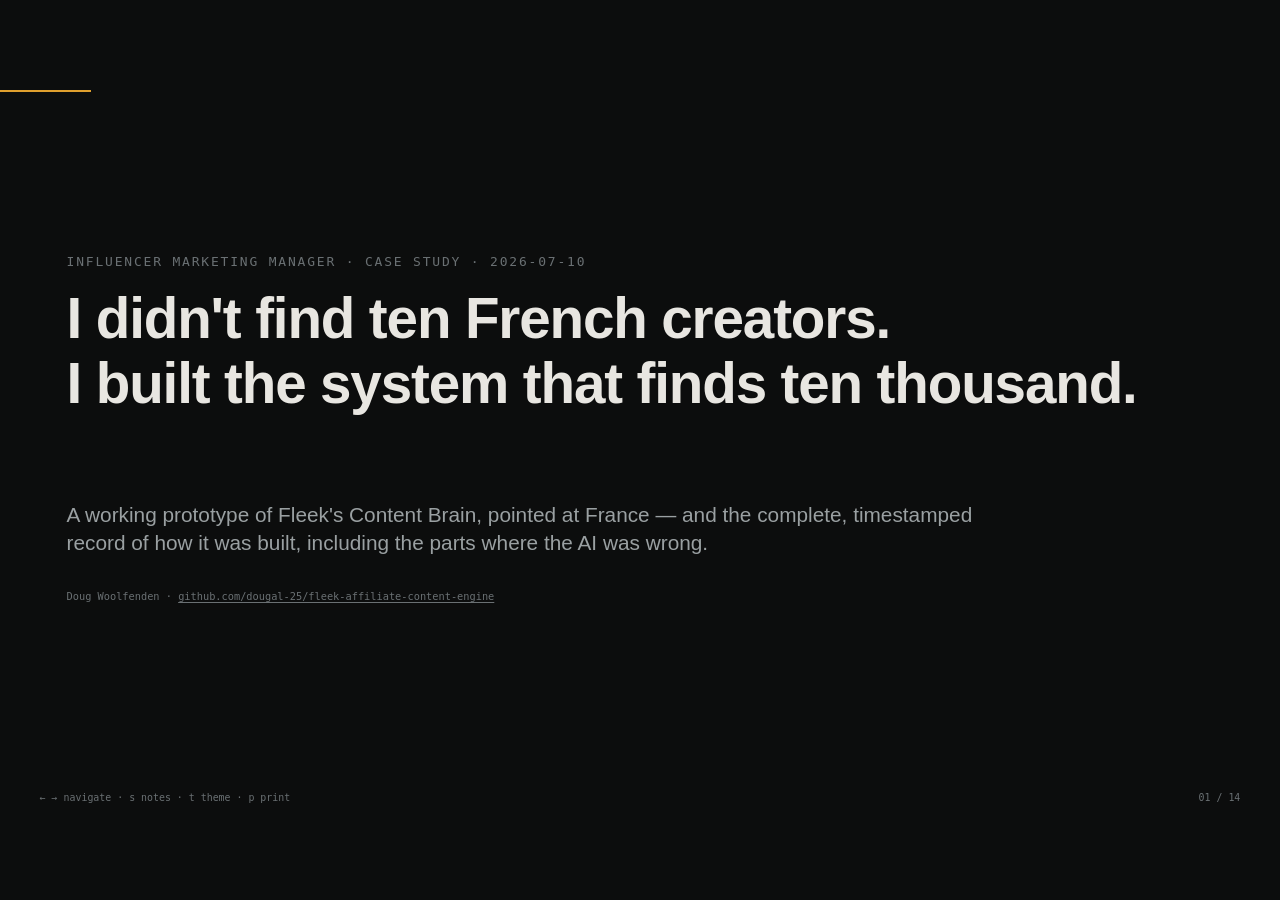
==== deliverables/deck/index.html @ 06d8c519 "deck: put the funnel disclaimer on the slide, not just in the notes Slide 8's drop-off numbers are i" ====
<!doctype html>
<html lang="en" data-theme="dark">
<head>
<meta charset="utf-8">
<meta name="viewport" content="width=device-width, initial-scale=1">
<title>Owning France — Fleek affiliate content engine</title>
<link rel="stylesheet" href="deck.css">
</head>
<body>
<main class="stage">
<div class="progress"></div>

<!-- 1 ─────────────────────────────────────────────────────────────────────── -->
<section class="slide" id="title">
  <p class="eyebrow">Influencer Marketing Manager · case study · 2026-07-10</p>
  <h1>I didn't find ten French creators.<br>I built the system that finds ten thousand.</h1>
  <p class="lede">A working prototype of Fleek's Content Brain, pointed at France — and the complete,
    timestamped record of how it was built, including the parts where the AI was wrong.</p>
  <p class="cites">Doug Woolfenden · <a href="https://github.com/dougal-25/fleek-affiliate-content-engine">github.com/dougal-25/fleek-affiliate-content-engine</a></p>
  <aside class="notes">Twenty minutes. Don't rush. The 40 minutes of questions afterwards is where this is
    really decided — leave them room. Open by naming the metric, not the tooling.</aside>
</section>

<!-- 2 ─────────────────────────────────────────────────────────────────────── -->
<section class="slide" id="the-number">
  <p class="eyebrow">What we're judged on</p>
  <h2>A signed partner who never posts is worth nothing.</h2>
  <div class="figure-row">
    <div>
      <span class="figure"># and %</span>
      <span class="label">of partners posting each month</span>
    </div>
    <div>
      <span class="figure">~20,000</span>
      <span class="label">total addressable FR/EU resellers</span>
    </div>
    <div>
      <span class="figure">81.7%</span>
      <span class="label">of TikTok Shop FR GMV is affiliate-driven</span>
    </div>
  </div>
  <p class="lede">France is structurally affiliate-first. The market is small enough to know personally, and
    the metric is activation — not reach, not follower count, not contracts signed.</p>
  <p class="cites">mission/mission.md · Fleek Wiki/research/TikTok Shop France.md</p>
  <aside class="notes">Say their number back to them before saying anything of your own. ~20,000 bounds every
    scale claim you'll make later — use it when they ask "does this go to 10,000 leads?" The honest answer is
    that the ceiling is the market, not the pipeline.</aside>
</section>

<!-- 3 ─────────────────────────────────────────────────────────────────────── -->
<section class="slide" id="how-i-worked">
  <p class="eyebrow">The brief: "Do not hide the AI. Show it to us."</p>
  <h2>So here it is — including where it was wrong.</h2>
  <div class="cols cols--wide">
    <div>
      <p>Nine Claude Code sessions over two days. <strong>59 prompts, 684 tool calls, 18 commits.</strong>
        Every one is on disk.</p>
      <p>The receipts in this deck are not reconstructed from memory. A script reads the raw transcripts,
        redacts the credentials and renders them verbatim, with the timestamp they were typed at.</p>
      <p class="lede">If I'd rewritten my own prompts afterwards, they'd read better. That would also make
        them worthless as evidence.</p>
    </div>
    <div class="terminal"><span class="prompt">python scripts/extract_receipts.py</span>
wrote deliverables/evidence/how-i-worked.md
wrote deliverables/evidence/phase-0-knowledge.md
wrote deliverables/evidence/discovery.md
wrote deliverables/evidence/outreach.md
wrote deliverables/evidence/budget.md
wrote deliverables/evidence/hero-overruled.md
wrote deliverables/evidence/index.md

<span class="prompt">python scripts/extract_receipts.py --verify</span>
verify: clean — 0 unredacted match(es) across 7 pages</div>
  </div>
  <div class="pushback">
    <span class="tag">Overruled</span>
    <blockquote>lets ditch canva and or gamma for now — we can leverage claude</blockquote>
    <p class="outcome"><span class="stamp">2026-07-09 16:32</span> — I had it build competing Canva and Gamma
      drafts, looked at both, and dropped them. You're reading the result. The decision record that said
      "Canva" is superseded, not backdated.</p>
  </div>
  <aside class="notes">This slide sets up the recurring strip. Point at it once, explicitly: "every section
    has one of these." Then don't explain it again.</aside>
</section>

<!-- 4 ─────────────────────────────────────────────────────────────────────── -->
<section class="slide" id="phase-0">
  <p class="eyebrow">Phase 0 — before finding a single creator</p>
  <h2>Teach the system what "good" looks like in French reselling.</h2>
  <div class="cols cols--wide">
    <div>
      <p>A research agent (Claude + Perplexity) built a cited knowledge base: platform landscape, reseller
        archetypes, community vocabulary, the formats that are working now.</p>
      <p>It feeds everything downstream — discovery keywords, scoring factors, personalisation variables,
        brief content. <em>The wiki teaches the engine; the scrapers feed it.</em></p>
      <p>Then the scrape validated the wiki's guesses against <strong>588 real posts</strong>. Four claims
        were corrected by contact with data.</p>
    </div>
    <div>
      <h3>Hashtags <span class="badge badge--real">validated against real posts</span></h3>
      <table>
        <tr><th>Tag</th><th class="num">Signal</th></tr>
        <tr><td><code>#whatnotpartner</code></td><td class="num">786k median plays</td></tr>
        <tr><td><code>#friperie</code></td><td class="num">core lane</td></tr>
        <tr><td><code>#friperiemontpellier</code></td><td class="num">45 — geo tags are real</td></tr>
        <tr><td><code>#vintedtips</code></td><td class="num">pro lane</td></tr>
        <tr><td><code>#secondemain</code></td><td class="num">broad</td></tr>
      </table>
      <p class="cites">They say <code>kilo</code> (96), <code>premier choix</code> (60), <code>en gros</code> (33).
        They never say <code>ballot</code> or <code>crème</code> (1 each) — supplier jargon, not creator language.</p>
    </div>
  </div>
  <div class="pushback">
    <span class="tag">Overruled</span>
    <blockquote>quite frankly, I don't think it's rich enough. The research task doesn't seem to have populated the wiki base with enough material</blockquote>
    <p class="outcome"><span class="stamp">2026-07-09 16:03</span> — The agent reported success. The vault was
      thin. I rejected the whole run rather than build on it, and gave it a primary source to read instead.
      That's where the vault's best pages came from.</p>
  </div>
  <aside class="notes">The vocabulary point lands hard with anyone who's done FR outreach: "friperie" is a
    word no English-language reasoning surfaces. Human domain knowledge is still the scarce input.</aside>
</section>

<!-- 5 ─────────────────────────────────────────────────────────────────────── -->
<section class="slide" id="discovery">
  <p class="eyebrow">Part 1 — Discovery, ICP and scoring</p>
  <h2>Trust beats reach, so don't score on followers.</h2>
  <div class="pipeline">
    <div class="step"><b>1 · Seed</b>Wiki keywords + hashtags, geo = FR</div>
    <div class="step"><b>2 · Scrape</b>Apify actors — TikTok, IG, YouTube</div>
    <div class="step"><b>3 · Enrich</b>Claude: is this a reseller? which archetype?</div>
    <div class="step"><b>4 · Score</b>Deterministic rubric, calibrated on known-good</div>
    <div class="step step--gate"><b>5 · Human gate</b>Shortlist reviewed before outreach</div>
  </div>
  <div class="cols">
    <div>
      <p>The score predicts one thing: <strong>will this creator drive reseller signups at low CAC.</strong>
        Follower count is not a factor. Calibrated against the three partners Fleek named as top performers —
        <code>@behindthesale</code>, <code>@theliveneedham</code>, <code>@juliacrcl</code> — not against guesses.</p>
      <p>Affiliate types, not audiences: <em>pro reseller · hobbyist · general fashion.</em></p>
    </div>
    <div>
      <h3>What the scrape found that we didn't ask for</h3>
      <p><code>@juliacrcl</code> — one of Fleek's own named top performers — is running <code>RFD-JULIA</code>
        in <strong>25 of 25 videos</strong>, and promoting a <span class="false">competing wholesaler</span>
        in the same descriptions. She sat in our Airtable as a cold prospect.</p>
      <p class="lede">A live, unmanaged affiliate scored as a stranger. That's the activation problem in one row.</p>
    </div>
  </div>
  <div class="pushback">
    <span class="tag">Overruled</span>
    <blockquote>Those are the affiliates, that is the type of affiliate, not the audience… perhaps the scoring system doesn't work</blockquote>
    <p class="outcome"><span class="stamp">2026-07-10 00:43</span> — The model had filed "pro reseller /
      hobbyist" under <em>audience</em> when they are <em>affiliate types</em>. Left alone, that schema error
      propagates into every scoring weight and every segment name downstream. Schema errors are the expensive
      kind: they look like working code.</p>
  </div>
  <aside class="notes">If they ask one question about this deck, it'll be about scoring. Have the rubric open
    in the appendix. The Julia finding is your strongest single piece of field evidence — it validates their
    own thesis using their own named partner.</aside>
</section>

<!-- 6 ─────────────────────────────────────────────────────────────────────── -->
<section class="slide" id="shortlist">
  <p class="eyebrow">Part 1b — the shortlist</p>
  <h2>Ten names you didn't already know, and the machine that made them.</h2>
  <div class="cols cols--wide">
    <div>
      <table>
        <tr><th>Stage</th><th class="num">Count</th><th>Provenance</th></tr>
        <tr><td>Scraped, FR</td><td class="num">200+</td><td><span class="badge badge--real">real</span></td></tr>
        <tr><td>Enriched &amp; classified</td><td class="num">49</td><td><span class="badge badge--real">real</span></td></tr>
        <tr><td>Posts ingested</td><td class="num">588</td><td><span class="badge badge--real">real</span></td></tr>
        <tr><td>Scored shortlist</td><td class="num">12</td><td><span class="badge badge--real">real</span></td></tr>
      </table>
      <p class="lede">Everything on this slide is real data pulled from live platforms and scored by the
        engine. The simulated roster on the budget slide is clearly marked as such.</p>
    </div>
    <div>
      <h3>10 → 10,000</h3>
      <p>Nothing here is a UI click. The scrape is one API call, the enrichment is one batched model call, the
        write is one Airtable request. The step from 10 to 10,000 is a <code>result_limit</code> and a bigger
        bill — <strong>not a rebuild</strong>.</p>
      <p>The real ceiling is the market: ~20,000 resellers exist. This pipeline saturates France, then the
        interesting problem becomes ranking, not finding.</p>
    </div>
  </div>
  <div class="pushback">
    <span class="tag">Overruled</span>
    <blockquote>lets do option A cap at 300 — but whats the actor going to run on?</blockquote>
    <p class="outcome"><span class="stamp">2026-07-09 21:47</span> — Approving a budget without knowing the
      execution surface is how a prototype fails to become a system. The answer to that second question is
      what makes this schedulable.</p>
  </div>
  <aside class="notes">Open the Airtable base live here rather than screenshotting it. If the wifi is bad,
    the scored shortlist is in the appendix. Do NOT claim the 12 are "the final 10" — say the rubric picks
    them and a human signs off.</aside>
</section>

<!-- 7 ─────────────────────────────────────────────────────────────────────── -->
<section class="slide" id="outreach">
  <p class="eyebrow">Part 2 — Outreach</p>
  <h2>The engine drafts. A human sends. Always.</h2>
  <div class="cols">
    <div>
      <p>Per-creator personalisation: their captions, their comments, their archetype, their sourcing
        complaint. Claude drafts in French; I localise; a native speaker QAs.</p>
      <p><strong>What a new French partner needs to hear that a UK one does not:</strong> that you understand
        <em>friperie</em> margin, that sourcing is their #1 time sink, and that Fleek is not
        <span class="false">"for beginners"</span> — Fleek's own self-declared hardest problem.</p>
      <p>Three touches drafted upfront. None auto-send. That gate is permanent.</p>
    </div>
    <div class="terminal">creator   <span style="color:var(--c-machine)">@friperie_lyon</span>
archetype pro reseller · wholesale buyer
signal    complains re: opaque Grade A sorting
          (3 comments, 2 captions)

draft     <span style="color:var(--c-human)">"Salut — j'ai vu ta vidéo sur le tri
          des ballots. Chez Fleek tu vois le
          grade avant d'acheter…"</span>

status    <span style="color:var(--c-machine)">DRAFT — awaiting human approval</span>
          never auto-sent</div>
  </div>
  <div class="pushback">
    <span class="tag">Caught</span>
    <blockquote>The spec's outreach pipeline lists captions and comments as the personalisation inputs, but discovery throws captions away.</blockquote>
    <p class="outcome"><span class="stamp">2026-07-10 00:19</span> — Two documents, each internally
      consistent, jointly wrong. Discovery was writing to <code>/dev/null</code> exactly what outreach needed.
      Found by reading them against each other rather than in sequence.</p>
  </div>
  <aside class="notes">"Where does the human stay in the loop" is asked twice in their brief. Answer it before
    they ask. The friperie/Grade-A detail is the thing that proves you did the research.</aside>
</section>

<!-- 8 ─────────────────────────────────────────────────────────────────────── -->
<section class="slide" id="funnel">
  <p class="eyebrow">Part 3 — Cold outreach to signed contract</p>
  <h2>The funnel is a view of the database, not a second system.</h2>
  <div class="cols cols--wide">
    <div>
      <table>
        <tr><th>Stage</th><th class="num">Of 100 <span class="badge badge--sim">illustrative</span></th><th>Who's worth chasing</th></tr>
        <tr><td>Prospect</td><td class="num">100</td><td>—</td></tr>
        <tr><td>Qualified</td><td class="num">70</td><td>score ≥ threshold</td></tr>
        <tr><td>Replied</td><td class="num">40</td><td>all</td></tr>
        <tr><td>Call booked</td><td class="num">20</td><td>all</td></tr>
        <tr><td>Signed</td><td class="num">15</td><td>all</td></tr>
        <tr><td>Activated (first post)</td><td class="num">10</td><td><strong>the real cliff</strong></td></tr>
        <tr><td>First sale</td><td class="num">7</td><td>—</td></tr>
        <tr><td>Repeat poster</td><td class="num">5</td><td>the only ones that compound</td></tr>
      </table>
      <p class="cites">Shape calibrated on published affiliate benchmarks, not Fleek's data — the ratios are
        the point, not the counts.</p>
    </div>
    <div>
      <p>One Airtable base. Three views: gallery (cards), kanban (funnel stage), grid (scores). Say that line
        out loud — it's systems thinking, and it's why the pipeline
        <em>"does not live in your head."</em></p>
      <p class="lede">Between <strong>Signed</strong> and <strong>Activated</strong> a third of the funnel
        disappears. That gap is the entire job. Everything after this slide is about closing it.</p>
    </div>
  </div>
  <div class="pushback">
    <span class="tag">Steered</span>
    <blockquote>can we setup an apify reddit actor. this should always be called on for reddit research tasks… Would this then remove the need to synthesize?</blockquote>
    <p class="outcome"><span class="stamp">2026-07-09 21:38</span> — Once I had the root cause, I specified
      the fix and asked whether it <em>removed</em> a step rather than adding one. Wire the fix into the skill
      permanently and every future research run inherits it.</p>
  </div>
  <aside class="notes">Drop-off numbers are illustrative and you must say so if asked — they're calibrated on
    published affiliate benchmarks, not on Fleek's data, which I don't have. Never present them as measured.</aside>
</section>

<!-- 9 ─────────────────────────────────────────────────────────────────────── -->
<section class="slide" id="activation">
  <p class="eyebrow">Part 4 — Activation. "The whole game."</p>
  <h2>Nobody hand-writes 475 briefs. So the engine writes them.</h2>
  <div class="cols cols--wide">
    <div>
      <p>For each creator: profile them from their own post history, study what has already converted <em>for
        them</em>, then generate a brief in their format, their hook, their vocabulary.</p>
      <p>Feedback closes the loop — last month's post performance becomes next month's brief. That loop, not
        the generator, is the asset.</p>
      <p><strong>How to get partners posting more without paying more per post:</strong> pay them in
        <em>sourcing advantage</em>, not cash. French resellers already pay for private Discord coaching. Fleek
        is the only party that can offer commission <em>and</em> wholesale margin in one relationship.</p>
    </div>
    <div class="terminal"><span class="prompt">python run_campaign.py brief CRE-0042</span>
profiling  CRE-0042 · micro · tiktok · FR
           best format: bale-unboxing
           best hook:   price-reveal
           last 90d:    12 posts, 3 conversions

generating brief…
  hook     "180€ le ballot — on voit tout"
  format   unboxing, 45s, price at 0:03
  cta      RFD code in caption + voiceover
  why      your price-reveal posts convert
           2.4× your haul posts

written    data/briefs/CRE-0042.json</div>
  </div>
  <div class="pushback">
    <span class="tag">Overruled</span>
    <blockquote>delete scout and brain research agent. rename skill to wiki knowledge base builder</blockquote>
    <p class="outcome"><span class="stamp">2026-07-09 13:22</span> — I asked for one research agent; it built
      two, each welded to Fleek. I deleted both. What replaced them is project-agnostic and has since been
      pointed at other domains. <em>Something that still works if France were 500 creators — or if the project
      weren't Fleek.</em></p>
  </div>
  <aside class="notes">This is the slide that answers their hardest problem — "pro resellers think Fleek is
    for beginners." The answer is not messaging. It's the offer: sourcing margin. Say it plainly.</aside>
</section>

<!-- 10 ────────────────────────────────────────────────────────────────────── -->
<section class="slide" id="budget">
  <p class="eyebrow">Part 5 — Budget, CAC, 30/60/90</p>
  <h2>Models write briefs. Code moves money.</h2>
  <div class="cols cols--wide">
    <div>
      <p><span class="badge badge--sim">simulated roster</span> A 1,000-creator simulation with 90 days of
        posts, so the budget engine has something to allocate against. <strong>These are not Fleek's
        numbers.</strong></p>
      <div class="figure-row">
        <div><span class="figure">39.3%</span><span class="label">activation</span></div>
        <div><span class="figure">£25.53</span><span class="label">blended CAC</span></div>
        <div><span class="figure">475</span><span class="label">dormant partners</span></div>
      </div>
      <p>Budget splits across <strong>recruitment and re-activation</strong>, then reallocates monthly toward
        the segments with the best CAC. Deterministic code, never a model.</p>
    </div>
    <div class="terminal"><span class="prompt">python run_campaign.py plan-budget</span>
segment                        CAC   move
mid/tiktok/FR/live-selling     £17   <span style="color:var(--c-true)">+38%</span>
mid/tiktok/FR/sustainability   £17   <span style="color:var(--c-true)">+31%</span>
macro/tiktok/FR/streetwear     £19   <span style="color:var(--c-true)">+12%</span>
mega/youtube/UK/vintage        £38   <span style="color:var(--c-false)">−44%</span>
mega/tiktok/UK/reseller-ed     £36   <span style="color:var(--c-false)">−40%</span>

<span class="dim">mega tiers buy reach. micro/mid tiers
buy customers. the money follows the
second group.</span></div>
  </div>
  <div class="pushback">
    <span class="tag">Constrained</span>
    <blockquote>I do not want to use 8 million tokens. I do not want to exhaust all the token usage</blockquote>
    <p class="outcome"><span class="stamp">2026-07-09 11:45</span> — The first thing I said about the research
      agent, before what it should <em>do</em>, was what it must not <em>cost</em>. The 35-call Perplexity cap,
      the cheap model, the 300-item scrape limit all descend from this line.</p>
  </div>
  <aside class="notes">Label the simulation out loud, unprompted: "this roster is synthetic, here's why —
    I don't have your data." Volunteering that buys you enormous credibility for everything you DID measure.</aside>
</section>

<!-- 11 ────────────────────────────────────────────────────────── HERO ────── -->
<section class="slide slide--hero" id="overruled">
  <p class="eyebrow">2026-07-09 · 22:17 · nine hours into the build</p>
  <h2>The moment I overruled the machine.</h2>
  <div class="exchange">
    <blockquote>
      <span class="who">Doug, verbatim</span>
      <span class="said--human">I need to approach this differently. If we look at the task in hand, do you
        have the job description and the influencer marketing engine task and case study task at hand? Do you
        have it in mind? <strong>Do you know what the task was?</strong></span>
    </blockquote>
    <blockquote>
      <span class="who">Claude, verbatim</span>
      <span class="said--machine">Honest answer first: I have the Draft 2 approach doc, but I haven't read the
        <strong>original task brief or the job description verbatim</strong> this session — I only know them
        second-hand through references.</span>
    </blockquote>
    <div class="verdict">
      <span class="mark">✗</span>
      <span><strong>"Fleek has no structured creator program — greenfield, not a fix-up."</strong>
        <span class="dim">The JD describes a 1,000+ creator roster, built over two years, recruitment largely
        automated. The wiki had inferred absence from Fleek's <em>public</em> surface. Said in this room, it
        would have cost me the first two minutes.</span></span>
      <span class="mark">✗</span>
      <span><strong>"Anchor on activation; recruitment is a supporting motion."</strong>
        <span class="dim">The brief weights both. Discovery is explicitly the core AI-nativeness test.</span></span>
    </div>
  </div>
  <p class="lede" style="margin-top:var(--space-5)">Nine hours of good work resting on a paraphrase. The
    corrections are dated at the bottom of <code>mission/mission.md</code> — recorded, not quietly patched.</p>
  <aside class="notes">Slow down. Let the second quote sit for two full seconds before you speak.
    Then: "Working natively with AI isn't trusting it. It's knowing the question that catches it."
    This is the line the whole deck exists to earn. Don't step on it.</aside>
</section>

<!-- 12 ────────────────────────────────────────────────────────────────────── -->
<section class="slide" id="autopilot">
  <p class="eyebrow">The question you'll ask at every section</p>
  <h2>Monday, 06:00. Nobody is awake.</h2>
  <div class="pipeline">
    <div class="step"><b>discover</b>Apify scrapes the FR lanes, new handles land as Prospect</div>
    <div class="step"><b>enrich</b>Claude classifies and scores against the rubric</div>
    <div class="step"><b>brief</b>Generator writes briefs for everyone who posted last week</div>
    <div class="step"><b>measure</b>Attribution reads referral codes into CAC by segment</div>
    <div class="step step--gate"><b>propose</b>Outreach drafts queue for a human. Budget shift proposed, not applied.</div>
  </div>
  <div class="cols">
    <div>
      <p>Same Python, same repo, on a scheduler — GitHub Actions or Railway cron. Nothing lives only on a
        laptop; every stage is an API call, which is exactly what makes it schedulable.</p>
      <p class="lede">The engine proposes. Humans approve. Two gates, permanent: nothing is sent to a real
        creator, and no model ever allocates spend.</p>
    </div>
    <div>
      <h3>Why this survives me leaving</h3>
      <p>The knowledge is in the wiki, the intent is in <code>spec/</code>, the constants are in
        <code>mission/</code>, and the judgement is in a scoring rubric anyone can read and argue with.</p>
      <p class="cites">spec/autonomy-layer.md</p>
    </div>
  </div>
  <div class="pushback">
    <span class="tag">Overruled</span>
    <blockquote>git update please — bare in mind the more recent architectural udpates in other sessions that have outadted this session</blockquote>
    <p class="outcome"><span class="stamp">2026-07-09 23:59</span> — Six worktrees in parallel means a session
      can be confidently working from an architecture another session replaced an hour ago. Managing that
      staleness is a real skill of working this way. Nobody warns you about it.</p>
  </div>
  <aside class="notes">Pre-empt "how does this scale?" here so you don't answer it five times. If they push on
    cost: the whole build, including every research sweep, cost less than a day of agency time.</aside>
</section>

<!-- 13 ────────────────────────────────────────────────────────────────────── -->
<section class="slide" id="demo">
  <p class="eyebrow">Live, in a terminal, right now</p>
  <h2>It isn't a mockup.</h2>
  <div class="terminal"><span class="prompt">python run_campaign.py report</span>
=== CHANNEL (last 30 days) ===
Roster: 1000  |  Partners posted: 393 (39.3% activation)  |  Posts: 923
First orders: 6585  |  CAC: £25.53  |  AOV: £101.37
Lifecycle mix: {'active': 318, 'at_risk': 110, 'core': 72, 'dormant': 475, 'new': 25}

<span class="prompt">python run_campaign.py brief CRE-0042</span>
<span class="dim">→ profiles the creator, reads what converted, writes the brief</span>

<span class="prompt">python run_campaign.py weekly-cycle --limit 10</span>
<span class="dim">→ the Monday-morning loop, end to end</span></div>
  <p><span class="badge badge--sim">simulated roster</span> Runs with no API key at all, in deterministic mock
    mode — so you can clone it and run it yourself. With a key, the profiler, brief generator and insight agents
    run on Claude with structured outputs.</p>
  <p class="cites">github.com/dougal-25/fleek-affiliate-content-engine · <code>pip install -r requirements.txt</code></p>
  <aside class="notes">Have the terminal already open, venv already activated, on the right slide. Run
    `brief CRE-0042` live — it takes about four seconds. If the API is down, mock mode still works: that's why
    mock mode exists.</aside>
</section>

<!-- 14 ────────────────────────────────────────────────────────────────────── -->
<section class="slide" id="close">
  <p class="eyebrow">If I had six months</p>
  <h2>Close the gap between signed and posting.</h2>
  <div class="cols">
    <div>
      <ul>
        <li><strong>Month 1</strong> — point the engine at the real 1,000-creator roster. Find every
          <code>@juliacrcl</code>: live affiliates the system thinks are strangers.</li>
        <li><strong>Month 2–3</strong> — the sourcing-advantage offer, tested against cash-per-post on matched
          segments. If pro resellers stay away, the offer is wrong, not the messaging.</li>
        <li><strong>Month 4–6</strong> — the community layer. French resellers already pay for private Discord
          coaching. Fleek should be the room they're paying to be in.</li>
      </ul>
    </div>
    <div>
      <p class="lede">The thing I'd want you to take from this is not the engine. It's that when the machine
        was confident and wrong, I caught it — twice, on the record, with timestamps.</p>
      <p>Every prompt, every failure, every reversal:</p>
      <p class="cites"><code>deliverables/evidence/</code> · 17 receipts, verbatim, generated from the raw
        transcripts</p>
    </div>
  </div>
  <aside class="notes">Stop talking here. You have ~40 minutes of questions and that's where the job is
    decided. The last line is the thesis — say it, then be quiet.</aside>
</section>

<div class="chrome">
  <span>← → navigate · s notes · t theme · p print</span>
  <span class="counter">01 / 14</span>
</div>
</main>
<script src="deck.js"></script>
</body>
</html>
---- deliverables/deck/deck.css ----
@import url("tokens.css");

/* An engineer's terminal. Monospace is reserved for what the machine said or did;
   the sans is for argument. Nothing here is decoration. */

*, *::before, *::after { box-sizing: border-box; }

html, body {
  margin: 0;
  height: 100%;
  background: var(--c-bg);
  color: var(--c-text);
  font-family: var(--font-sans);
  -webkit-font-smoothing: antialiased;
}

/* ---- Stage: a 16:9 box that fills the viewport and scales its own type ---- */

.stage {
  position: relative;
  width: min(100vw, calc(100vh * 16 / 9));
  height: min(100vh, calc(100vw * 9 / 16));
  margin: auto;
  container-type: inline-size;
  overflow: hidden;
}

/* Type scales with the stage, not the viewport. `cqw` must be set on the container's
   children — an element is never its own query container, so `font-size: 1.3cqw` on
   .stage would silently resolve against the viewport and break on short, wide windows.
   Tuned against the densest slide (phase-0); everything else is em-relative, so this
   one number scales the whole deck. */
.slide,
.chrome {
  font-size: 1.3cqw;
}

body {
  display: grid;
  place-items: center;
}

/* ---- Slides ---- */

.slide {
  position: absolute;
  inset: 0;
  display: none;
  flex-direction: column;
  justify-content: center;
  /* Bottom padding clears the chrome strip — content must never run under it. */
  padding: var(--space-6) var(--space-8) var(--space-8);
  line-height: var(--leading-normal);
}

.slide[data-active] {
  display: flex;
  animation: rise var(--dur-slow) var(--ease-out);
}

@keyframes rise {
  from { opacity: 0; transform: translateY(0.6em); }
  to   { opacity: 1; transform: none; }
}

.slide > * { max-width: 62em; }

/* ---- Typography ---- */

.eyebrow {
  font-family: var(--font-mono);
  font-size: var(--t-sm);
  letter-spacing: 0.14em;
  text-transform: uppercase;
  color: var(--c-text-faint);
  margin: 0 0 var(--space-4);
}

h1 {
  font-size: var(--t-2xl);
  line-height: var(--leading-tight);
  font-weight: var(--weight-bold);
  letter-spacing: -0.02em;
  margin: 0 0 var(--space-5);
}

h2 {
  font-size: var(--t-xl);
  line-height: var(--leading-tight);
  font-weight: var(--weight-bold);
  letter-spacing: -0.015em;
  margin: 0 0 var(--space-4);
}

h3 {
  font-size: var(--t-md);
  font-weight: var(--weight-medium);
  margin: 0 0 var(--space-3);
}

p { margin: 0 0 var(--space-4); }
strong { font-weight: var(--weight-bold); }
em { font-style: italic; color: var(--c-text-dim); }

.lede {
  font-size: var(--t-md);
  line-height: var(--leading-snug);
  color: var(--c-text-dim);
  max-width: 44em;
}

.dim { color: var(--c-text-dim); }
.false { color: var(--c-false); }
.true { color: var(--c-true); }

/* ---- The one number ---- */

.figure {
  font-family: var(--font-mono);
  font-size: var(--t-2xl);
  font-weight: var(--weight-bold);
  color: var(--c-machine);
  line-height: 1;
  letter-spacing: -0.03em;
}

.figure-row {
  display: flex;
  gap: var(--space-8);
  margin: var(--space-6) 0;
}

.figure-row .label {
  display: block;
  font-family: var(--font-mono);
  font-size: var(--t-xs);
  letter-spacing: 0.12em;
  text-transform: uppercase;
  color: var(--c-text-faint);
  margin-top: var(--space-2);
}

/* ---- Machine voice: mono, on a surface, amber-marked ---- */

.terminal {
  font-family: var(--font-mono);
  font-size: var(--t-sm);
  line-height: var(--leading-snug);
  background: var(--c-surface);
  border: var(--rule) solid var(--c-rule);
  border-radius: var(--radius);
  padding: var(--space-4);
  white-space: pre-wrap;
  color: var(--c-text-dim);
  overflow: hidden;
}

.terminal .prompt::before {
  content: "$ ";
  color: var(--c-machine);
}

.stamp {
  font-family: var(--font-mono);
  font-size: var(--t-xs);
  color: var(--c-machine);
  letter-spacing: 0.04em;
}

/* ---- The pushback strip: the deck's recurring argument ---- */

.pushback {
  margin-top: auto;
  border-top: var(--rule) solid var(--c-rule);
  padding-top: var(--space-4);
  display: grid;
  grid-template-columns: auto 1fr;
  gap: var(--space-2) var(--space-5);
  align-items: baseline;
}

.pushback .tag {
  font-family: var(--font-mono);
  font-size: var(--t-xs);
  letter-spacing: 0.12em;
  text-transform: uppercase;
  color: var(--c-machine);
  white-space: nowrap;
}

.pushback blockquote {
  margin: 0;
  font-size: var(--t-base);
  line-height: var(--leading-snug);
  color: var(--c-human);
  border-left: var(--border-accent) solid var(--c-machine);
  padding-left: var(--space-4);
}

.pushback .outcome {
  grid-column: 2;
  font-size: var(--t-sm);
  color: var(--c-text-dim);
  margin: 0;
}

/* ---- Hero slide: the 22:17 overrule. Louder than everything else. ---- */

.slide--hero { justify-content: center; }
.slide--hero h2 { margin-bottom: var(--space-5); }

.exchange {
  display: grid;
  gap: var(--space-4);
  max-width: 66em;
}

.exchange blockquote {
  margin: 0;
  padding: var(--space-4) var(--space-5);
  border-left: var(--border-accent) solid var(--c-machine);
  background: var(--c-surface);
  border-radius: var(--radius);
}

.exchange .who {
  display: block;
  font-family: var(--font-mono);
  font-size: var(--t-xs);
  letter-spacing: 0.12em;
  text-transform: uppercase;
  color: var(--c-text-faint);
  margin-bottom: var(--space-2);
}

.exchange .said--human {
  font-size: var(--t-md);
  color: var(--c-human);
  line-height: var(--leading-snug);
}

.exchange .said--machine {
  font-family: var(--font-mono);
  font-size: var(--t-sm);
  color: var(--c-text-dim);
  line-height: var(--leading-snug);
}

.verdict {
  display: grid;
  grid-template-columns: auto 1fr;
  gap: var(--space-3) var(--space-4);
  font-size: var(--t-sm);
  margin-top: var(--space-2);
}

.verdict .mark {
  font-family: var(--font-mono);
  font-weight: var(--weight-bold);
  color: var(--c-false);
}

/* ---- Tables: hashtags, segments, funnel ---- */

table {
  border-collapse: collapse;
  width: 100%;
  font-size: var(--t-sm);
  margin: var(--space-4) 0;
}

th, td {
  text-align: left;
  padding: var(--space-2) var(--space-4) var(--space-2) 0;
  border-bottom: var(--rule) solid var(--c-rule);
}

th {
  font-family: var(--font-mono);
  font-size: var(--t-xs);
  letter-spacing: 0.1em;
  text-transform: uppercase;
  color: var(--c-text-faint);
  font-weight: var(--weight-normal);
}

td.num, th.num { text-align: right; font-family: var(--font-mono); }
td code { font-family: var(--font-mono); color: var(--c-machine); }

/* ---- Provenance badges: simulated vs real. Never blurred. ---- */

.badge {
  display: inline-block;
  font-family: var(--font-mono);
  font-size: var(--t-xs);
  letter-spacing: 0.1em;
  text-transform: uppercase;
  padding: var(--space-1) var(--space-2);
  border-radius: var(--radius);
  border: var(--rule) solid currentColor;
  vertical-align: middle;
}

.badge--sim { color: var(--c-text-faint); }
.badge--real { color: var(--c-true); }

/* ---- Pipeline: the engine's stages ---- */

.pipeline {
  display: flex;
  align-items: stretch;
  gap: var(--space-2);
  margin: var(--space-5) 0;
  font-family: var(--font-mono);
  font-size: var(--t-xs);
}

.pipeline .step {
  flex: 1;
  padding: var(--space-3);
  background: var(--c-surface);
  border: var(--rule) solid var(--c-rule);
  border-radius: var(--radius);
  line-height: var(--leading-snug);
}

.pipeline .step b {
  display: block;
  color: var(--c-machine);
  font-weight: var(--weight-bold);
  margin-bottom: var(--space-1);
}

.pipeline .step--gate {
  border-color: var(--c-machine);
  border-style: dashed;
}

.pipeline .step--gate b { color: var(--c-human); }

/* ---- Two-column layouts ---- */

.cols {
  display: grid;
  grid-template-columns: 1fr 1fr;
  gap: var(--space-6);
  align-items: start;
}

.cols--wide { grid-template-columns: 1.35fr 1fr; }

ul { margin: 0 0 var(--space-4); padding-left: var(--space-5); }
li { margin-bottom: var(--space-2); }

.cites {
  font-family: var(--font-mono);
  font-size: var(--t-xs);
  color: var(--c-text-faint);
  margin-top: var(--space-4);
}

.cites a { color: var(--c-text-faint); }
a { color: var(--c-machine); text-underline-offset: 0.2em; }

/* ---- Chrome: progress, counter, notes ---- */

.chrome {
  position: absolute;
  inset: auto 0 0 0;
  display: flex;
  align-items: center;
  justify-content: space-between;
  padding: var(--space-3) var(--space-8);
  font-family: var(--font-mono);
  font-size: var(--t-xs);
  color: var(--c-text-faint);
  pointer-events: none;
}

.progress {
  position: absolute;
  inset: 0 auto auto 0;
  height: var(--border-accent);
  background: var(--c-machine);
  transition: width var(--dur-base) var(--ease-out);
}

.notes {
  display: none;
  margin-top: var(--space-5);
  border-top: var(--rule) dashed var(--c-rule);
  padding-top: var(--space-3);
  font-family: var(--font-mono);
  font-size: var(--t-xs);
  color: var(--c-text-faint);
  line-height: var(--leading-snug);
  max-width: 62em;
}

body[data-notes] .slide[data-active] .notes { display: block; }

/* ---- Print / PDF: light theme, every slide, notes visible ---- */

@page { size: 297mm 167mm; margin: 0; }

@media print {
  html, body { height: auto; background: #fff; display: block; }

  .stage {
    width: 100%;
    height: auto;
    font-size: 10.5pt;
    overflow: visible;
  }

  .slide {
    position: static;
    display: flex !important;
    animation: none;
    page-break-after: always;
    break-after: page;
    height: 167mm;
    padding: 14mm 18mm;
  }

  .slide:last-child { page-break-after: auto; break-after: auto; }
  .chrome, .progress { display: none; }

  /* Print serves two readers, and they must not get the same file.
     Default (`p`, or ⌘P): the reviewer copy Fleek receives 24h ahead — no notes.
     With notes toggled on (`s` then `p`): the presenter copy, for rehearsing.
     Getting this backwards would send Fleek stage directions about themselves. */
  .notes { display: none; }
  body[data-notes] .slide .notes { display: block; }
  a { color: inherit; text-decoration: underline; }
}
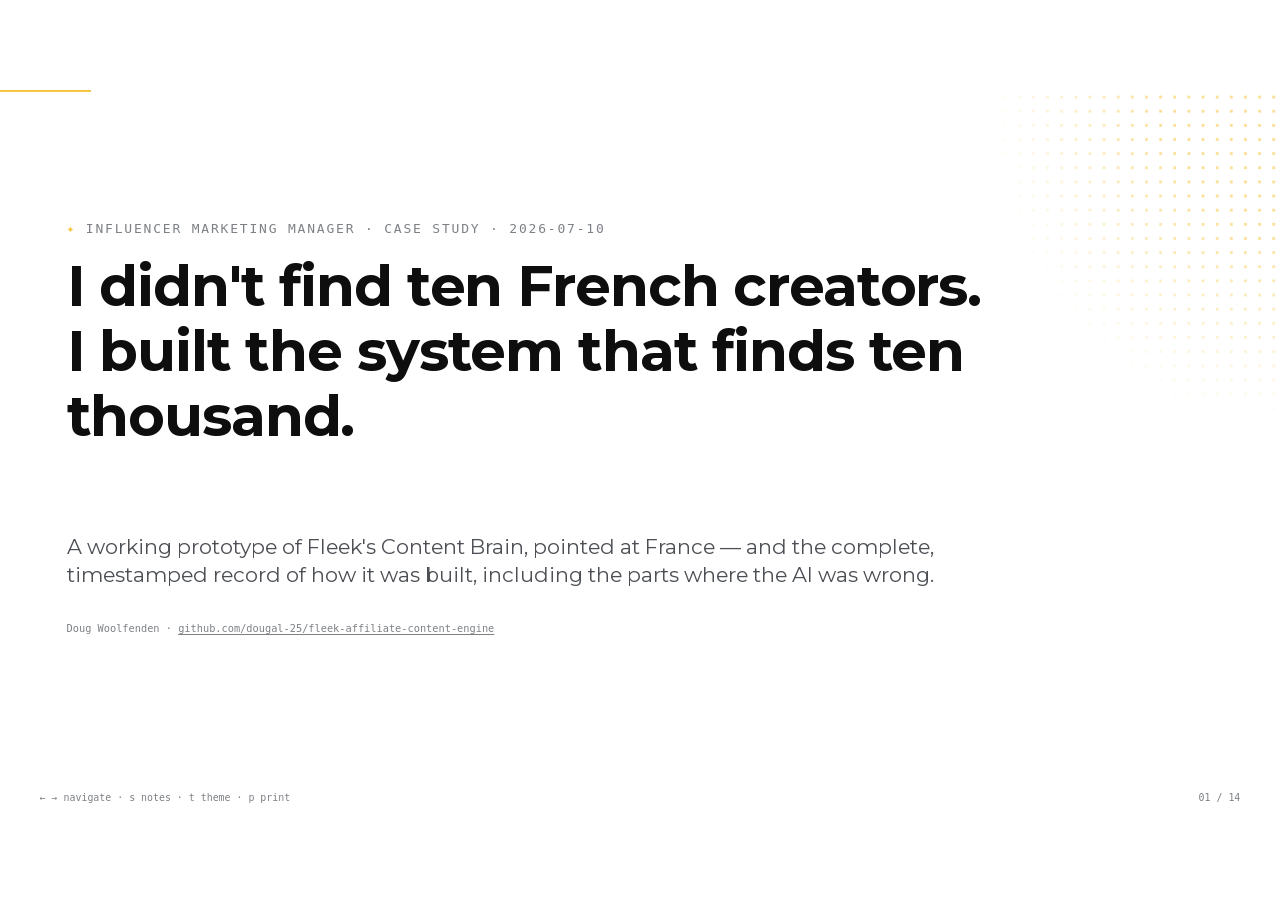
==== commit 1123f25d: "deck: interactive deck opens light by default The brand-native theme (joinfleek.com's white + Montse" ====
--- a/deliverables/deck/index.html
+++ b/deliverables/deck/index.html
@@ -1,5 +1,5 @@
 <!doctype html>
-<html lang="en" data-theme="dark">
+<html lang="en" data-theme="light">
 <head>
 <meta charset="utf-8">
 <meta name="viewport" content="width=device-width, initial-scale=1">
--- a/deliverables/deck/deck.css
+++ b/deliverables/deck/deck.css
@@ -76,6 +76,12 @@
   margin: 0 0 var(--space-4);
 }
 
+/* Fleek's spark, borrowed from their wordmark. Graphic, so pure brand yellow. */
+.eyebrow::before {
+  content: "✦ ";
+  color: var(--c-brand);
+}
+
 h1 {
   font-size: var(--t-2xl);
   line-height: var(--leading-tight);
@@ -193,7 +199,7 @@
   font-size: var(--t-base);
   line-height: var(--leading-snug);
   color: var(--c-human);
-  border-left: var(--border-accent) solid var(--c-machine);
+  border-left: var(--border-accent) solid var(--c-brand);
   padding-left: var(--space-4);
 }
 
@@ -218,7 +224,7 @@
 .exchange blockquote {
   margin: 0;
   padding: var(--space-4) var(--space-5);
-  border-left: var(--border-accent) solid var(--c-machine);
+  border-left: var(--border-accent) solid var(--c-brand);
   background: var(--c-surface);
   border-radius: var(--radius);
 }
@@ -271,7 +277,7 @@
 
 th, td {
   text-align: left;
-  padding: var(--space-2) var(--space-4) var(--space-2) 0;
+  padding: 0.35em var(--space-4) 0.35em 0;
   border-bottom: var(--rule) solid var(--c-rule);
 }
 
@@ -332,7 +338,7 @@
 }
 
 .pipeline .step--gate {
-  border-color: var(--c-machine);
+  border-color: var(--c-brand);
   border-style: dashed;
 }
 
@@ -361,6 +367,25 @@
 
 .cites a { color: var(--c-text-faint); }
 a { color: var(--c-machine); text-underline-offset: 0.2em; }
+
+/* ---- Fleek's halftone-dot motif. Title and hero only — one flourish, not a theme. ---- */
+
+#title::after,
+.slide--hero::after {
+  content: "";
+  position: absolute;
+  top: 0;
+  right: 0;
+  width: 22%;
+  height: 45%;
+  background-image: radial-gradient(var(--c-brand) 0.09em, transparent 0.09em);
+  background-size: 0.85em 0.85em;
+  /* fades toward the content so it never competes with the words */
+  -webkit-mask-image: radial-gradient(ellipse at top right, black 30%, transparent 75%);
+  mask-image: radial-gradient(ellipse at top right, black 30%, transparent 75%);
+  opacity: 0.55;
+  pointer-events: none;
+}
 
 /* ---- Chrome: progress, counter, notes ---- */
 
@@ -381,7 +406,7 @@
   position: absolute;
   inset: 0 auto auto 0;
   height: var(--border-accent);
-  background: var(--c-machine);
+  background: var(--c-brand);
   transition: width var(--dur-base) var(--ease-out);
 }
 
@@ -414,7 +439,12 @@
   }
 
   .slide {
-    position: static;
+    /* relative, not static: each slide must stay the positioning context for its
+       own ::after (the dot motif). Static would re-anchor those pseudo-elements to
+       .stage — whose height in print is the whole 14-slide stack, so `height: 45%`
+       becomes a six-page dot band bleeding down every right edge. Seen, not theorised. */
+    position: relative;
+    inset: auto;
     display: flex !important;
     animation: none;
     page-break-after: always;
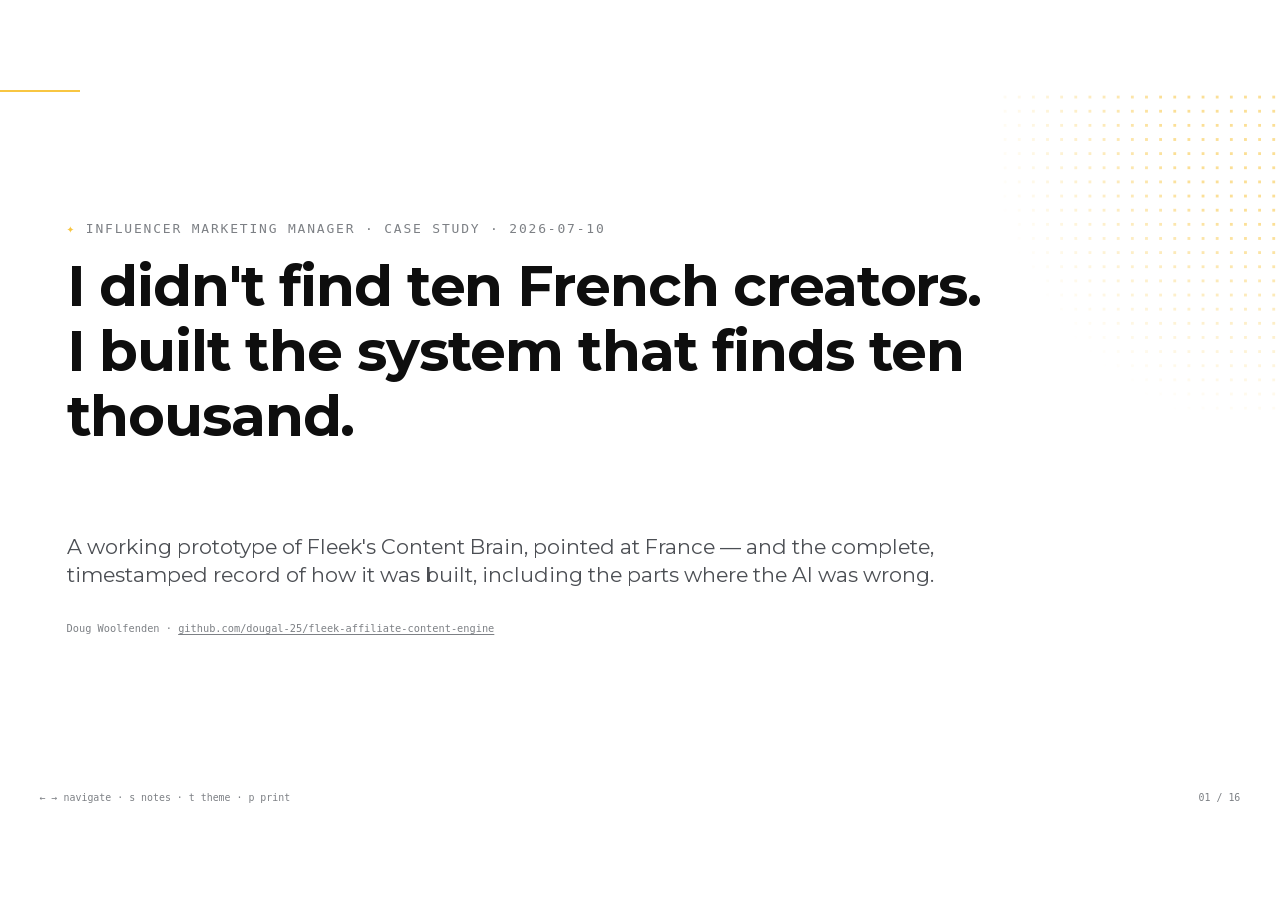
==== commit 2fca4a24: "deck: visual redesign — receipts, the call table, the stack (16 slides) Doug's direction with refere" ====
--- a/deliverables/deck/index.html
+++ b/deliverables/deck/index.html
@@ -48,233 +48,280 @@
 </section>
 
 <!-- 3 ─────────────────────────────────────────────────────────────────────── -->
-<section class="slide" id="how-i-worked">
-  <p class="eyebrow">The brief: "Do not hide the AI. Show it to us."</p>
-  <h2>So here it is — including where it was wrong.</h2>
-  <div class="cols cols--wide">
-    <div>
-      <p>Nine Claude Code sessions over two days. <strong>59 prompts, 684 tool calls, 18 commits.</strong>
-        Every one is on disk.</p>
-      <p>The receipts in this deck are not reconstructed from memory. A script reads the raw transcripts,
-        redacts the credentials and renders them verbatim, with the timestamp they were typed at.</p>
-      <p class="lede">If I'd rewritten my own prompts afterwards, they'd read better. That would also make
-        them worthless as evidence.</p>
-    </div>
-    <div class="terminal"><span class="prompt">python scripts/extract_receipts.py</span>
-wrote deliverables/evidence/how-i-worked.md
-wrote deliverables/evidence/phase-0-knowledge.md
-wrote deliverables/evidence/discovery.md
-wrote deliverables/evidence/outreach.md
-wrote deliverables/evidence/budget.md
-wrote deliverables/evidence/hero-overruled.md
-wrote deliverables/evidence/index.md
-
-<span class="prompt">python scripts/extract_receipts.py --verify</span>
-verify: clean — 0 unredacted match(es) across 7 pages</div>
-  </div>
-  <div class="pushback">
-    <span class="tag">Overruled</span>
-    <blockquote>lets ditch canva and or gamma for now — we can leverage claude</blockquote>
-    <p class="outcome"><span class="stamp">2026-07-09 16:32</span> — I had it build competing Canva and Gamma
-      drafts, looked at both, and dropped them. You're reading the result. The decision record that said
-      "Canva" is superseded, not backdated.</p>
-  </div>
-  <aside class="notes">This slide sets up the recurring strip. Point at it once, explicitly: "every section
-    has one of these." Then don't explain it again.</aside>
+<section class="slide" id="stack">
+  <p class="eyebrow"><span class="dot dot--live">●</span> The stack — every piece API-driven, so every piece schedulable</p>
+  <h2>Nine tools. One engine. No Zapier.</h2>
+  <div class="stack">
+    <div class="tool"><span class="role">judgment</span><b>Claude Code</b><span>builds the engine, classifies creators, drafts outreach — structured outputs</span></div>
+    <div class="tool"><span class="role">research</span><b>Perplexity API</b><span>teaches the engine — cited wiki pages on FR reselling</span></div>
+    <div class="tool"><span class="role">platform data</span><b>Apify</b><span>feeds the engine — TikTok + Instagram scrapes as JSON, cents per run</span></div>
+    <div class="tool"><span class="role">database</span><b>Airtable</b><span>one base, every view — roster, funnel, runs, drafts</span></div>
+    <div class="tool"><span class="role">glue</span><b>Python, stdlib</b><span>deterministic code for money and gates — no framework</span></div>
+    <div class="tool"><span class="role">surface</span><b>Vercel</b><span>the live dashboard — one serverless function, redacted</span></div>
+    <div class="tool"><span class="role">knowledge</span><b>Obsidian wiki</b><span>the vault that teaches "good" — cited, versioned in git</span></div>
+    <div class="tool"><span class="role">memory</span><b>GitHub</b><span>every decision, reversal and receipt in the history</span></div>
+    <div class="tool"><span class="role">enrichment</span><b>Firecrawl</b><span>link-in-bio → contact routes; Apollo only as B2B fallback</span></div>
+  </div>
+  <p class="cites" style="margin-top:var(--space-4)">Rule of thumb: Perplexity teaches the engine, Apify feeds it, Claude judges, Python moves money.</p>
+  <aside class="notes">One line per tool, out loud, ten seconds total — the grid does the work. The honest
+    line if asked about fit: "I run Claude + Apify + Airtable glued with Python. The same architecture drops
+    onto whatever Fleek runs internally."</aside>
 </section>
 
 <!-- 4 ─────────────────────────────────────────────────────────────────────── -->
 <section class="slide" id="phase-0">
-  <p class="eyebrow">Phase 0 — before finding a single creator</p>
-  <h2>Teach the system what "good" looks like in French reselling.</h2>
-  <div class="cols cols--wide">
-    <div>
-      <p>A research agent (Claude + Perplexity) built a cited knowledge base: platform landscape, reseller
-        archetypes, community vocabulary, the formats that are working now.</p>
-      <p>It feeds everything downstream — discovery keywords, scoring factors, personalisation variables,
-        brief content. <em>The wiki teaches the engine; the scrapers feed it.</em></p>
-      <p>Then the scrape validated the wiki's guesses against <strong>588 real posts</strong>. Four claims
-        were corrected by contact with data.</p>
-    </div>
-    <div>
-      <h3>Hashtags <span class="badge badge--real">validated against real posts</span></h3>
-      <table>
-        <tr><th>Tag</th><th class="num">Signal</th></tr>
-        <tr><td><code>#whatnotpartner</code></td><td class="num">786k median plays</td></tr>
-        <tr><td><code>#friperie</code></td><td class="num">core lane</td></tr>
-        <tr><td><code>#friperiemontpellier</code></td><td class="num">45 — geo tags are real</td></tr>
-        <tr><td><code>#vintedtips</code></td><td class="num">pro lane</td></tr>
-        <tr><td><code>#secondemain</code></td><td class="num">broad</td></tr>
-      </table>
-      <p class="cites">They say <code>kilo</code> (96), <code>premier choix</code> (60), <code>en gros</code> (33).
-        They never say <code>ballot</code> or <code>crème</code> (1 each) — supplier jargon, not creator language.</p>
-    </div>
-  </div>
-  <div class="pushback">
-    <span class="tag">Overruled</span>
-    <blockquote>quite frankly, I don't think it's rich enough. The research task doesn't seem to have populated the wiki base with enough material</blockquote>
-    <p class="outcome"><span class="stamp">2026-07-09 16:03</span> — The agent reported success. The vault was
-      thin. I rejected the whole run rather than build on it, and gave it a primary source to read instead.
-      That's where the vault's best pages came from.</p>
-  </div>
-  <aside class="notes">The vocabulary point lands hard with anyone who's done FR outreach: "friperie" is a
-    word no English-language reasoning surfaces. Human domain knowledge is still the scarce input.</aside>
+  <p class="eyebrow"><span class="dot dot--live">●</span> live · claude code + perplexity</p>
+  <h2>First, teach the system what "good" looks like.</h2>
+  <div class="cols cols--wide">
+    <div class="receipt">
+      <div class="card r-prompt">
+        <span class="r-label">prompt — Doug, verbatim</span>
+        <p>quite frankly, I don't think it's rich enough. The research task doesn't seem to have populated the
+          wiki base with enough material</p>
+      </div>
+      <div class="card r-input">
+        <span class="r-label">input</span>
+        <pre><span class="fn">wiki-knowledge-base-builder</span> — rejected the summary
+sweep, switched to deep-reads of named FR primary
+sources · 25 questions, hard cap 35 calls</pre>
+      </div>
+      <div class="card r-output">
+        <span class="r-label">output</span>
+        <div class="flow">
+          <span class="n">21<small>cited pages</small></span>
+          <span class="arr">→</span>
+          <span class="n">588<small>real posts ingested</small></span>
+          <span class="arr">→</span>
+          <span class="n n--win">4<small>wiki claims corrected</small></span>
+        </div>
+      </div>
+    </div>
+    <div>
+      <div class="shot shot--crop"><img src="assets/dash-trends.jpg" alt="Live trends: top FR hashtags by posts and views, computed from ingested posts"></div>
+      <p class="cites">Live on the dashboard: they say <code>kilo</code>, never <code>ballot</code> —
+        creator language, not supplier jargon. <code>#friperiemontpellier</code>: geo-tags are real in France.</p>
+    </div>
+  </div>
+  <aside class="notes">The story in one line: the agent said done, I said not good enough, and the deep-read
+    method that came out of that rejection produced the vault's best pages — later corrected BY the scrape.
+    Research proposes, data verifies. "Friperie" is the word no English-language reasoning surfaces.</aside>
 </section>
 
 <!-- 5 ─────────────────────────────────────────────────────────────────────── -->
 <section class="slide" id="discovery">
-  <p class="eyebrow">Part 1 — Discovery, ICP and scoring</p>
-  <h2>Trust beats reach, so don't score on followers.</h2>
-  <div class="pipeline">
-    <div class="step"><b>1 · Seed</b>Wiki keywords + hashtags, geo = FR</div>
-    <div class="step"><b>2 · Scrape</b>Apify actors — TikTok, IG, YouTube</div>
-    <div class="step"><b>3 · Enrich</b>Claude: is this a reseller? which archetype?</div>
-    <div class="step"><b>4 · Score</b>Deterministic rubric, calibrated on known-good</div>
-    <div class="step step--gate"><b>5 · Human gate</b>Shortlist reviewed before outreach</div>
-  </div>
-  <div class="cols">
-    <div>
-      <p>The score predicts one thing: <strong>will this creator drive reseller signups at low CAC.</strong>
-        Follower count is not a factor. Calibrated against the three partners Fleek named as top performers —
-        <code>@behindthesale</code>, <code>@theliveneedham</code>, <code>@juliacrcl</code> — not against guesses.</p>
-      <p>Affiliate types, not audiences: <em>pro reseller · hobbyist · general fashion.</em></p>
-    </div>
-    <div>
-      <h3>What the scrape found that we didn't ask for</h3>
-      <p><code>@juliacrcl</code> — one of Fleek's own named top performers — is running <code>RFD-JULIA</code>
-        in <strong>25 of 25 videos</strong>, and promoting a <span class="false">competing wholesaler</span>
-        in the same descriptions. She sat in our Airtable as a cold prospect.</p>
-      <p class="lede">A live, unmanaged affiliate scored as a stranger. That's the activation problem in one row.</p>
+  <p class="eyebrow"><span class="dot dot--live">●</span> live · apify + claude · part 1, discovery</p>
+  <h2>Scrape the market, gate hard, recommend — never auto-qualify.</h2>
+  <div class="receipt">
+    <div class="card r-prompt">
+      <span class="r-label">prompt — Doug, verbatim</span>
+      <p>Is my apify setup so i can run multiple scrapes across social channels… to find the best as well as
+        up and comming france based clothing resellers. think friperie, think vintage resale</p>
+    </div>
+    <div class="card r-input">
+      <span class="r-label">input</span>
+      <pre><span class="fn">run_discovery.py</span> --market france
+tiktok hashtags + instagram graph-walk from verified seeds
+gates: genuine reseller AND clothing AND not a supplier</pre>
+    </div>
+    <div class="card r-output">
+      <span class="r-label">output — first live run</span>
+      <div class="flow">
+        <span class="n">120<small>creators upserted</small></span>
+        <span class="arr">→</span>
+        <span class="n">39<small>recommended by the engine</small></span>
+        <span class="arr">→</span>
+        <span class="n n--win">169<small>roster · pennies of Apify</small></span>
+      </div>
     </div>
   </div>
   <div class="pushback">
     <span class="tag">Overruled</span>
     <blockquote>Those are the affiliates, that is the type of affiliate, not the audience… perhaps the scoring system doesn't work</blockquote>
-    <p class="outcome"><span class="stamp">2026-07-10 00:43</span> — The model had filed "pro reseller /
-      hobbyist" under <em>audience</em> when they are <em>affiliate types</em>. Left alone, that schema error
-      propagates into every scoring weight and every segment name downstream. Schema errors are the expensive
-      kind: they look like working code.</p>
-  </div>
-  <aside class="notes">If they ask one question about this deck, it'll be about scoring. Have the rubric open
-    in the appendix. The Julia finding is your strongest single piece of field evidence — it validates their
-    own thesis using their own named partner.</aside>
+    <p class="outcome"><span class="stamp">2026-07-10 00:43</span> — The model filed "pro reseller / hobbyist"
+      under <em>audience</em> when they're <em>affiliate types</em>. Schema errors are the expensive kind:
+      they look like working code.</p>
+  </div>
+  <aside class="notes">Adding Germany = writing markets/germany.py, not editing the engine. YouTube dropped
+    from active search deliberately (long-form, pro-credibility — roadmap). Followers are not a scoring
+    factor. If asked how it found what hashtags to scrape: the wiki taught it — previous slide.</aside>
 </section>
 
 <!-- 6 ─────────────────────────────────────────────────────────────────────── -->
 <section class="slide" id="shortlist">
-  <p class="eyebrow">Part 1b — the shortlist</p>
-  <h2>Ten names you didn't already know, and the machine that made them.</h2>
-  <div class="cols cols--wide">
-    <div>
+  <p class="eyebrow"><span class="dot dot--live">●</span> live · airtable → vercel · part 1b</p>
+  <h2>The roster isn't a spreadsheet.</h2>
+  <div class="cols cols--wide">
+    <div>
+      <div class="shot"><img src="assets/dash-creators.jpg" alt="Live dashboard: 169 scored FR creators as filterable cards, funnel-grouped, Fleek-branded"></div>
+      <p class="cites"><a href="https://fleek-affiliate-dashboard.vercel.app">fleek-affiliate-dashboard.vercel.app</a> —
+        deployed, data fresh from Airtable, credentials redacted server-side. Open it live in the room.</p>
+    </div>
+    <div>
+      <div class="figure-row" style="flex-direction:column; gap:var(--space-4); margin:0">
+        <div><span class="figure">169</span><span class="label">scored FR creators <span class="badge badge--real">real</span></span></div>
+        <div><span class="figure">6.9M</span><span class="label">combined reach</span></div>
+        <div><span class="figure">£85</span><span class="label">median predicted CAC</span></div>
+      </div>
+      <p class="cites" style="margin-top:var(--space-4)">Built in Fleek's own brand — Montserrat, coral, gold —
+        so it reads as their product, not an admin panel. Ships live <em>and</em> as one offline HTML file.</p>
+    </div>
+  </div>
+  <aside class="notes">Don't talk over the screenshot — open the real thing and filter to "pro resellers":
+    the segment Fleek says it can't reach, on cards. Offline file is the wifi backup. 10→10,000 is a
+    result_limit, not a rebuild; the ceiling is the ~20k FR market.</aside>
+</section>
+
+<!-- 7 · SCORING ───────────────────────────────────────────────────────────── -->
+<section class="slide" id="scoring">
+  <p class="eyebrow"><span class="dot dot--live">●</span> live · calibrated on Fleek's real partners</p>
+  <h2>The score predicts one thing: will their audience buy stock.</h2>
+  <div class="cols cols--wide">
+    <div>
+      <div class="weights">
+        <div class="w"><span>Audience quality</span><span class="bar"><i style="width:50%"></i></span><span class="pts">50</span></div>
+        <p class="why">Half the score — because the customer is the <em>viewer</em>, not the creator. Pro-reseller viewers weigh full, hobbyists 0.8, general fashion ~0.</p>
+        <div class="w"><span>Sourcing intent</span><span class="bar"><i style="width:20%"></i></span><span class="pts">20</span></div>
+        <p class="why">Do they talk sourcing, kilos, marges? A haul channel isn't a sourcing channel.</p>
+        <div class="w"><span>Creator credibility</span><span class="bar"><i style="width:20%"></i></span><span class="pts">20</span></div>
+        <p class="why">Do they demonstrably resell — Whatnot, Discord, coaching? Trust converts; reach doesn't.</p>
+        <div class="w"><span>Fleek warmth</span><span class="bar"><i style="width:10%"></i></span><span class="pts">10</span></div>
+        <p class="why">Already mentions Fleek or carries an RFD- code. Small on purpose — warmth is a tiebreak, not a strategy.</p>
+      </div>
+      <p class="cites">Followers: <strong>0 points</strong>. Confidence is a gate, not points. Weights are v1 —
+        a stated theory the funnel re-fits with outcomes, per cohort.</p>
+    </div>
+    <div>
+      <h3>Does it agree with reality?</h3>
       <table>
-        <tr><th>Stage</th><th class="num">Count</th><th>Provenance</th></tr>
-        <tr><td>Scraped, FR</td><td class="num">200+</td><td><span class="badge badge--real">real</span></td></tr>
-        <tr><td>Enriched &amp; classified</td><td class="num">49</td><td><span class="badge badge--real">real</span></td></tr>
-        <tr><td>Posts ingested</td><td class="num">588</td><td><span class="badge badge--real">real</span></td></tr>
-        <tr><td>Scored shortlist</td><td class="num">12</td><td><span class="badge badge--real">real</span></td></tr>
+        <tr><th>Creator</th><th class="num">Fit</th><th>Truth</th></tr>
+        <tr><td>@behindthesale</td><td class="num true">77</td><td class="why">named Fleek partner — ranks 1st</td></tr>
+        <tr><td>@juliacrcl</td><td class="num true">71</td><td class="why">named Fleek partner — ranks 2nd</td></tr>
+        <tr><td>@nathanviall3</td><td class="num">63</td><td class="why">pro seller, hobbyist audience</td></tr>
+        <tr><td>@giu.cst</td><td class="num false">10</td><td class="why">253k followers, wrong audience</td></tr>
+        <tr><td>@juliettekitsch</td><td class="num false">1</td><td class="why">aesthetic, zero resale intent</td></tr>
       </table>
-      <p class="lede">Everything on this slide is real data pulled from live platforms and scored by the
-        engine. The simulated roster on the budget slide is clearly marked as such.</p>
-    </div>
-    <div>
-      <h3>10 → 10,000</h3>
-      <p>Nothing here is a UI click. The scrape is one API call, the enrichment is one batched model call, the
-        write is one Airtable request. The step from 10 to 10,000 is a <code>result_limit</code> and a bigger
-        bill — <strong>not a rebuild</strong>.</p>
-      <p>The real ceiling is the market: ~20,000 resellers exist. This pipeline saturates France, then the
-        interesting problem becomes ranking, not finding.</p>
+      <p class="cites">Both known-good partners rank top-2; both known-wrong score &lt;10. n=5 — an anchor,
+        not a training set, and labelled so.</p>
     </div>
   </div>
   <div class="pushback">
     <span class="tag">Overruled</span>
-    <blockquote>lets do option A cap at 300 — but whats the actor going to run on?</blockquote>
-    <p class="outcome"><span class="stamp">2026-07-09 21:47</span> — Approving a budget without knowing the
-      execution surface is how a prototype fails to become a system. The answer to that second question is
-      what makes this schedulable.</p>
-  </div>
-  <aside class="notes">Open the Airtable base live here rather than screenshotting it. If the wifi is bad,
-    the scored shortlist is in the appendix. Do NOT claim the 12 are "the final 10" — say the rubric picks
-    them and a human signs off.</aside>
-</section>
-
-<!-- 7 ─────────────────────────────────────────────────────────────────────── -->
+    <blockquote>the bar is a percentile of the live distribution, not an absolute number</blockquote>
+    <p class="outcome"><span class="stamp">2026-07-10</span> — My hard-coded cutoff of 70 rejected
+      <code>@juliacrcl</code>, who scores 62 on TikTok. Doug made the bar the top ~50% of the live roster — it
+      lands exactly where the proven partner sits. Activation's job is to raise scores; the same percentile
+      then selects a stronger cohort.</p>
+  </div>
+  <aside class="notes">Why 50 on audience: the referral code converts VIEWERS into resellers — the creator is
+    the channel, the audience is the customer. Why warmth is only 10: an RFD- code proves contact, not
+    conversion power. The engagement-rate trap: @giu.cst has the HIGHEST engagement in the set at 8.1% — and
+    the worst fit. Her comments are sellers advertising their own closets.</aside>
+</section>
+
+<!-- 8 · THE CALL TABLE ────────────────────────────────────────────────────── -->
+<section class="slide" id="calls">
+  <p class="eyebrow"><span class="dot dot--live">●</span> live · the roster, called — qualify · watch · cut</p>
+  <h2>Who's in, who's next, who's out — and why.</h2>
+  <div class="chipline">
+    <span class="chip chip--q"><b>7</b>qualified — human-approved</span>
+    <span class="chip chip--w"><b>36</b>recommended — in review</span>
+    <span class="chip chip--x"><b>126</b>watching / gated out</span>
+  </div>
+  <table class="calls">
+    <tr><th>Creator</th><th class="num">Fit</th><th>Segment</th><th>Why</th><th>Call</th></tr>
+    <tr><td>@coco_duc</td><td class="num">84</td><td>Reseller educator</td><td class="why">9,000+ Vinted sales, teaches sourcing to FR resellers</td><td><span class="call call--q">QUALIFIED</span></td></tr>
+    <tr><td>@bartorico_</td><td class="num">82</td><td>Reseller educator</td><td class="why">91k followers whose audience is actively seeking sourcing</td><td><span class="call call--q">QUALIFIED</span></td></tr>
+    <tr><td>@five_max_</td><td class="num">82</td><td>Thrift flipper</td><td class="why">physical Paris thrift op, 40,000+ pieces — buys stock constantly</td><td><span class="call call--q">QUALIFIED</span></td></tr>
+    <tr><td>@laprovidencewholesale</td><td class="num">92</td><td class="bad">Wholesaler / supplier</td><td class="why">top score, but a <em>supplier</em> — partnership talk, not affiliate</td><td><span class="call call--q">QUALIFIED</span></td></tr>
+    <tr><td>@juliacrcl</td><td class="num">100</td><td>Thrift flipper</td><td class="why bad">⚠ likely existing Fleek partner — re-activation, never a cold pitch</td><td><span class="call call--w">WATCH</span></td></tr>
+    <tr><td>@saw2hands</td><td class="num">76</td><td>Live seller</td><td class="why">111k Whatnot sales, 2.4k followers — invisible to any follower floor</td><td><span class="call call--w">WATCH</span></td></tr>
+    <tr><td>@giu.cst</td><td class="num bad">10</td><td>General fashion</td><td class="why bad">253k followers, best engagement in set — audience is sellers, not buyers</td><td><span class="call call--x">CUT</span></td></tr>
+    <tr><td>@alex_yeddertcg</td><td class="num bad">—</td><td class="bad">Off-vertical</td><td class="why bad">passed every IG gate; his TikTok bio: Pokémon TCG. Second platform = lie detector</td><td><span class="call call--x">CUT</span></td></tr>
+    <tr><td>@50.grass</td><td class="num bad">—</td><td class="bad">Off-vertical</td><td class="why bad">perfect pro lexicon — sells synthetic lawn. Forced the clothing gate</td><td><span class="call call--x">CUT</span></td></tr>
+  </table>
+  <aside class="notes">This is the slide that answers "we don't want 10 names you already knew." Every row is
+    real. Point at @saw2hands — the pro Fleek says it can't reach, invisible to follower floors, found two
+    hops out of Julia's graph. And @giu.cst is the whole thesis in one row: highest engagement, worst fit —
+    trust beats reach. The supplier row: honesty about an edge the gates and a human must argue over.</aside>
+</section>
+
+<!-- 9 ─────────────────────────────────────────────────────────────────────── -->
 <section class="slide" id="outreach">
-  <p class="eyebrow">Part 2 — Outreach</p>
+  <p class="eyebrow"><span class="dot dot--live">●</span> live · claude · part 2, outreach</p>
   <h2>The engine drafts. A human sends. Always.</h2>
-  <div class="cols">
-    <div>
-      <p>Per-creator personalisation: their captions, their comments, their archetype, their sourcing
-        complaint. Claude drafts in French; I localise; a native speaker QAs.</p>
-      <p><strong>What a new French partner needs to hear that a UK one does not:</strong> that you understand
-        <em>friperie</em> margin, that sourcing is their #1 time sink, and that Fleek is not
-        <span class="false">"for beginners"</span> — Fleek's own self-declared hardest problem.</p>
-      <p>Three touches drafted upfront. None auto-send. That gate is permanent.</p>
-    </div>
-    <div class="terminal">creator   <span style="color:var(--c-machine)">@friperie_lyon</span>
-archetype pro reseller · wholesale buyer
-signal    complains re: opaque Grade A sorting
-          (3 comments, 2 captions)
-
-draft     <span style="color:var(--c-human)">"Salut — j'ai vu ta vidéo sur le tri
-          des ballots. Chez Fleek tu vois le
-          grade avant d'acheter…"</span>
-
-status    <span style="color:var(--c-machine)">DRAFT — awaiting human approval</span>
-          never auto-sent</div>
-  </div>
-  <div class="pushback">
-    <span class="tag">Caught</span>
-    <blockquote>The spec's outreach pipeline lists captions and comments as the personalisation inputs, but discovery throws captions away.</blockquote>
-    <p class="outcome"><span class="stamp">2026-07-10 00:19</span> — Two documents, each internally
-      consistent, jointly wrong. Discovery was writing to <code>/dev/null</code> exactly what outreach needed.
-      Found by reading them against each other rather than in sequence.</p>
-  </div>
-  <aside class="notes">"Where does the human stay in the loop" is asked twice in their brief. Answer it before
-    they ask. The friperie/Grade-A detail is the thing that proves you did the research.</aside>
+  <div class="receipt">
+    <div class="card r-prompt">
+      <span class="r-label">prompt — Doug's spec</span>
+      <p>qualification is the trigger. Drafts use first names, never handles, never invented. And it still
+        never sends.</p>
+    </div>
+    <div class="card r-input">
+      <span class="r-label">input</span>
+      <pre><span class="fn">run_outreach.py</span> --qualified
+their real posts → value palette (wiki-sourced facts only)
+→ 3-touch FR sequence · no send code path exists in the repo</pre>
+    </div>
+    <div class="card r-output">
+      <span class="r-label">output — first live run</span>
+      <div class="flow">
+        <span class="n">"Salut Alicia"<small>real name from "Alicia 🌙" — a shop name gets no name</small></span>
+        <span class="arr">→</span>
+        <span class="n false" style="font-size:var(--t-md)">⚠ ×2<small>perfume-wholesaler mis-qual caught · Julia flagged VERIFY</small></span>
+        <span class="arr">→</span>
+        <span class="n n--win">0<small>sent — drafts await a human</small></span>
+      </div>
+    </div>
+  </div>
+  <div class="pushback">
+    <span class="tag">Overruled</span>
+    <blockquote>known partners stay in the pipeline, flagged — visibility beats removal</blockquote>
+    <p class="outcome"><span class="stamp">2026-07-10</span> — I'd hard-excluded Fleek's known partners so the
+      engine couldn't cold-pitch them. Doug overturned it: hiding protects by making the risk invisible; a
+      <span class="false">⚠ VERIFY</span> banner protects by informing the human. Nothing sends, so visibility wins.</p>
+  </div>
+  <aside class="notes">The value palette IS "what a new FR partner needs to hear": 2,000+ suppliers /
+    100+ countries, Make an Offer, ~10-piece MOQ, 30-day BNPL, Fleek Sort grading. Anything beyond the palette
+    → human_check, never invented — that rule caught the perfume wholesaler on its first run. "Where does the
+    human stay in the loop" is asked twice in their brief; this slide is the answer.</aside>
 </section>
 
 <!-- 8 ─────────────────────────────────────────────────────────────────────── -->
 <section class="slide" id="funnel">
-  <p class="eyebrow">Part 3 — Cold outreach to signed contract</p>
-  <h2>The funnel is a view of the database, not a second system.</h2>
-  <div class="cols cols--wide">
-    <div>
-      <table>
-        <tr><th>Stage</th><th class="num">Of 100 <span class="badge badge--sim">illustrative</span></th><th>Who's worth chasing</th></tr>
-        <tr><td>Prospect</td><td class="num">100</td><td>—</td></tr>
-        <tr><td>Qualified</td><td class="num">70</td><td>score ≥ threshold</td></tr>
-        <tr><td>Replied</td><td class="num">40</td><td>all</td></tr>
-        <tr><td>Call booked</td><td class="num">20</td><td>all</td></tr>
-        <tr><td>Signed</td><td class="num">15</td><td>all</td></tr>
-        <tr><td>Activated (first post)</td><td class="num">10</td><td><strong>the real cliff</strong></td></tr>
-        <tr><td>First sale</td><td class="num">7</td><td>—</td></tr>
-        <tr><td>Repeat poster</td><td class="num">5</td><td>the only ones that compound</td></tr>
-      </table>
-      <p class="cites">Shape calibrated on published affiliate benchmarks, not Fleek's data — the ratios are
-        the point, not the counts.</p>
-    </div>
-    <div>
-      <p>One Airtable base. Three views: gallery (cards), kanban (funnel stage), grid (scores). Say that line
-        out loud — it's systems thinking, and it's why the pipeline
-        <em>"does not live in your head."</em></p>
-      <p class="lede">Between <strong>Signed</strong> and <strong>Activated</strong> a third of the funnel
-        disappears. That gap is the entire job. Everything after this slide is about closing it.</p>
-    </div>
-  </div>
-  <div class="pushback">
-    <span class="tag">Steered</span>
-    <blockquote>can we setup an apify reddit actor. this should always be called on for reddit research tasks… Would this then remove the need to synthesize?</blockquote>
-    <p class="outcome"><span class="stamp">2026-07-09 21:38</span> — Once I had the root cause, I specified
-      the fix and asked whether it <em>removed</em> a step rather than adding one. Wire the fix into the skill
-      permanently and every future research run inherits it.</p>
-  </div>
-  <aside class="notes">Drop-off numbers are illustrative and you must say so if asked — they're calibrated on
-    published affiliate benchmarks, not on Fleek's data, which I don't have. Never present them as measured.</aside>
+  <p class="eyebrow"><span class="dot dot--live">●</span> live · airtable · part 3, the funnel</p>
+  <h2>The engine recommends. A human qualifies. Nothing skips the gate.</h2>
+  <div class="cols cols--wide">
+    <div>
+      <div class="shot shot--crop"><img src="assets/dash-funnel.jpg" alt="Live recruitment pipeline: 162 Prospect, 7 Qualified, 0 beyond"></div>
+      <p class="cites">Live from Airtable. Honest, not impressive — nothing is past Qualified <em>because
+        outreach never auto-sends</em>. The funnel is a view of the same database, not a second system.</p>
+    </div>
+    <div>
+      <h3>The gate is a command</h3>
+      <div class="terminal"><span class="prompt">qualify.py --list</span>
+<span class="dim">162 in review queue</span>
+<span class="prompt">qualify.py @coco_duc</span>
+Prospect → Qualified ✓
+<span class="prompt">qualify.py @somebrand</span>
+<span class="false">⚠ not engine-recommended —
+  approving on your judgment</span></div>
+      <p class="cites">Qualification releases the outreach draft. Approval is deliberate — never automatic.</p>
+    </div>
+  </div>
+  <div class="pushback">
+    <span class="tag">Overruled</span>
+    <blockquote>qualifying a creator stays a manual approval until the system is consistent — we want to work with them</blockquote>
+    <p class="outcome"><span class="stamp">2026-07-11</span> — The first run auto-qualified 39 creators on score
+      alone. Doug turned it off and I <strong>migrated all 39 back to Prospect + Recommended</strong>. The
+      engine suggests with reasons; the human curates.</p>
+  </div>
+  <aside class="notes">Say it before they can read the empty funnel as unfinished: nothing is Contacted because
+    the send gate is permanent. The 10-stage economics with the modelled projection lives on the dashboard's
+    funnel page, clearly labelled. The cliff that matters is Signed → first post — that gap is the whole job.</aside>
 </section>
 
 <!-- 9 ─────────────────────────────────────────────────────────────────────── -->
 <section class="slide" id="activation">
-  <p class="eyebrow">Part 4 — Activation. "The whole game."</p>
+  <p class="eyebrow"><span class="dot dot--sim">●</span> simulated · brief generator mechanism · part 4 — "the whole game"</p>
   <h2>Nobody hand-writes 475 briefs. So the engine writes them.</h2>
   <div class="cols cols--wide">
     <div>
@@ -315,42 +362,42 @@
 
 <!-- 10 ────────────────────────────────────────────────────────────────────── -->
 <section class="slide" id="budget">
-  <p class="eyebrow">Part 5 — Budget, CAC, 30/60/90</p>
-  <h2>Models write briefs. Code moves money.</h2>
-  <div class="cols cols--wide">
-    <div>
-      <p><span class="badge badge--sim">simulated roster</span> A 1,000-creator simulation with 90 days of
-        posts, so the budget engine has something to allocate against. <strong>These are not Fleek's
-        numbers.</strong></p>
-      <div class="figure-row">
-        <div><span class="figure">39.3%</span><span class="label">activation</span></div>
-        <div><span class="figure">£25.53</span><span class="label">blended CAC</span></div>
-        <div><span class="figure">475</span><span class="label">dormant partners</span></div>
-      </div>
-      <p>Budget splits across <strong>recruitment and re-activation</strong>, then reallocates monthly toward
-        the segments with the best CAC. Deterministic code, never a model.</p>
-    </div>
-    <div class="terminal"><span class="prompt">python run_campaign.py plan-budget</span>
-segment                        CAC   move
-mid/tiktok/FR/live-selling     £17   <span style="color:var(--c-true)">+38%</span>
-mid/tiktok/FR/sustainability   £17   <span style="color:var(--c-true)">+31%</span>
-macro/tiktok/FR/streetwear     £19   <span style="color:var(--c-true)">+12%</span>
-mega/youtube/UK/vintage        £38   <span style="color:var(--c-false)">−44%</span>
-mega/tiktok/UK/reseller-ed     £36   <span style="color:var(--c-false)">−40%</span>
-
-<span class="dim">mega tiers buy reach. micro/mid tiers
-buy customers. the money follows the
-second group.</span></div>
+  <p class="eyebrow"><span class="dot dot--sim">●</span> simulated · the allocator mechanism · part 5</p>
+  <h2>Models write briefs. Code moves money — and CAC is a constraint, not the selector.</h2>
+  <div class="cols cols--wide">
+    <div>
+      <p><strong>The trap I designed around:</strong> CAC is reach-weighted, and the brief says trust beats
+        reach. Run the numbers on Fleek's <em>own</em> named partners and CAC ranks them badly. So
+        <strong>fit selects the shortlist; CAC is the budget constraint.</strong> Predicted CAC ships as a
+        band — <code>£ / ££ / £££</code> with a confidence — never a false-precision point.</p>
+      <p>The real model needs three numbers only Fleek has: <strong>referral funnel rate, first-order AOV by
+        tier, LTV by segment.</strong> Until then it's honest scaffolding, not a shipped figure.</p>
+      <p class="cites">Money splits recruitment vs re-activation, reallocates monthly toward best-CAC segments —
+        deterministic code, never a model.</p>
+    </div>
+    <div>
+      <p><span class="badge badge--sim">simulated roster</span> The allocator runs today against a
+        1,000-creator simulation — proving the <em>mechanism</em>, not reporting Fleek's numbers.</p>
+      <div class="terminal"><span class="prompt">run_campaign.py plan-budget</span>
+segment                      CAC   move
+mid/tiktok/FR/live-selling   £17   <span style="color:var(--c-true)">+38%</span>
+mid/tiktok/FR/sustainability £17   <span style="color:var(--c-true)">+31%</span>
+mega/youtube/UK/vintage      £38   <span style="color:var(--c-false)">−44%</span>
+
+<span class="dim">mega buys reach. micro/mid buy
+customers. money follows the second.</span></div>
+    </div>
   </div>
   <div class="pushback">
     <span class="tag">Constrained</span>
     <blockquote>I do not want to use 8 million tokens. I do not want to exhaust all the token usage</blockquote>
-    <p class="outcome"><span class="stamp">2026-07-09 11:45</span> — The first thing I said about the research
-      agent, before what it should <em>do</em>, was what it must not <em>cost</em>. The 35-call Perplexity cap,
-      the cheap model, the 300-item scrape limit all descend from this line.</p>
-  </div>
-  <aside class="notes">Label the simulation out loud, unprompted: "this roster is synthetic, here's why —
-    I don't have your data." Volunteering that buys you enormous credibility for everything you DID measure.</aside>
+    <p class="outcome"><span class="stamp">2026-07-09 11:45</span> — The first thing Doug said about the
+      research agent, before what it should <em>do</em>, was what it must not <em>cost</em>. The Perplexity
+      call cap, the cheap model, the scrape limits all descend from this line.</p>
+  </div>
+  <aside class="notes">Say the simulation is synthetic, unprompted — volunteering it buys credibility for
+    everything real. The strong, honest line: "I could show you a confident CAC number. It would be fiction. The
+    three inputs are yours, and here's exactly which three." That's commercial judgement, not a dodge.</aside>
 </section>
 
 <!-- 11 ────────────────────────────────────────────────────────── HERO ────── -->
@@ -428,24 +475,33 @@
 <section class="slide" id="demo">
   <p class="eyebrow">Live, in a terminal, right now</p>
   <h2>It isn't a mockup.</h2>
-  <div class="terminal"><span class="prompt">python run_campaign.py report</span>
-=== CHANNEL (last 30 days) ===
-Roster: 1000  |  Partners posted: 393 (39.3% activation)  |  Posts: 923
-First orders: 6585  |  CAC: £25.53  |  AOV: £101.37
-Lifecycle mix: {'active': 318, 'at_risk': 110, 'core': 72, 'dormant': 475, 'new': 25}
-
-<span class="prompt">python run_campaign.py brief CRE-0042</span>
-<span class="dim">→ profiles the creator, reads what converted, writes the brief</span>
-
-<span class="prompt">python run_campaign.py weekly-cycle --limit 10</span>
-<span class="dim">→ the Monday-morning loop, end to end</span></div>
-  <p><span class="badge badge--sim">simulated roster</span> Runs with no API key at all, in deterministic mock
-    mode — so you can clone it and run it yourself. With a key, the profiler, brief generator and insight agents
-    run on Claude with structured outputs.</p>
-  <p class="cites">github.com/dougal-25/fleek-affiliate-content-engine · <code>pip install -r requirements.txt</code></p>
-  <aside class="notes">Have the terminal already open, venv already activated, on the right slide. Run
-    `brief CRE-0042` live — it takes about four seconds. If the API is down, mock mode still works: that's why
-    mock mode exists.</aside>
+  <div class="cols cols--wide">
+    <div class="terminal"><span class="dim"># the real engine <span class="badge badge--real">live · Airtable</span></span>
+<span class="prompt">run_discovery.py --market france</span>
+120 upserted · 39 recommended · £0.24 Apify
+
+<span class="prompt">qualify.py --list</span>
+7 qualified · 162 in review queue
+
+<span class="prompt">run_outreach.py --qualified</span>
+FR 3-touch drafts written · <span class="false">0 sent</span>
+
+<span class="dim"># the mechanism, no API key needed
+<span class="badge badge--sim">simulated</span></span>
+<span class="prompt">run_campaign.py plan-budget</span>
+reallocates toward best-CAC segments</div>
+    <div>
+      <p>Two things run in the room. The <strong>real pipeline</strong> — discover, qualify, draft — against
+        the live Airtable, redacted. And the <strong>simulated allocator</strong>, which runs with no API key
+        at all in deterministic mock mode, so anyone can clone the repo and reproduce it.</p>
+      <p>The dashboard at <a href="https://fleek-affiliate-dashboard.vercel.app">fleek-affiliate-dashboard.vercel.app</a>
+        is the same data, made touchable.</p>
+      <p class="cites">github.com/dougal-25/fleek-affiliate-content-engine · <code>pip install -r requirements.txt</code></p>
+    </div>
+  </div>
+  <aside class="notes">Have the terminal open, venv active, on this slide. `qualify.py --list` is the safest
+    live command — read-only, instant, and it shows the real queue. If wifi dies, the simulated
+    `plan-budget` runs offline. Never run a send command; there isn't one, and that's the point.</aside>
 </section>
 
 <!-- 14 ────────────────────────────────────────────────────────────────────── -->
@@ -455,12 +511,15 @@
   <div class="cols">
     <div>
       <ul>
-        <li><strong>Month 1</strong> — point the engine at the real 1,000-creator roster. Find every
-          <code>@juliacrcl</code>: live affiliates the system thinks are strangers.</li>
-        <li><strong>Month 2–3</strong> — the sourcing-advantage offer, tested against cash-per-post on matched
-          segments. If pro resellers stay away, the offer is wrong, not the messaging.</li>
-        <li><strong>Month 4–6</strong> — the community layer. French resellers already pay for private Discord
-          coaching. Fleek should be the room they're paying to be in.</li>
+        <li><strong>Month 1</strong> — point the engine at Fleek's real 1,000+ roster and confirm the
+          <code>@juliacrcl</code> matches: live affiliates the system currently reads as strangers. Wire in
+          Fleek's three numbers — funnel rate, AOV by tier, LTV — so predicted CAC stops being scaffolding.</li>
+        <li><strong>Month 2–3</strong> — the re-weighting agent: funnel outcomes re-fit the scoring weights per
+          cohort (it proposes, never silently applies). Test the sourcing-advantage offer against cash-per-post
+          on matched segments. If pro resellers stay away, the offer is wrong, not the messaging.</li>
+        <li><strong>Month 4–6</strong> — weights become per-market config, so <code>markets/germany.py</code> is
+          the next country. The community layer: French resellers already pay for private Discord coaching —
+          Fleek should be the room they're paying to be in.</li>
       </ul>
     </div>
     <div>
--- a/deliverables/deck/deck.css
+++ b/deliverables/deck/deck.css
@@ -367,6 +367,192 @@
 
 .cites a { color: var(--c-text-faint); }
 a { color: var(--c-machine); text-underline-offset: 0.2em; }
+
+/* ---- Receipt cards: PROMPT → INPUT → OUTPUT. One AI exchange per slide. ---- */
+
+.eyebrow .dot { font-size: 0.9em; }
+.eyebrow .dot--live { color: var(--c-true); }
+.eyebrow .dot--sim { color: var(--c-text-faint); }
+
+.receipt {
+  display: grid;
+  gap: var(--space-2);
+  max-width: 60em;
+}
+
+.receipt .card {
+  border: var(--rule) solid var(--c-rule);
+  border-left-width: 3px;
+  border-radius: var(--radius);
+  padding: var(--space-2) var(--space-4);
+  background: var(--c-surface);
+}
+
+.receipt .card .r-label {
+  display: block;
+  font-family: var(--font-mono);
+  font-size: var(--t-xs);
+  letter-spacing: 0.14em;
+  text-transform: uppercase;
+  margin-bottom: var(--space-2);
+  color: var(--c-text-faint);
+}
+
+.receipt .r-prompt { border-left-color: var(--c-brand); background: var(--c-bg); }
+.receipt .r-prompt .r-label { color: var(--c-machine); }
+.receipt .r-prompt p {
+  margin: 0;
+  font-family: var(--font-mono);
+  font-size: var(--t-base);
+  line-height: var(--leading-snug);
+  color: var(--c-human);
+}
+.receipt .r-prompt p::before { content: "› "; color: var(--c-brand); }
+
+.receipt .r-input { border-left-color: var(--c-text-faint); }
+.receipt .r-input pre {
+  margin: 0;
+  font-family: var(--font-mono);
+  font-size: var(--t-sm);
+  line-height: var(--leading-snug);
+  color: var(--c-text-dim);
+  white-space: pre-wrap;
+}
+.receipt .r-input .fn { color: var(--c-machine); font-weight: var(--weight-bold); }
+
+.receipt .r-output { border-left-color: var(--c-true); background: var(--c-bg); }
+.receipt .r-output .r-label { color: var(--c-true); }
+
+.flow {
+  display: flex;
+  align-items: baseline;
+  gap: var(--space-4);
+  flex-wrap: wrap;
+}
+.flow .n {
+  font-family: var(--font-mono);
+  font-size: var(--t-lg);
+  font-weight: var(--weight-bold);
+  line-height: 1;
+  color: var(--c-text);
+}
+.flow .n--win { color: var(--c-true); }
+.flow .n small {
+  display: block;
+  font-size: var(--t-xs);
+  font-weight: var(--weight-normal);
+  letter-spacing: 0.1em;
+  text-transform: uppercase;
+  color: var(--c-text-faint);
+  margin-top: var(--space-2);
+}
+.flow .arr { color: var(--c-brand); font-family: var(--font-mono); font-size: var(--t-md); }
+
+/* ---- The call table: qualify / watch / cut, with reasons. ---- */
+
+.chipline { display: flex; gap: var(--space-3); margin: 0 0 var(--space-4); flex-wrap: wrap; }
+.chipline .chip {
+  border: var(--rule) solid var(--c-rule);
+  border-radius: var(--radius);
+  padding: var(--space-2) var(--space-3);
+  font-family: var(--font-mono);
+  font-size: var(--t-sm);
+}
+.chipline .chip b { font-size: var(--t-md); display: block; line-height: 1.1; }
+.chip--q b { color: var(--c-true); }
+.chip--w b { color: var(--c-machine); }
+.chip--x b { color: var(--c-false); }
+
+table.calls { font-size: var(--t-xs); }
+table.calls td, table.calls th { padding: 0.32em var(--space-3) 0.32em 0; }
+table.calls .why { color: var(--c-text-dim); }
+table.calls .bad { color: var(--c-false); }
+
+.call {
+  display: inline-block;
+  font-family: var(--font-mono);
+  font-size: 0.9em;
+  font-weight: var(--weight-bold);
+  letter-spacing: 0.08em;
+  padding: 0.1em 0.5em;
+  border-radius: var(--radius);
+  border: var(--rule) solid currentColor;
+}
+.call--q { color: var(--c-true); }
+.call--w { color: var(--c-machine); }
+.call--x { color: var(--c-false); }
+
+/* ---- Scoring weight bars ---- */
+
+.weights { display: grid; gap: var(--space-2); max-width: 40em; }
+.weights .w {
+  display: grid;
+  grid-template-columns: 11em 1fr 2.5em;
+  align-items: center;
+  gap: var(--space-3);
+  font-size: var(--t-sm);
+}
+.weights .w .bar {
+  height: 0.9em;
+  background: var(--c-surface-2);
+  border-radius: var(--radius);
+  overflow: hidden;
+}
+.weights .w .bar i {
+  display: block;
+  height: 100%;
+  background: var(--c-brand);
+}
+.weights .w .pts { font-family: var(--font-mono); font-weight: var(--weight-bold); text-align: right; }
+.weights .why { font-size: var(--t-xs); color: var(--c-text-dim); margin: 0 0 var(--space-2); }
+
+/* ---- Tech stack grid ---- */
+
+.stack {
+  display: grid;
+  grid-template-columns: repeat(3, 1fr);
+  gap: var(--space-3);
+  max-width: 62em;
+}
+.stack .tool {
+  border: var(--rule) solid var(--c-rule);
+  border-radius: var(--radius);
+  background: var(--c-surface);
+  padding: var(--space-3) var(--space-4);
+}
+.stack .tool b {
+  display: block;
+  font-size: var(--t-base);
+  margin-bottom: var(--space-1);
+}
+.stack .tool span {
+  font-family: var(--font-mono);
+  font-size: var(--t-xs);
+  color: var(--c-text-dim);
+  line-height: var(--leading-snug);
+}
+.stack .tool .role {
+  display: block;
+  font-family: var(--font-mono);
+  font-size: var(--t-xs);
+  letter-spacing: 0.12em;
+  text-transform: uppercase;
+  color: var(--c-machine);
+  margin-bottom: var(--space-1);
+}
+
+/* ---- Screenshots: framed, honest crops ---- */
+
+.shot {
+  border: var(--rule) solid var(--c-rule);
+  border-radius: var(--radius);
+  overflow: hidden;
+  background: var(--c-surface);
+}
+.shot img { display: block; width: 100%; height: auto; }
+.shot--crop { max-height: 18.5em; }
+.shot--crop img { object-fit: cover; object-position: top; height: 18.5em; }
+.shot + .cites { margin-top: var(--space-2); }
 
 /* ---- Fleek's halftone-dot motif. Title and hero only — one flourish, not a theme. ---- */
 
@@ -436,6 +622,10 @@
     height: auto;
     font-size: 10.5pt;
     overflow: visible;
+    /* Drop the container-query context in print. `container-type: inline-size`
+       breaks Chrome's pagination of the first paged child — it renders blank —
+       and the cqw slide font-size depends on it. Fixed pt below replaces cqw. */
+    container-type: normal;
   }
 
   .slide {
@@ -451,10 +641,18 @@
     break-after: page;
     height: 167mm;
     padding: 14mm 18mm;
+    /* Fixed size in print — cqw needs the container context we just dropped. */
+    font-size: 11pt;
   }
 
   .slide:last-child { page-break-after: auto; break-after: auto; }
   .chrome, .progress { display: none; }
+
+  /* The initial [data-active] slide (the title) keeps `animation: rise` in print,
+     because `.slide[data-active]` outranks the `.slide { animation: none }` above.
+     rise starts at opacity:0, so headless print captured the title BLANK while every
+     other slide rendered. Reset it at matching specificity. */
+  .slide[data-active] { animation: none; opacity: 1; transform: none; }
 
   /* Print serves two readers, and they must not get the same file.
      Default (`p`, or ⌘P): the reviewer copy Fleek receives 24h ahead — no notes.
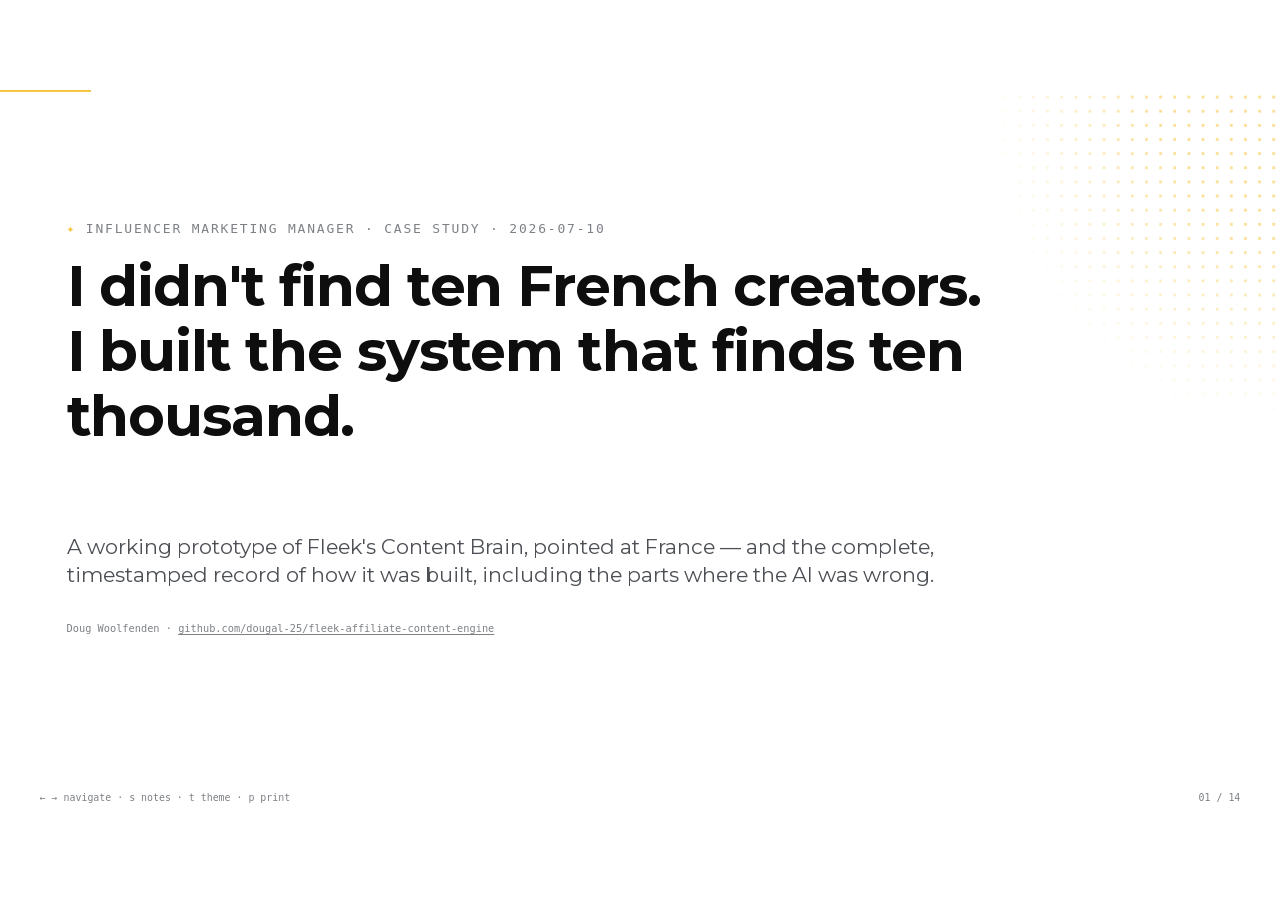
==== commit 0036524d: "Merge remote-tracking branch 'origin/main' into claude/ai-brief-generator-activation-967e9d # Confli" ====
--- a/deliverables/deck/index.html
+++ b/deliverables/deck/index.html
@@ -48,280 +48,233 @@
 </section>
 
 <!-- 3 ─────────────────────────────────────────────────────────────────────── -->
-<section class="slide" id="stack">
-  <p class="eyebrow"><span class="dot dot--live">●</span> The stack — every piece API-driven, so every piece schedulable</p>
-  <h2>Nine tools. One engine. No Zapier.</h2>
-  <div class="stack">
-    <div class="tool"><span class="role">judgment</span><b>Claude Code</b><span>builds the engine, classifies creators, drafts outreach — structured outputs</span></div>
-    <div class="tool"><span class="role">research</span><b>Perplexity API</b><span>teaches the engine — cited wiki pages on FR reselling</span></div>
-    <div class="tool"><span class="role">platform data</span><b>Apify</b><span>feeds the engine — TikTok + Instagram scrapes as JSON, cents per run</span></div>
-    <div class="tool"><span class="role">database</span><b>Airtable</b><span>one base, every view — roster, funnel, runs, drafts</span></div>
-    <div class="tool"><span class="role">glue</span><b>Python, stdlib</b><span>deterministic code for money and gates — no framework</span></div>
-    <div class="tool"><span class="role">surface</span><b>Vercel</b><span>the live dashboard — one serverless function, redacted</span></div>
-    <div class="tool"><span class="role">knowledge</span><b>Obsidian wiki</b><span>the vault that teaches "good" — cited, versioned in git</span></div>
-    <div class="tool"><span class="role">memory</span><b>GitHub</b><span>every decision, reversal and receipt in the history</span></div>
-    <div class="tool"><span class="role">enrichment</span><b>Firecrawl</b><span>link-in-bio → contact routes; Apollo only as B2B fallback</span></div>
-  </div>
-  <p class="cites" style="margin-top:var(--space-4)">Rule of thumb: Perplexity teaches the engine, Apify feeds it, Claude judges, Python moves money.</p>
-  <aside class="notes">One line per tool, out loud, ten seconds total — the grid does the work. The honest
-    line if asked about fit: "I run Claude + Apify + Airtable glued with Python. The same architecture drops
-    onto whatever Fleek runs internally."</aside>
+<section class="slide" id="how-i-worked">
+  <p class="eyebrow">The brief: "Do not hide the AI. Show it to us."</p>
+  <h2>So here it is — including where it was wrong.</h2>
+  <div class="cols cols--wide">
+    <div>
+      <p>Nine Claude Code sessions over two days. <strong>59 prompts, 684 tool calls, 18 commits.</strong>
+        Every one is on disk.</p>
+      <p>The receipts in this deck are not reconstructed from memory. A script reads the raw transcripts,
+        redacts the credentials and renders them verbatim, with the timestamp they were typed at.</p>
+      <p class="lede">If I'd rewritten my own prompts afterwards, they'd read better. That would also make
+        them worthless as evidence.</p>
+    </div>
+    <div class="terminal"><span class="prompt">python scripts/extract_receipts.py</span>
+wrote deliverables/evidence/how-i-worked.md
+wrote deliverables/evidence/phase-0-knowledge.md
+wrote deliverables/evidence/discovery.md
+wrote deliverables/evidence/outreach.md
+wrote deliverables/evidence/budget.md
+wrote deliverables/evidence/hero-overruled.md
+wrote deliverables/evidence/index.md
+
+<span class="prompt">python scripts/extract_receipts.py --verify</span>
+verify: clean — 0 unredacted match(es) across 7 pages</div>
+  </div>
+  <div class="pushback">
+    <span class="tag">Overruled</span>
+    <blockquote>lets ditch canva and or gamma for now — we can leverage claude</blockquote>
+    <p class="outcome"><span class="stamp">2026-07-09 16:32</span> — I had it build competing Canva and Gamma
+      drafts, looked at both, and dropped them. You're reading the result. The decision record that said
+      "Canva" is superseded, not backdated.</p>
+  </div>
+  <aside class="notes">This slide sets up the recurring strip. Point at it once, explicitly: "every section
+    has one of these." Then don't explain it again.</aside>
 </section>
 
 <!-- 4 ─────────────────────────────────────────────────────────────────────── -->
 <section class="slide" id="phase-0">
-  <p class="eyebrow"><span class="dot dot--live">●</span> live · claude code + perplexity</p>
-  <h2>First, teach the system what "good" looks like.</h2>
-  <div class="cols cols--wide">
-    <div class="receipt">
-      <div class="card r-prompt">
-        <span class="r-label">prompt — Doug, verbatim</span>
-        <p>quite frankly, I don't think it's rich enough. The research task doesn't seem to have populated the
-          wiki base with enough material</p>
-      </div>
-      <div class="card r-input">
-        <span class="r-label">input</span>
-        <pre><span class="fn">wiki-knowledge-base-builder</span> — rejected the summary
-sweep, switched to deep-reads of named FR primary
-sources · 25 questions, hard cap 35 calls</pre>
-      </div>
-      <div class="card r-output">
-        <span class="r-label">output</span>
-        <div class="flow">
-          <span class="n">21<small>cited pages</small></span>
-          <span class="arr">→</span>
-          <span class="n">588<small>real posts ingested</small></span>
-          <span class="arr">→</span>
-          <span class="n n--win">4<small>wiki claims corrected</small></span>
-        </div>
-      </div>
-    </div>
-    <div>
-      <div class="shot shot--crop"><img src="assets/dash-trends.jpg" alt="Live trends: top FR hashtags by posts and views, computed from ingested posts"></div>
-      <p class="cites">Live on the dashboard: they say <code>kilo</code>, never <code>ballot</code> —
-        creator language, not supplier jargon. <code>#friperiemontpellier</code>: geo-tags are real in France.</p>
-    </div>
-  </div>
-  <aside class="notes">The story in one line: the agent said done, I said not good enough, and the deep-read
-    method that came out of that rejection produced the vault's best pages — later corrected BY the scrape.
-    Research proposes, data verifies. "Friperie" is the word no English-language reasoning surfaces.</aside>
+  <p class="eyebrow">Phase 0 — before finding a single creator</p>
+  <h2>Teach the system what "good" looks like in French reselling.</h2>
+  <div class="cols cols--wide">
+    <div>
+      <p>A research agent (Claude + Perplexity) built a cited knowledge base: platform landscape, reseller
+        archetypes, community vocabulary, the formats that are working now.</p>
+      <p>It feeds everything downstream — discovery keywords, scoring factors, personalisation variables,
+        brief content. <em>The wiki teaches the engine; the scrapers feed it.</em></p>
+      <p>Then the scrape validated the wiki's guesses against <strong>588 real posts</strong>. Four claims
+        were corrected by contact with data.</p>
+    </div>
+    <div>
+      <h3>Hashtags <span class="badge badge--real">validated against real posts</span></h3>
+      <table>
+        <tr><th>Tag</th><th class="num">Signal</th></tr>
+        <tr><td><code>#whatnotpartner</code></td><td class="num">786k median plays</td></tr>
+        <tr><td><code>#friperie</code></td><td class="num">core lane</td></tr>
+        <tr><td><code>#friperiemontpellier</code></td><td class="num">45 — geo tags are real</td></tr>
+        <tr><td><code>#vintedtips</code></td><td class="num">pro lane</td></tr>
+        <tr><td><code>#secondemain</code></td><td class="num">broad</td></tr>
+      </table>
+      <p class="cites">They say <code>kilo</code> (96), <code>premier choix</code> (60), <code>en gros</code> (33).
+        They never say <code>ballot</code> or <code>crème</code> (1 each) — supplier jargon, not creator language.</p>
+    </div>
+  </div>
+  <div class="pushback">
+    <span class="tag">Overruled</span>
+    <blockquote>quite frankly, I don't think it's rich enough. The research task doesn't seem to have populated the wiki base with enough material</blockquote>
+    <p class="outcome"><span class="stamp">2026-07-09 16:03</span> — The agent reported success. The vault was
+      thin. I rejected the whole run rather than build on it, and gave it a primary source to read instead.
+      That's where the vault's best pages came from.</p>
+  </div>
+  <aside class="notes">The vocabulary point lands hard with anyone who's done FR outreach: "friperie" is a
+    word no English-language reasoning surfaces. Human domain knowledge is still the scarce input.</aside>
 </section>
 
 <!-- 5 ─────────────────────────────────────────────────────────────────────── -->
 <section class="slide" id="discovery">
-  <p class="eyebrow"><span class="dot dot--live">●</span> live · apify + claude · part 1, discovery</p>
-  <h2>Scrape the market, gate hard, recommend — never auto-qualify.</h2>
-  <div class="receipt">
-    <div class="card r-prompt">
-      <span class="r-label">prompt — Doug, verbatim</span>
-      <p>Is my apify setup so i can run multiple scrapes across social channels… to find the best as well as
-        up and comming france based clothing resellers. think friperie, think vintage resale</p>
-    </div>
-    <div class="card r-input">
-      <span class="r-label">input</span>
-      <pre><span class="fn">run_discovery.py</span> --market france
-tiktok hashtags + instagram graph-walk from verified seeds
-gates: genuine reseller AND clothing AND not a supplier</pre>
-    </div>
-    <div class="card r-output">
-      <span class="r-label">output — first live run</span>
-      <div class="flow">
-        <span class="n">120<small>creators upserted</small></span>
-        <span class="arr">→</span>
-        <span class="n">39<small>recommended by the engine</small></span>
-        <span class="arr">→</span>
-        <span class="n n--win">169<small>roster · pennies of Apify</small></span>
-      </div>
+  <p class="eyebrow">Part 1 — Discovery, ICP and scoring</p>
+  <h2>Trust beats reach, so don't score on followers.</h2>
+  <div class="pipeline">
+    <div class="step"><b>1 · Seed</b>Wiki keywords + hashtags, geo = FR</div>
+    <div class="step"><b>2 · Scrape</b>Apify actors — TikTok, IG, YouTube</div>
+    <div class="step"><b>3 · Enrich</b>Claude: is this a reseller? which archetype?</div>
+    <div class="step"><b>4 · Score</b>Deterministic rubric, calibrated on known-good</div>
+    <div class="step step--gate"><b>5 · Human gate</b>Shortlist reviewed before outreach</div>
+  </div>
+  <div class="cols">
+    <div>
+      <p>The score predicts one thing: <strong>will this creator drive reseller signups at low CAC.</strong>
+        Follower count is not a factor. Calibrated against the three partners Fleek named as top performers —
+        <code>@behindthesale</code>, <code>@theliveneedham</code>, <code>@juliacrcl</code> — not against guesses.</p>
+      <p>Affiliate types, not audiences: <em>pro reseller · hobbyist · general fashion.</em></p>
+    </div>
+    <div>
+      <h3>What the scrape found that we didn't ask for</h3>
+      <p><code>@juliacrcl</code> — one of Fleek's own named top performers — is running <code>RFD-JULIA</code>
+        in <strong>25 of 25 videos</strong>, and promoting a <span class="false">competing wholesaler</span>
+        in the same descriptions. She sat in our Airtable as a cold prospect.</p>
+      <p class="lede">A live, unmanaged affiliate scored as a stranger. That's the activation problem in one row.</p>
     </div>
   </div>
   <div class="pushback">
     <span class="tag">Overruled</span>
     <blockquote>Those are the affiliates, that is the type of affiliate, not the audience… perhaps the scoring system doesn't work</blockquote>
-    <p class="outcome"><span class="stamp">2026-07-10 00:43</span> — The model filed "pro reseller / hobbyist"
-      under <em>audience</em> when they're <em>affiliate types</em>. Schema errors are the expensive kind:
-      they look like working code.</p>
-  </div>
-  <aside class="notes">Adding Germany = writing markets/germany.py, not editing the engine. YouTube dropped
-    from active search deliberately (long-form, pro-credibility — roadmap). Followers are not a scoring
-    factor. If asked how it found what hashtags to scrape: the wiki taught it — previous slide.</aside>
+    <p class="outcome"><span class="stamp">2026-07-10 00:43</span> — The model had filed "pro reseller /
+      hobbyist" under <em>audience</em> when they are <em>affiliate types</em>. Left alone, that schema error
+      propagates into every scoring weight and every segment name downstream. Schema errors are the expensive
+      kind: they look like working code.</p>
+  </div>
+  <aside class="notes">If they ask one question about this deck, it'll be about scoring. Have the rubric open
+    in the appendix. The Julia finding is your strongest single piece of field evidence — it validates their
+    own thesis using their own named partner.</aside>
 </section>
 
 <!-- 6 ─────────────────────────────────────────────────────────────────────── -->
 <section class="slide" id="shortlist">
-  <p class="eyebrow"><span class="dot dot--live">●</span> live · airtable → vercel · part 1b</p>
-  <h2>The roster isn't a spreadsheet.</h2>
-  <div class="cols cols--wide">
-    <div>
-      <div class="shot"><img src="assets/dash-creators.jpg" alt="Live dashboard: 169 scored FR creators as filterable cards, funnel-grouped, Fleek-branded"></div>
-      <p class="cites"><a href="https://fleek-affiliate-dashboard.vercel.app">fleek-affiliate-dashboard.vercel.app</a> —
-        deployed, data fresh from Airtable, credentials redacted server-side. Open it live in the room.</p>
-    </div>
-    <div>
-      <div class="figure-row" style="flex-direction:column; gap:var(--space-4); margin:0">
-        <div><span class="figure">169</span><span class="label">scored FR creators <span class="badge badge--real">real</span></span></div>
-        <div><span class="figure">6.9M</span><span class="label">combined reach</span></div>
-        <div><span class="figure">£85</span><span class="label">median predicted CAC</span></div>
-      </div>
-      <p class="cites" style="margin-top:var(--space-4)">Built in Fleek's own brand — Montserrat, coral, gold —
-        so it reads as their product, not an admin panel. Ships live <em>and</em> as one offline HTML file.</p>
-    </div>
-  </div>
-  <aside class="notes">Don't talk over the screenshot — open the real thing and filter to "pro resellers":
-    the segment Fleek says it can't reach, on cards. Offline file is the wifi backup. 10→10,000 is a
-    result_limit, not a rebuild; the ceiling is the ~20k FR market.</aside>
-</section>
-
-<!-- 7 · SCORING ───────────────────────────────────────────────────────────── -->
-<section class="slide" id="scoring">
-  <p class="eyebrow"><span class="dot dot--live">●</span> live · calibrated on Fleek's real partners</p>
-  <h2>The score predicts one thing: will their audience buy stock.</h2>
-  <div class="cols cols--wide">
-    <div>
-      <div class="weights">
-        <div class="w"><span>Audience quality</span><span class="bar"><i style="width:50%"></i></span><span class="pts">50</span></div>
-        <p class="why">Half the score — because the customer is the <em>viewer</em>, not the creator. Pro-reseller viewers weigh full, hobbyists 0.8, general fashion ~0.</p>
-        <div class="w"><span>Sourcing intent</span><span class="bar"><i style="width:20%"></i></span><span class="pts">20</span></div>
-        <p class="why">Do they talk sourcing, kilos, marges? A haul channel isn't a sourcing channel.</p>
-        <div class="w"><span>Creator credibility</span><span class="bar"><i style="width:20%"></i></span><span class="pts">20</span></div>
-        <p class="why">Do they demonstrably resell — Whatnot, Discord, coaching? Trust converts; reach doesn't.</p>
-        <div class="w"><span>Fleek warmth</span><span class="bar"><i style="width:10%"></i></span><span class="pts">10</span></div>
-        <p class="why">Already mentions Fleek or carries an RFD- code. Small on purpose — warmth is a tiebreak, not a strategy.</p>
-      </div>
-      <p class="cites">Followers: <strong>0 points</strong>. Confidence is a gate, not points. Weights are v1 —
-        a stated theory the funnel re-fits with outcomes, per cohort.</p>
-    </div>
-    <div>
-      <h3>Does it agree with reality?</h3>
+  <p class="eyebrow">Part 1b — the shortlist</p>
+  <h2>Ten names you didn't already know, and the machine that made them.</h2>
+  <div class="cols cols--wide">
+    <div>
       <table>
-        <tr><th>Creator</th><th class="num">Fit</th><th>Truth</th></tr>
-        <tr><td>@behindthesale</td><td class="num true">77</td><td class="why">named Fleek partner — ranks 1st</td></tr>
-        <tr><td>@juliacrcl</td><td class="num true">71</td><td class="why">named Fleek partner — ranks 2nd</td></tr>
-        <tr><td>@nathanviall3</td><td class="num">63</td><td class="why">pro seller, hobbyist audience</td></tr>
-        <tr><td>@giu.cst</td><td class="num false">10</td><td class="why">253k followers, wrong audience</td></tr>
-        <tr><td>@juliettekitsch</td><td class="num false">1</td><td class="why">aesthetic, zero resale intent</td></tr>
+        <tr><th>Stage</th><th class="num">Count</th><th>Provenance</th></tr>
+        <tr><td>Scraped, FR</td><td class="num">200+</td><td><span class="badge badge--real">real</span></td></tr>
+        <tr><td>Enriched &amp; classified</td><td class="num">49</td><td><span class="badge badge--real">real</span></td></tr>
+        <tr><td>Posts ingested</td><td class="num">588</td><td><span class="badge badge--real">real</span></td></tr>
+        <tr><td>Scored shortlist</td><td class="num">12</td><td><span class="badge badge--real">real</span></td></tr>
       </table>
-      <p class="cites">Both known-good partners rank top-2; both known-wrong score &lt;10. n=5 — an anchor,
-        not a training set, and labelled so.</p>
-    </div>
-  </div>
-  <div class="pushback">
-    <span class="tag">Overruled</span>
-    <blockquote>the bar is a percentile of the live distribution, not an absolute number</blockquote>
-    <p class="outcome"><span class="stamp">2026-07-10</span> — My hard-coded cutoff of 70 rejected
-      <code>@juliacrcl</code>, who scores 62 on TikTok. Doug made the bar the top ~50% of the live roster — it
-      lands exactly where the proven partner sits. Activation's job is to raise scores; the same percentile
-      then selects a stronger cohort.</p>
-  </div>
-  <aside class="notes">Why 50 on audience: the referral code converts VIEWERS into resellers — the creator is
-    the channel, the audience is the customer. Why warmth is only 10: an RFD- code proves contact, not
-    conversion power. The engagement-rate trap: @giu.cst has the HIGHEST engagement in the set at 8.1% — and
-    the worst fit. Her comments are sellers advertising their own closets.</aside>
-</section>
-
-<!-- 8 · THE CALL TABLE ────────────────────────────────────────────────────── -->
-<section class="slide" id="calls">
-  <p class="eyebrow"><span class="dot dot--live">●</span> live · the roster, called — qualify · watch · cut</p>
-  <h2>Who's in, who's next, who's out — and why.</h2>
-  <div class="chipline">
-    <span class="chip chip--q"><b>7</b>qualified — human-approved</span>
-    <span class="chip chip--w"><b>36</b>recommended — in review</span>
-    <span class="chip chip--x"><b>126</b>watching / gated out</span>
-  </div>
-  <table class="calls">
-    <tr><th>Creator</th><th class="num">Fit</th><th>Segment</th><th>Why</th><th>Call</th></tr>
-    <tr><td>@coco_duc</td><td class="num">84</td><td>Reseller educator</td><td class="why">9,000+ Vinted sales, teaches sourcing to FR resellers</td><td><span class="call call--q">QUALIFIED</span></td></tr>
-    <tr><td>@bartorico_</td><td class="num">82</td><td>Reseller educator</td><td class="why">91k followers whose audience is actively seeking sourcing</td><td><span class="call call--q">QUALIFIED</span></td></tr>
-    <tr><td>@five_max_</td><td class="num">82</td><td>Thrift flipper</td><td class="why">physical Paris thrift op, 40,000+ pieces — buys stock constantly</td><td><span class="call call--q">QUALIFIED</span></td></tr>
-    <tr><td>@laprovidencewholesale</td><td class="num">92</td><td class="bad">Wholesaler / supplier</td><td class="why">top score, but a <em>supplier</em> — partnership talk, not affiliate</td><td><span class="call call--q">QUALIFIED</span></td></tr>
-    <tr><td>@juliacrcl</td><td class="num">100</td><td>Thrift flipper</td><td class="why bad">⚠ likely existing Fleek partner — re-activation, never a cold pitch</td><td><span class="call call--w">WATCH</span></td></tr>
-    <tr><td>@saw2hands</td><td class="num">76</td><td>Live seller</td><td class="why">111k Whatnot sales, 2.4k followers — invisible to any follower floor</td><td><span class="call call--w">WATCH</span></td></tr>
-    <tr><td>@giu.cst</td><td class="num bad">10</td><td>General fashion</td><td class="why bad">253k followers, best engagement in set — audience is sellers, not buyers</td><td><span class="call call--x">CUT</span></td></tr>
-    <tr><td>@alex_yeddertcg</td><td class="num bad">—</td><td class="bad">Off-vertical</td><td class="why bad">passed every IG gate; his TikTok bio: Pokémon TCG. Second platform = lie detector</td><td><span class="call call--x">CUT</span></td></tr>
-    <tr><td>@50.grass</td><td class="num bad">—</td><td class="bad">Off-vertical</td><td class="why bad">perfect pro lexicon — sells synthetic lawn. Forced the clothing gate</td><td><span class="call call--x">CUT</span></td></tr>
-  </table>
-  <aside class="notes">This is the slide that answers "we don't want 10 names you already knew." Every row is
-    real. Point at @saw2hands — the pro Fleek says it can't reach, invisible to follower floors, found two
-    hops out of Julia's graph. And @giu.cst is the whole thesis in one row: highest engagement, worst fit —
-    trust beats reach. The supplier row: honesty about an edge the gates and a human must argue over.</aside>
-</section>
-
-<!-- 9 ─────────────────────────────────────────────────────────────────────── -->
+      <p class="lede">Everything on this slide is real data pulled from live platforms and scored by the
+        engine. The simulated roster on the budget slide is clearly marked as such.</p>
+    </div>
+    <div>
+      <h3>10 → 10,000</h3>
+      <p>Nothing here is a UI click. The scrape is one API call, the enrichment is one batched model call, the
+        write is one Airtable request. The step from 10 to 10,000 is a <code>result_limit</code> and a bigger
+        bill — <strong>not a rebuild</strong>.</p>
+      <p>The real ceiling is the market: ~20,000 resellers exist. This pipeline saturates France, then the
+        interesting problem becomes ranking, not finding.</p>
+    </div>
+  </div>
+  <div class="pushback">
+    <span class="tag">Overruled</span>
+    <blockquote>lets do option A cap at 300 — but whats the actor going to run on?</blockquote>
+    <p class="outcome"><span class="stamp">2026-07-09 21:47</span> — Approving a budget without knowing the
+      execution surface is how a prototype fails to become a system. The answer to that second question is
+      what makes this schedulable.</p>
+  </div>
+  <aside class="notes">Open the Airtable base live here rather than screenshotting it. If the wifi is bad,
+    the scored shortlist is in the appendix. Do NOT claim the 12 are "the final 10" — say the rubric picks
+    them and a human signs off.</aside>
+</section>
+
+<!-- 7 ─────────────────────────────────────────────────────────────────────── -->
 <section class="slide" id="outreach">
-  <p class="eyebrow"><span class="dot dot--live">●</span> live · claude · part 2, outreach</p>
+  <p class="eyebrow">Part 2 — Outreach</p>
   <h2>The engine drafts. A human sends. Always.</h2>
-  <div class="receipt">
-    <div class="card r-prompt">
-      <span class="r-label">prompt — Doug's spec</span>
-      <p>qualification is the trigger. Drafts use first names, never handles, never invented. And it still
-        never sends.</p>
-    </div>
-    <div class="card r-input">
-      <span class="r-label">input</span>
-      <pre><span class="fn">run_outreach.py</span> --qualified
-their real posts → value palette (wiki-sourced facts only)
-→ 3-touch FR sequence · no send code path exists in the repo</pre>
-    </div>
-    <div class="card r-output">
-      <span class="r-label">output — first live run</span>
-      <div class="flow">
-        <span class="n">"Salut Alicia"<small>real name from "Alicia 🌙" — a shop name gets no name</small></span>
-        <span class="arr">→</span>
-        <span class="n false" style="font-size:var(--t-md)">⚠ ×2<small>perfume-wholesaler mis-qual caught · Julia flagged VERIFY</small></span>
-        <span class="arr">→</span>
-        <span class="n n--win">0<small>sent — drafts await a human</small></span>
-      </div>
-    </div>
-  </div>
-  <div class="pushback">
-    <span class="tag">Overruled</span>
-    <blockquote>known partners stay in the pipeline, flagged — visibility beats removal</blockquote>
-    <p class="outcome"><span class="stamp">2026-07-10</span> — I'd hard-excluded Fleek's known partners so the
-      engine couldn't cold-pitch them. Doug overturned it: hiding protects by making the risk invisible; a
-      <span class="false">⚠ VERIFY</span> banner protects by informing the human. Nothing sends, so visibility wins.</p>
-  </div>
-  <aside class="notes">The value palette IS "what a new FR partner needs to hear": 2,000+ suppliers /
-    100+ countries, Make an Offer, ~10-piece MOQ, 30-day BNPL, Fleek Sort grading. Anything beyond the palette
-    → human_check, never invented — that rule caught the perfume wholesaler on its first run. "Where does the
-    human stay in the loop" is asked twice in their brief; this slide is the answer.</aside>
+  <div class="cols">
+    <div>
+      <p>Per-creator personalisation: their captions, their comments, their archetype, their sourcing
+        complaint. Claude drafts in French; I localise; a native speaker QAs.</p>
+      <p><strong>What a new French partner needs to hear that a UK one does not:</strong> that you understand
+        <em>friperie</em> margin, that sourcing is their #1 time sink, and that Fleek is not
+        <span class="false">"for beginners"</span> — Fleek's own self-declared hardest problem.</p>
+      <p>Three touches drafted upfront. None auto-send. That gate is permanent.</p>
+    </div>
+    <div class="terminal">creator   <span style="color:var(--c-machine)">@friperie_lyon</span>
+archetype pro reseller · wholesale buyer
+signal    complains re: opaque Grade A sorting
+          (3 comments, 2 captions)
+
+draft     <span style="color:var(--c-human)">"Salut — j'ai vu ta vidéo sur le tri
+          des ballots. Chez Fleek tu vois le
+          grade avant d'acheter…"</span>
+
+status    <span style="color:var(--c-machine)">DRAFT — awaiting human approval</span>
+          never auto-sent</div>
+  </div>
+  <div class="pushback">
+    <span class="tag">Caught</span>
+    <blockquote>The spec's outreach pipeline lists captions and comments as the personalisation inputs, but discovery throws captions away.</blockquote>
+    <p class="outcome"><span class="stamp">2026-07-10 00:19</span> — Two documents, each internally
+      consistent, jointly wrong. Discovery was writing to <code>/dev/null</code> exactly what outreach needed.
+      Found by reading them against each other rather than in sequence.</p>
+  </div>
+  <aside class="notes">"Where does the human stay in the loop" is asked twice in their brief. Answer it before
+    they ask. The friperie/Grade-A detail is the thing that proves you did the research.</aside>
 </section>
 
 <!-- 8 ─────────────────────────────────────────────────────────────────────── -->
 <section class="slide" id="funnel">
-  <p class="eyebrow"><span class="dot dot--live">●</span> live · airtable · part 3, the funnel</p>
-  <h2>The engine recommends. A human qualifies. Nothing skips the gate.</h2>
-  <div class="cols cols--wide">
-    <div>
-      <div class="shot shot--crop"><img src="assets/dash-funnel.jpg" alt="Live recruitment pipeline: 162 Prospect, 7 Qualified, 0 beyond"></div>
-      <p class="cites">Live from Airtable. Honest, not impressive — nothing is past Qualified <em>because
-        outreach never auto-sends</em>. The funnel is a view of the same database, not a second system.</p>
-    </div>
-    <div>
-      <h3>The gate is a command</h3>
-      <div class="terminal"><span class="prompt">qualify.py --list</span>
-<span class="dim">162 in review queue</span>
-<span class="prompt">qualify.py @coco_duc</span>
-Prospect → Qualified ✓
-<span class="prompt">qualify.py @somebrand</span>
-<span class="false">⚠ not engine-recommended —
-  approving on your judgment</span></div>
-      <p class="cites">Qualification releases the outreach draft. Approval is deliberate — never automatic.</p>
-    </div>
-  </div>
-  <div class="pushback">
-    <span class="tag">Overruled</span>
-    <blockquote>qualifying a creator stays a manual approval until the system is consistent — we want to work with them</blockquote>
-    <p class="outcome"><span class="stamp">2026-07-11</span> — The first run auto-qualified 39 creators on score
-      alone. Doug turned it off and I <strong>migrated all 39 back to Prospect + Recommended</strong>. The
-      engine suggests with reasons; the human curates.</p>
-  </div>
-  <aside class="notes">Say it before they can read the empty funnel as unfinished: nothing is Contacted because
-    the send gate is permanent. The 10-stage economics with the modelled projection lives on the dashboard's
-    funnel page, clearly labelled. The cliff that matters is Signed → first post — that gap is the whole job.</aside>
+  <p class="eyebrow">Part 3 — Cold outreach to signed contract</p>
+  <h2>The funnel is a view of the database, not a second system.</h2>
+  <div class="cols cols--wide">
+    <div>
+      <table>
+        <tr><th>Stage</th><th class="num">Of 100 <span class="badge badge--sim">illustrative</span></th><th>Who's worth chasing</th></tr>
+        <tr><td>Prospect</td><td class="num">100</td><td>—</td></tr>
+        <tr><td>Qualified</td><td class="num">70</td><td>score ≥ threshold</td></tr>
+        <tr><td>Replied</td><td class="num">40</td><td>all</td></tr>
+        <tr><td>Call booked</td><td class="num">20</td><td>all</td></tr>
+        <tr><td>Signed</td><td class="num">15</td><td>all</td></tr>
+        <tr><td>Activated (first post)</td><td class="num">10</td><td><strong>the real cliff</strong></td></tr>
+        <tr><td>First sale</td><td class="num">7</td><td>—</td></tr>
+        <tr><td>Repeat poster</td><td class="num">5</td><td>the only ones that compound</td></tr>
+      </table>
+      <p class="cites">Shape calibrated on published affiliate benchmarks, not Fleek's data — the ratios are
+        the point, not the counts.</p>
+    </div>
+    <div>
+      <p>One Airtable base. Three views: gallery (cards), kanban (funnel stage), grid (scores). Say that line
+        out loud — it's systems thinking, and it's why the pipeline
+        <em>"does not live in your head."</em></p>
+      <p class="lede">Between <strong>Signed</strong> and <strong>Activated</strong> a third of the funnel
+        disappears. That gap is the entire job. Everything after this slide is about closing it.</p>
+    </div>
+  </div>
+  <div class="pushback">
+    <span class="tag">Steered</span>
+    <blockquote>can we setup an apify reddit actor. this should always be called on for reddit research tasks… Would this then remove the need to synthesize?</blockquote>
+    <p class="outcome"><span class="stamp">2026-07-09 21:38</span> — Once I had the root cause, I specified
+      the fix and asked whether it <em>removed</em> a step rather than adding one. Wire the fix into the skill
+      permanently and every future research run inherits it.</p>
+  </div>
+  <aside class="notes">Drop-off numbers are illustrative and you must say so if asked — they're calibrated on
+    published affiliate benchmarks, not on Fleek's data, which I don't have. Never present them as measured.</aside>
 </section>
 
 <!-- 9 ─────────────────────────────────────────────────────────────────────── -->
 <section class="slide" id="activation">
-  <p class="eyebrow"><span class="dot dot--sim">●</span> simulated · brief generator mechanism · part 4 — "the whole game"</p>
+  <p class="eyebrow">Part 4 — Activation. "The whole game."</p>
   <h2>Nobody hand-writes 475 briefs. So the engine writes them.</h2>
   <div class="cols cols--wide">
     <div>
@@ -362,42 +315,42 @@
 
 <!-- 10 ────────────────────────────────────────────────────────────────────── -->
 <section class="slide" id="budget">
-  <p class="eyebrow"><span class="dot dot--sim">●</span> simulated · the allocator mechanism · part 5</p>
-  <h2>Models write briefs. Code moves money — and CAC is a constraint, not the selector.</h2>
-  <div class="cols cols--wide">
-    <div>
-      <p><strong>The trap I designed around:</strong> CAC is reach-weighted, and the brief says trust beats
-        reach. Run the numbers on Fleek's <em>own</em> named partners and CAC ranks them badly. So
-        <strong>fit selects the shortlist; CAC is the budget constraint.</strong> Predicted CAC ships as a
-        band — <code>£ / ££ / £££</code> with a confidence — never a false-precision point.</p>
-      <p>The real model needs three numbers only Fleek has: <strong>referral funnel rate, first-order AOV by
-        tier, LTV by segment.</strong> Until then it's honest scaffolding, not a shipped figure.</p>
-      <p class="cites">Money splits recruitment vs re-activation, reallocates monthly toward best-CAC segments —
-        deterministic code, never a model.</p>
-    </div>
-    <div>
-      <p><span class="badge badge--sim">simulated roster</span> The allocator runs today against a
-        1,000-creator simulation — proving the <em>mechanism</em>, not reporting Fleek's numbers.</p>
-      <div class="terminal"><span class="prompt">run_campaign.py plan-budget</span>
-segment                      CAC   move
-mid/tiktok/FR/live-selling   £17   <span style="color:var(--c-true)">+38%</span>
-mid/tiktok/FR/sustainability £17   <span style="color:var(--c-true)">+31%</span>
-mega/youtube/UK/vintage      £38   <span style="color:var(--c-false)">−44%</span>
-
-<span class="dim">mega buys reach. micro/mid buy
-customers. money follows the second.</span></div>
-    </div>
+  <p class="eyebrow">Part 5 — Budget, CAC, 30/60/90</p>
+  <h2>Models write briefs. Code moves money.</h2>
+  <div class="cols cols--wide">
+    <div>
+      <p><span class="badge badge--sim">simulated roster</span> A 1,000-creator simulation with 90 days of
+        posts, so the budget engine has something to allocate against. <strong>These are not Fleek's
+        numbers.</strong></p>
+      <div class="figure-row">
+        <div><span class="figure">39.3%</span><span class="label">activation</span></div>
+        <div><span class="figure">£25.53</span><span class="label">blended CAC</span></div>
+        <div><span class="figure">475</span><span class="label">dormant partners</span></div>
+      </div>
+      <p>Budget splits across <strong>recruitment and re-activation</strong>, then reallocates monthly toward
+        the segments with the best CAC. Deterministic code, never a model.</p>
+    </div>
+    <div class="terminal"><span class="prompt">python run_campaign.py plan-budget</span>
+segment                        CAC   move
+mid/tiktok/FR/live-selling     £17   <span style="color:var(--c-true)">+38%</span>
+mid/tiktok/FR/sustainability   £17   <span style="color:var(--c-true)">+31%</span>
+macro/tiktok/FR/streetwear     £19   <span style="color:var(--c-true)">+12%</span>
+mega/youtube/UK/vintage        £38   <span style="color:var(--c-false)">−44%</span>
+mega/tiktok/UK/reseller-ed     £36   <span style="color:var(--c-false)">−40%</span>
+
+<span class="dim">mega tiers buy reach. micro/mid tiers
+buy customers. the money follows the
+second group.</span></div>
   </div>
   <div class="pushback">
     <span class="tag">Constrained</span>
     <blockquote>I do not want to use 8 million tokens. I do not want to exhaust all the token usage</blockquote>
-    <p class="outcome"><span class="stamp">2026-07-09 11:45</span> — The first thing Doug said about the
-      research agent, before what it should <em>do</em>, was what it must not <em>cost</em>. The Perplexity
-      call cap, the cheap model, the scrape limits all descend from this line.</p>
-  </div>
-  <aside class="notes">Say the simulation is synthetic, unprompted — volunteering it buys credibility for
-    everything real. The strong, honest line: "I could show you a confident CAC number. It would be fiction. The
-    three inputs are yours, and here's exactly which three." That's commercial judgement, not a dodge.</aside>
+    <p class="outcome"><span class="stamp">2026-07-09 11:45</span> — The first thing I said about the research
+      agent, before what it should <em>do</em>, was what it must not <em>cost</em>. The 35-call Perplexity cap,
+      the cheap model, the 300-item scrape limit all descend from this line.</p>
+  </div>
+  <aside class="notes">Label the simulation out loud, unprompted: "this roster is synthetic, here's why —
+    I don't have your data." Volunteering that buys you enormous credibility for everything you DID measure.</aside>
 </section>
 
 <!-- 11 ────────────────────────────────────────────────────────── HERO ────── -->
@@ -475,33 +428,24 @@
 <section class="slide" id="demo">
   <p class="eyebrow">Live, in a terminal, right now</p>
   <h2>It isn't a mockup.</h2>
-  <div class="cols cols--wide">
-    <div class="terminal"><span class="dim"># the real engine <span class="badge badge--real">live · Airtable</span></span>
-<span class="prompt">run_discovery.py --market france</span>
-120 upserted · 39 recommended · £0.24 Apify
-
-<span class="prompt">qualify.py --list</span>
-7 qualified · 162 in review queue
-
-<span class="prompt">run_outreach.py --qualified</span>
-FR 3-touch drafts written · <span class="false">0 sent</span>
-
-<span class="dim"># the mechanism, no API key needed
-<span class="badge badge--sim">simulated</span></span>
-<span class="prompt">run_campaign.py plan-budget</span>
-reallocates toward best-CAC segments</div>
-    <div>
-      <p>Two things run in the room. The <strong>real pipeline</strong> — discover, qualify, draft — against
-        the live Airtable, redacted. And the <strong>simulated allocator</strong>, which runs with no API key
-        at all in deterministic mock mode, so anyone can clone the repo and reproduce it.</p>
-      <p>The dashboard at <a href="https://fleek-affiliate-dashboard.vercel.app">fleek-affiliate-dashboard.vercel.app</a>
-        is the same data, made touchable.</p>
-      <p class="cites">github.com/dougal-25/fleek-affiliate-content-engine · <code>pip install -r requirements.txt</code></p>
-    </div>
-  </div>
-  <aside class="notes">Have the terminal open, venv active, on this slide. `qualify.py --list` is the safest
-    live command — read-only, instant, and it shows the real queue. If wifi dies, the simulated
-    `plan-budget` runs offline. Never run a send command; there isn't one, and that's the point.</aside>
+  <div class="terminal"><span class="prompt">python run_campaign.py report</span>
+=== CHANNEL (last 30 days) ===
+Roster: 1000  |  Partners posted: 393 (39.3% activation)  |  Posts: 923
+First orders: 6585  |  CAC: £25.53  |  AOV: £101.37
+Lifecycle mix: {'active': 318, 'at_risk': 110, 'core': 72, 'dormant': 475, 'new': 25}
+
+<span class="prompt">python run_campaign.py brief CRE-0042</span>
+<span class="dim">→ profiles the creator, reads what converted, writes the brief</span>
+
+<span class="prompt">python run_campaign.py weekly-cycle --limit 10</span>
+<span class="dim">→ the Monday-morning loop, end to end</span></div>
+  <p><span class="badge badge--sim">simulated roster</span> Runs with no API key at all, in deterministic mock
+    mode — so you can clone it and run it yourself. With a key, the profiler, brief generator and insight agents
+    run on Claude with structured outputs.</p>
+  <p class="cites">github.com/dougal-25/fleek-affiliate-content-engine · <code>pip install -r requirements.txt</code></p>
+  <aside class="notes">Have the terminal already open, venv already activated, on the right slide. Run
+    `brief CRE-0042` live — it takes about four seconds. If the API is down, mock mode still works: that's why
+    mock mode exists.</aside>
 </section>
 
 <!-- 14 ────────────────────────────────────────────────────────────────────── -->
@@ -511,15 +455,12 @@
   <div class="cols">
     <div>
       <ul>
-        <li><strong>Month 1</strong> — point the engine at Fleek's real 1,000+ roster and confirm the
-          <code>@juliacrcl</code> matches: live affiliates the system currently reads as strangers. Wire in
-          Fleek's three numbers — funnel rate, AOV by tier, LTV — so predicted CAC stops being scaffolding.</li>
-        <li><strong>Month 2–3</strong> — the re-weighting agent: funnel outcomes re-fit the scoring weights per
-          cohort (it proposes, never silently applies). Test the sourcing-advantage offer against cash-per-post
-          on matched segments. If pro resellers stay away, the offer is wrong, not the messaging.</li>
-        <li><strong>Month 4–6</strong> — weights become per-market config, so <code>markets/germany.py</code> is
-          the next country. The community layer: French resellers already pay for private Discord coaching —
-          Fleek should be the room they're paying to be in.</li>
+        <li><strong>Month 1</strong> — point the engine at the real 1,000-creator roster. Find every
+          <code>@juliacrcl</code>: live affiliates the system thinks are strangers.</li>
+        <li><strong>Month 2–3</strong> — the sourcing-advantage offer, tested against cash-per-post on matched
+          segments. If pro resellers stay away, the offer is wrong, not the messaging.</li>
+        <li><strong>Month 4–6</strong> — the community layer. French resellers already pay for private Discord
+          coaching. Fleek should be the room they're paying to be in.</li>
       </ul>
     </div>
     <div>
--- a/deliverables/deck/deck.css
+++ b/deliverables/deck/deck.css
@@ -367,192 +367,6 @@
 
 .cites a { color: var(--c-text-faint); }
 a { color: var(--c-machine); text-underline-offset: 0.2em; }
-
-/* ---- Receipt cards: PROMPT → INPUT → OUTPUT. One AI exchange per slide. ---- */
-
-.eyebrow .dot { font-size: 0.9em; }
-.eyebrow .dot--live { color: var(--c-true); }
-.eyebrow .dot--sim { color: var(--c-text-faint); }
-
-.receipt {
-  display: grid;
-  gap: var(--space-2);
-  max-width: 60em;
-}
-
-.receipt .card {
-  border: var(--rule) solid var(--c-rule);
-  border-left-width: 3px;
-  border-radius: var(--radius);
-  padding: var(--space-2) var(--space-4);
-  background: var(--c-surface);
-}
-
-.receipt .card .r-label {
-  display: block;
-  font-family: var(--font-mono);
-  font-size: var(--t-xs);
-  letter-spacing: 0.14em;
-  text-transform: uppercase;
-  margin-bottom: var(--space-2);
-  color: var(--c-text-faint);
-}
-
-.receipt .r-prompt { border-left-color: var(--c-brand); background: var(--c-bg); }
-.receipt .r-prompt .r-label { color: var(--c-machine); }
-.receipt .r-prompt p {
-  margin: 0;
-  font-family: var(--font-mono);
-  font-size: var(--t-base);
-  line-height: var(--leading-snug);
-  color: var(--c-human);
-}
-.receipt .r-prompt p::before { content: "› "; color: var(--c-brand); }
-
-.receipt .r-input { border-left-color: var(--c-text-faint); }
-.receipt .r-input pre {
-  margin: 0;
-  font-family: var(--font-mono);
-  font-size: var(--t-sm);
-  line-height: var(--leading-snug);
-  color: var(--c-text-dim);
-  white-space: pre-wrap;
-}
-.receipt .r-input .fn { color: var(--c-machine); font-weight: var(--weight-bold); }
-
-.receipt .r-output { border-left-color: var(--c-true); background: var(--c-bg); }
-.receipt .r-output .r-label { color: var(--c-true); }
-
-.flow {
-  display: flex;
-  align-items: baseline;
-  gap: var(--space-4);
-  flex-wrap: wrap;
-}
-.flow .n {
-  font-family: var(--font-mono);
-  font-size: var(--t-lg);
-  font-weight: var(--weight-bold);
-  line-height: 1;
-  color: var(--c-text);
-}
-.flow .n--win { color: var(--c-true); }
-.flow .n small {
-  display: block;
-  font-size: var(--t-xs);
-  font-weight: var(--weight-normal);
-  letter-spacing: 0.1em;
-  text-transform: uppercase;
-  color: var(--c-text-faint);
-  margin-top: var(--space-2);
-}
-.flow .arr { color: var(--c-brand); font-family: var(--font-mono); font-size: var(--t-md); }
-
-/* ---- The call table: qualify / watch / cut, with reasons. ---- */
-
-.chipline { display: flex; gap: var(--space-3); margin: 0 0 var(--space-4); flex-wrap: wrap; }
-.chipline .chip {
-  border: var(--rule) solid var(--c-rule);
-  border-radius: var(--radius);
-  padding: var(--space-2) var(--space-3);
-  font-family: var(--font-mono);
-  font-size: var(--t-sm);
-}
-.chipline .chip b { font-size: var(--t-md); display: block; line-height: 1.1; }
-.chip--q b { color: var(--c-true); }
-.chip--w b { color: var(--c-machine); }
-.chip--x b { color: var(--c-false); }
-
-table.calls { font-size: var(--t-xs); }
-table.calls td, table.calls th { padding: 0.32em var(--space-3) 0.32em 0; }
-table.calls .why { color: var(--c-text-dim); }
-table.calls .bad { color: var(--c-false); }
-
-.call {
-  display: inline-block;
-  font-family: var(--font-mono);
-  font-size: 0.9em;
-  font-weight: var(--weight-bold);
-  letter-spacing: 0.08em;
-  padding: 0.1em 0.5em;
-  border-radius: var(--radius);
-  border: var(--rule) solid currentColor;
-}
-.call--q { color: var(--c-true); }
-.call--w { color: var(--c-machine); }
-.call--x { color: var(--c-false); }
-
-/* ---- Scoring weight bars ---- */
-
-.weights { display: grid; gap: var(--space-2); max-width: 40em; }
-.weights .w {
-  display: grid;
-  grid-template-columns: 11em 1fr 2.5em;
-  align-items: center;
-  gap: var(--space-3);
-  font-size: var(--t-sm);
-}
-.weights .w .bar {
-  height: 0.9em;
-  background: var(--c-surface-2);
-  border-radius: var(--radius);
-  overflow: hidden;
-}
-.weights .w .bar i {
-  display: block;
-  height: 100%;
-  background: var(--c-brand);
-}
-.weights .w .pts { font-family: var(--font-mono); font-weight: var(--weight-bold); text-align: right; }
-.weights .why { font-size: var(--t-xs); color: var(--c-text-dim); margin: 0 0 var(--space-2); }
-
-/* ---- Tech stack grid ---- */
-
-.stack {
-  display: grid;
-  grid-template-columns: repeat(3, 1fr);
-  gap: var(--space-3);
-  max-width: 62em;
-}
-.stack .tool {
-  border: var(--rule) solid var(--c-rule);
-  border-radius: var(--radius);
-  background: var(--c-surface);
-  padding: var(--space-3) var(--space-4);
-}
-.stack .tool b {
-  display: block;
-  font-size: var(--t-base);
-  margin-bottom: var(--space-1);
-}
-.stack .tool span {
-  font-family: var(--font-mono);
-  font-size: var(--t-xs);
-  color: var(--c-text-dim);
-  line-height: var(--leading-snug);
-}
-.stack .tool .role {
-  display: block;
-  font-family: var(--font-mono);
-  font-size: var(--t-xs);
-  letter-spacing: 0.12em;
-  text-transform: uppercase;
-  color: var(--c-machine);
-  margin-bottom: var(--space-1);
-}
-
-/* ---- Screenshots: framed, honest crops ---- */
-
-.shot {
-  border: var(--rule) solid var(--c-rule);
-  border-radius: var(--radius);
-  overflow: hidden;
-  background: var(--c-surface);
-}
-.shot img { display: block; width: 100%; height: auto; }
-.shot--crop { max-height: 18.5em; }
-.shot--crop img { object-fit: cover; object-position: top; height: 18.5em; }
-.shot + .cites { margin-top: var(--space-2); }
 
 /* ---- Fleek's halftone-dot motif. Title and hero only — one flourish, not a theme. ---- */
 
@@ -622,10 +436,6 @@
     height: auto;
     font-size: 10.5pt;
     overflow: visible;
-    /* Drop the container-query context in print. `container-type: inline-size`
-       breaks Chrome's pagination of the first paged child — it renders blank —
-       and the cqw slide font-size depends on it. Fixed pt below replaces cqw. */
-    container-type: normal;
   }
 
   .slide {
@@ -641,18 +451,10 @@
     break-after: page;
     height: 167mm;
     padding: 14mm 18mm;
-    /* Fixed size in print — cqw needs the container context we just dropped. */
-    font-size: 11pt;
   }
 
   .slide:last-child { page-break-after: auto; break-after: auto; }
   .chrome, .progress { display: none; }
-
-  /* The initial [data-active] slide (the title) keeps `animation: rise` in print,
-     because `.slide[data-active]` outranks the `.slide { animation: none }` above.
-     rise starts at opacity:0, so headless print captured the title BLANK while every
-     other slide rendered. Reset it at matching specificity. */
-  .slide[data-active] { animation: none; opacity: 1; transform: none; }
 
   /* Print serves two readers, and they must not get the same file.
      Default (`p`, or ⌘P): the reviewer copy Fleek receives 24h ahead — no notes.
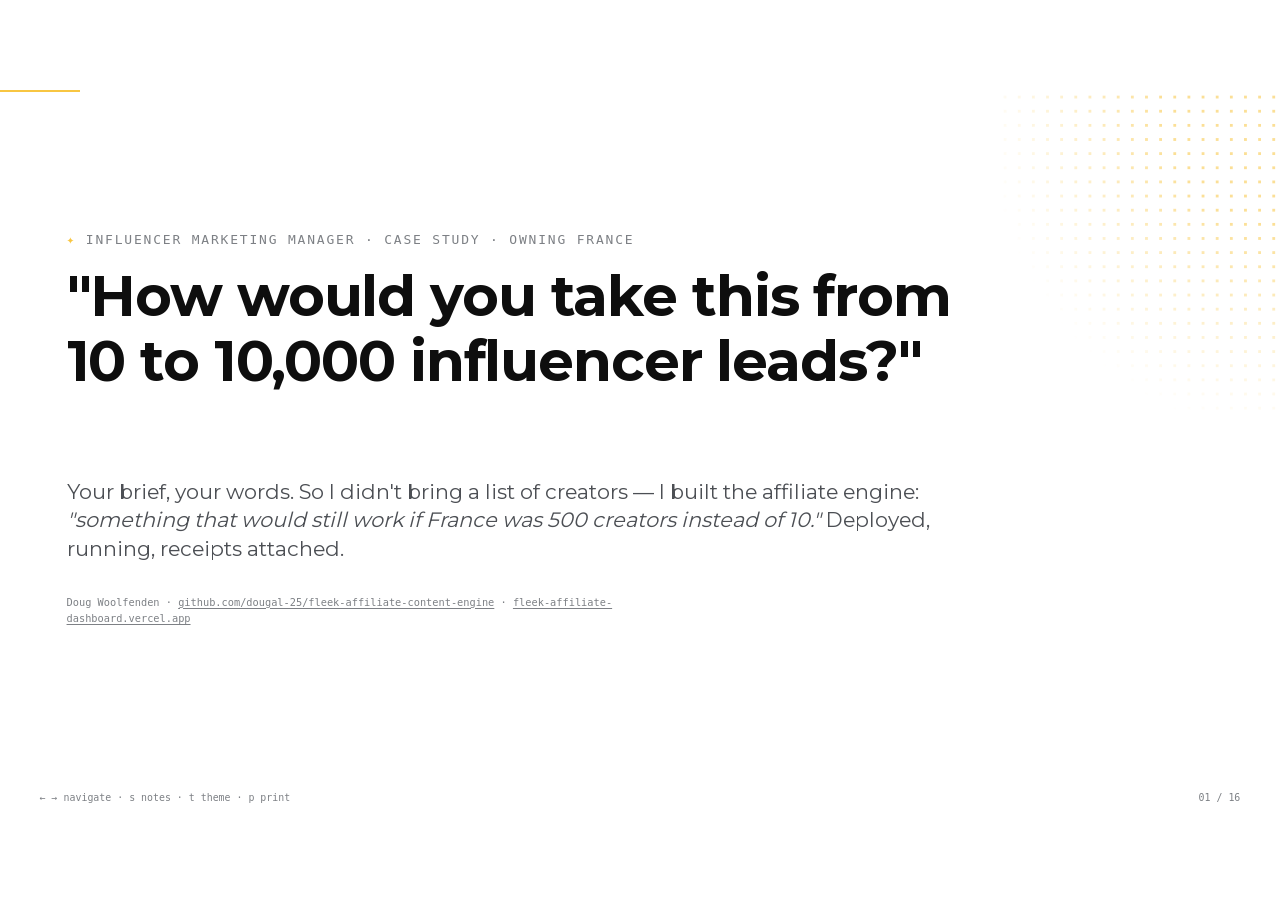
==== commit 611516e9: "deck: apply Doug's slide-by-slide review (16 slides, hero removed) Round-2 Notion review, slides 1-1" ====
--- a/deliverables/deck/index.html
+++ b/deliverables/deck/index.html
@@ -12,472 +12,541 @@
 
 <!-- 1 ─────────────────────────────────────────────────────────────────────── -->
 <section class="slide" id="title">
-  <p class="eyebrow">Influencer Marketing Manager · case study · 2026-07-10</p>
-  <h1>I didn't find ten French creators.<br>I built the system that finds ten thousand.</h1>
-  <p class="lede">A working prototype of Fleek's Content Brain, pointed at France — and the complete,
-    timestamped record of how it was built, including the parts where the AI was wrong.</p>
-  <p class="cites">Doug Woolfenden · <a href="https://github.com/dougal-25/fleek-affiliate-content-engine">github.com/dougal-25/fleek-affiliate-content-engine</a></p>
-  <aside class="notes">Twenty minutes. Don't rush. The 40 minutes of questions afterwards is where this is
-    really decided — leave them room. Open by naming the metric, not the tooling.</aside>
+  <p class="eyebrow">Influencer Marketing Manager · case study · owning France</p>
+  <h1>"How would you take this from<br>10 to 10,000 influencer leads?"</h1>
+  <p class="lede">Your brief, your words. So I didn't bring a list of creators — I built the affiliate engine:
+    <em>"something that would still work if France was 500 creators instead of 10."</em> Deployed, running,
+    receipts attached.</p>
+  <p class="cites">Doug Woolfenden · <a href="https://github.com/dougal-25/fleek-affiliate-content-engine">github.com/dougal-25/fleek-affiliate-content-engine</a> · <a href="https://fleek-affiliate-dashboard.vercel.app">fleek-affiliate-dashboard.vercel.app</a></p>
+  <aside class="notes">The headline is their sentence from the task brief, quoted back. Twenty minutes, don't
+    rush — the 40 minutes of questions is where it's decided. Open on their question, answer it with the
+    engine.</aside>
 </section>
 
 <!-- 2 ─────────────────────────────────────────────────────────────────────── -->
 <section class="slide" id="the-number">
-  <p class="eyebrow">What we're judged on</p>
-  <h2>A signed partner who never posts is worth nothing.</h2>
-  <div class="figure-row">
-    <div>
-      <span class="figure"># and %</span>
-      <span class="label">of partners posting each month</span>
-    </div>
-    <div>
-      <span class="figure">~20,000</span>
-      <span class="label">total addressable FR/EU resellers</span>
-    </div>
-    <div>
-      <span class="figure">81.7%</span>
-      <span class="label">of TikTok Shop FR GMV is affiliate-driven</span>
-    </div>
-  </div>
-  <p class="lede">France is structurally affiliate-first. The market is small enough to know personally, and
-    the metric is activation — not reach, not follower count, not contracts signed.</p>
-  <p class="cites">mission/mission.md · Fleek Wiki/research/TikTok Shop France.md</p>
-  <aside class="notes">Say their number back to them before saying anything of your own. ~20,000 bounds every
-    scale claim you'll make later — use it when they ask "does this go to 10,000 leads?" The honest answer is
-    that the ceiling is the market, not the pipeline.</aside>
+  <p class="eyebrow">Executive summary — one engine, five parts of your brief</p>
+  <h2>The task wasn't a shortlist. It was the pipeline behind one.</h2>
+  <table>
+    <tr><th>Your brief</th><th>What I built</th><th class="num">Slides</th></tr>
+    <tr><td class="dim">Foundation</td><td><strong>Context window + stack</strong> — the wiki that teaches the engine French resale</td><td class="num">03–04</td></tr>
+    <tr><td><strong>1 · The French shortlist</strong></td><td><strong>Discovery engine + live dashboard</strong> — 169 scored creators, filterable</td><td class="num">05–06</td></tr>
+    <tr><td><strong>2 · Signal from noise</strong></td><td><strong>Scoring framework + the call table</strong> — who's in, out, and why</td><td class="num">07–08</td></tr>
+    <tr><td><strong>3 · Outreach</strong></td><td><strong>Personalised FR drafts</strong> — from their own posts; human sends</td><td class="num">09–10</td></tr>
+    <tr><td><strong>4 · Activation briefs</strong></td><td><strong>Brief generator</strong> — per-creator, from what converted</td><td class="num">12</td></tr>
+    <tr><td><strong>5 · GTM, budget, CAC</strong></td><td><strong>Deterministic allocator</strong> — money follows measured CAC</td><td class="num">13</td></tr>
+  </table>
+  <div class="figure-row" style="margin:var(--space-4) 0 0">
+    <div><span class="figure" style="font-size:var(--t-lg)"># and %</span><span class="label">posting monthly — the metric</span></div>
+    <div><span class="figure" style="font-size:var(--t-lg)">~20,000</span><span class="label">FR/EU resellers — the ceiling</span></div>
+    <div><span class="figure" style="font-size:var(--t-lg)">81.7%</span><span class="label">of TikTok Shop FR GMV is affiliate</span></div>
+  </div>
+  <aside class="notes">The synopsis slide: their five parts, my six builds, slide numbers to jump to.
+    Say the metric out loud — # and % posting monthly is theirs. ~20,000 bounds every scale claim; France is
+    structurally affiliate-first. Then move.</aside>
 </section>
 
 <!-- 3 ─────────────────────────────────────────────────────────────────────── -->
-<section class="slide" id="how-i-worked">
-  <p class="eyebrow">The brief: "Do not hide the AI. Show it to us."</p>
-  <h2>So here it is — including where it was wrong.</h2>
-  <div class="cols cols--wide">
-    <div>
-      <p>Nine Claude Code sessions over two days. <strong>59 prompts, 684 tool calls, 18 commits.</strong>
-        Every one is on disk.</p>
-      <p>The receipts in this deck are not reconstructed from memory. A script reads the raw transcripts,
-        redacts the credentials and renders them verbatim, with the timestamp they were typed at.</p>
-      <p class="lede">If I'd rewritten my own prompts afterwards, they'd read better. That would also make
-        them worthless as evidence.</p>
-    </div>
-    <div class="terminal"><span class="prompt">python scripts/extract_receipts.py</span>
-wrote deliverables/evidence/how-i-worked.md
-wrote deliverables/evidence/phase-0-knowledge.md
-wrote deliverables/evidence/discovery.md
-wrote deliverables/evidence/outreach.md
-wrote deliverables/evidence/budget.md
-wrote deliverables/evidence/hero-overruled.md
-wrote deliverables/evidence/index.md
-
-<span class="prompt">python scripts/extract_receipts.py --verify</span>
-verify: clean — 0 unredacted match(es) across 7 pages</div>
-  </div>
-  <div class="pushback">
-    <span class="tag">Overruled</span>
-    <blockquote>lets ditch canva and or gamma for now — we can leverage claude</blockquote>
-    <p class="outcome"><span class="stamp">2026-07-09 16:32</span> — I had it build competing Canva and Gamma
-      drafts, looked at both, and dropped them. You're reading the result. The decision record that said
-      "Canva" is superseded, not backdated.</p>
-  </div>
-  <aside class="notes">This slide sets up the recurring strip. Point at it once, explicitly: "every section
-    has one of these." Then don't explain it again.</aside>
+<section class="slide" id="stack">
+  <p class="eyebrow"><span class="dot dot--live">●</span> The stack — every piece API-driven, so every piece schedulable</p>
+  <h2>Nine tools. One engine. No Zapier.</h2>
+  <div class="stack">
+    <div class="tool"><span class="role">judgment</span><b>Claude Code</b><span>builds the engine, classifies creators, drafts outreach — structured outputs</span></div>
+    <div class="tool"><span class="role">research</span><b>Perplexity API</b><span>teaches the engine — cited wiki pages on FR reselling</span></div>
+    <div class="tool"><span class="role">platform data</span><b>Apify</b><span>feeds the engine — TikTok + Instagram scrapes as JSON, cents per run</span></div>
+    <div class="tool"><span class="role">database</span><b>Airtable</b><span>one base, every view — roster, funnel, runs, drafts</span></div>
+    <div class="tool"><span class="role">glue</span><b>Python, stdlib</b><span>deterministic code for money and gates — no framework</span></div>
+    <div class="tool"><span class="role">surface</span><b>Vercel</b><span>the live dashboard — one serverless function, redacted</span></div>
+    <div class="tool"><span class="role">knowledge</span><b>Obsidian wiki</b><span>the vault that teaches "good" — cited, versioned in git</span></div>
+    <div class="tool"><span class="role">memory</span><b>GitHub</b><span>every decision, reversal and receipt in the history</span></div>
+    <div class="tool"><span class="role">enrichment</span><b>Firecrawl</b><span>link-in-bio → contact routes; Apollo only as B2B fallback</span></div>
+  </div>
+  <p class="cites" style="margin-top:var(--space-4)">Rule of thumb: Perplexity teaches the engine, Apify feeds it, Claude judges, Python moves money.</p>
+  <aside class="notes">One line per tool, out loud, ten seconds total — the grid does the work. The honest
+    line if asked about fit: "I run Claude + Apify + Airtable glued with Python. The same architecture drops
+    onto whatever Fleek runs internally."</aside>
 </section>
 
 <!-- 4 ─────────────────────────────────────────────────────────────────────── -->
 <section class="slide" id="phase-0">
-  <p class="eyebrow">Phase 0 — before finding a single creator</p>
-  <h2>Teach the system what "good" looks like in French reselling.</h2>
-  <div class="cols cols--wide">
-    <div>
-      <p>A research agent (Claude + Perplexity) built a cited knowledge base: platform landscape, reseller
-        archetypes, community vocabulary, the formats that are working now.</p>
-      <p>It feeds everything downstream — discovery keywords, scoring factors, personalisation variables,
-        brief content. <em>The wiki teaches the engine; the scrapers feed it.</em></p>
-      <p>Then the scrape validated the wiki's guesses against <strong>588 real posts</strong>. Four claims
-        were corrected by contact with data.</p>
-    </div>
-    <div>
-      <h3>Hashtags <span class="badge badge--real">validated against real posts</span></h3>
-      <table>
-        <tr><th>Tag</th><th class="num">Signal</th></tr>
-        <tr><td><code>#whatnotpartner</code></td><td class="num">786k median plays</td></tr>
-        <tr><td><code>#friperie</code></td><td class="num">core lane</td></tr>
-        <tr><td><code>#friperiemontpellier</code></td><td class="num">45 — geo tags are real</td></tr>
-        <tr><td><code>#vintedtips</code></td><td class="num">pro lane</td></tr>
-        <tr><td><code>#secondemain</code></td><td class="num">broad</td></tr>
-      </table>
-      <p class="cites">They say <code>kilo</code> (96), <code>premier choix</code> (60), <code>en gros</code> (33).
-        They never say <code>ballot</code> or <code>crème</code> (1 each) — supplier jargon, not creator language.</p>
-    </div>
-  </div>
-  <div class="pushback">
-    <span class="tag">Overruled</span>
-    <blockquote>quite frankly, I don't think it's rich enough. The research task doesn't seem to have populated the wiki base with enough material</blockquote>
-    <p class="outcome"><span class="stamp">2026-07-09 16:03</span> — The agent reported success. The vault was
-      thin. I rejected the whole run rather than build on it, and gave it a primary source to read instead.
-      That's where the vault's best pages came from.</p>
-  </div>
-  <aside class="notes">The vocabulary point lands hard with anyone who's done FR outreach: "friperie" is a
-    word no English-language reasoning surfaces. Human domain knowledge is still the scarce input.</aside>
+  <p class="eyebrow"><span class="dot dot--live">●</span> live · claude code + perplexity · phase 0 — architecture &amp; context window</p>
+  <h2>Step 1: build the context window, not the shortlist.</h2>
+  <div class="cols cols--wide">
+    <div class="receipt">
+      <div class="card r-prompt">
+        <span class="r-label">prompt</span>
+        <p>Before any discovery: build the engine's context window. Scrape and synthesise a cited FR-resale
+          knowledge base — from the creators Fleek named and the French market itself — that every downstream
+          job reads: discovery keywords, scoring weights, outreach tone.</p>
+      </div>
+      <div class="card r-input">
+        <span class="r-label">input</span>
+        <pre><span class="fn">wiki-knowledge-base-builder</span> · Perplexity sweep, 25 questions
+→ rejected as too thin → deep-reads of named FR primary sources
++ post-level scrape of Fleek's own named partners</pre>
+      </div>
+      <div class="card r-output">
+        <span class="r-label">output</span>
+        <div class="flow">
+          <span class="n">21<small>cited pages</small></span>
+          <span class="arr">→</span>
+          <span class="n">588<small>real posts ingested</small></span>
+          <span class="arr">→</span>
+          <span class="n n--win">4<small>wiki claims corrected</small></span>
+        </div>
+      </div>
+    </div>
+    <div>
+      <div class="shot shot--crop" style="max-height:14em"><img style="height:14em" src="assets/obsidian-wiki.png" alt="The Fleek Wiki as an Obsidian graph — 21 linked, cited research pages"></div>
+      <div class="terminal" style="margin-top:var(--space-2); font-size:var(--t-xs)"><span class="fn">the engine</span>
+mission/        the brief, verbatim — read-only
+Fleek Wiki/     context window · 21 cited pages
+spec/           intent + decision records
+content_brain/  scoring · markets · outreach
+scripts/        discovery · qualify · outreach
+dashboard/      the live Vercel surface</div>
+    </div>
+  </div>
+  <aside class="notes">Treat it like any project: architecture first. The wiki IS the context window — it
+    chose the scrape keywords, shaped the scoring weights, set the outreach tone. Story in one line: the
+    first sweep came back thin, I rejected it, the deep-read method produced the pages the scrape later
+    corrected. Research proposes, data verifies.</aside>
 </section>
 
 <!-- 5 ─────────────────────────────────────────────────────────────────────── -->
 <section class="slide" id="discovery">
-  <p class="eyebrow">Part 1 — Discovery, ICP and scoring</p>
-  <h2>Trust beats reach, so don't score on followers.</h2>
-  <div class="pipeline">
-    <div class="step"><b>1 · Seed</b>Wiki keywords + hashtags, geo = FR</div>
-    <div class="step"><b>2 · Scrape</b>Apify actors — TikTok, IG, YouTube</div>
-    <div class="step"><b>3 · Enrich</b>Claude: is this a reseller? which archetype?</div>
-    <div class="step"><b>4 · Score</b>Deterministic rubric, calibrated on known-good</div>
-    <div class="step step--gate"><b>5 · Human gate</b>Shortlist reviewed before outreach</div>
-  </div>
-  <div class="cols">
-    <div>
-      <p>The score predicts one thing: <strong>will this creator drive reseller signups at low CAC.</strong>
-        Follower count is not a factor. Calibrated against the three partners Fleek named as top performers —
-        <code>@behindthesale</code>, <code>@theliveneedham</code>, <code>@juliacrcl</code> — not against guesses.</p>
-      <p>Affiliate types, not audiences: <em>pro reseller · hobbyist · general fashion.</em></p>
-    </div>
-    <div>
-      <h3>What the scrape found that we didn't ask for</h3>
-      <p><code>@juliacrcl</code> — one of Fleek's own named top performers — is running <code>RFD-JULIA</code>
-        in <strong>25 of 25 videos</strong>, and promoting a <span class="false">competing wholesaler</span>
-        in the same descriptions. She sat in our Airtable as a cold prospect.</p>
-      <p class="lede">A live, unmanaged affiliate scored as a stranger. That's the activation problem in one row.</p>
+  <p class="eyebrow"><span class="dot dot--live">●</span> live · apify + claude · section 1 — discovery</p>
+  <h2>Scrape both platforms, gate hard, recommend — never auto-qualify.</h2>
+  <div class="receipt">
+    <div class="card r-prompt">
+      <span class="r-label">prompt</span>
+      <p>Run market-driven discovery for France on both channels: TikTok hashtag scrape on the wiki's
+        validated lanes + Instagram graph-walk from verified reseller seeds. Gate on reseller lexicon,
+        clothing vertical, supplier filter. Score and upsert to Airtable, keyed platform:handle.</p>
+    </div>
+    <div class="card r-input">
+      <span class="r-label">input — two platforms, one enrichment path</span>
+      <pre><span class="fn">tiktok</span>    #friperie #secondemain #revente #achatrevente #fripe…
+<span class="fn">instagram</span> graph-walk 2 hops from @juliacrcl @nathanvialle @saw2hands
+<span class="fn">gates</span>     genuine reseller AND clothing AND not a supplier</pre>
+    </div>
+    <div class="card r-output">
+      <span class="r-label">output — live roster, matches the dashboard</span>
+      <div class="flow">
+        <span class="n">169<small>scored onto the roster</small></span>
+        <span class="arr">→</span>
+        <span class="n">34<small>recommended — in review</small></span>
+        <span class="arr">→</span>
+        <span class="n n--win">10<small>human-qualified</small></span>
+      </div>
     </div>
   </div>
   <div class="pushback">
     <span class="tag">Overruled</span>
     <blockquote>Those are the affiliates, that is the type of affiliate, not the audience… perhaps the scoring system doesn't work</blockquote>
-    <p class="outcome"><span class="stamp">2026-07-10 00:43</span> — The model had filed "pro reseller /
-      hobbyist" under <em>audience</em> when they are <em>affiliate types</em>. Left alone, that schema error
-      propagates into every scoring weight and every segment name downstream. Schema errors are the expensive
-      kind: they look like working code.</p>
-  </div>
-  <aside class="notes">If they ask one question about this deck, it'll be about scoring. Have the rubric open
-    in the appendix. The Julia finding is your strongest single piece of field evidence — it validates their
-    own thesis using their own named partner.</aside>
+    <p class="outcome"><span class="stamp">2026-07-10 00:43</span> — The model filed "pro reseller / hobbyist"
+      under <em>audience</em> when they're <em>affiliate types</em>. Schema errors are the expensive kind:
+      they look like working code.</p>
+  </div>
+  <aside class="notes">Adding Germany = writing markets/germany.py, not editing the engine. YouTube dropped
+    from active search deliberately (long-form, pro-credibility — roadmap). Followers are not a scoring
+    factor. If asked how it found what hashtags to scrape: the wiki taught it — previous slide.</aside>
 </section>
 
 <!-- 6 ─────────────────────────────────────────────────────────────────────── -->
 <section class="slide" id="shortlist">
-  <p class="eyebrow">Part 1b — the shortlist</p>
-  <h2>Ten names you didn't already know, and the machine that made them.</h2>
-  <div class="cols cols--wide">
-    <div>
+  <p class="eyebrow"><span class="dot dot--live">●</span> live · airtable → vercel · part 1b</p>
+  <h2>The roster isn't a spreadsheet.</h2>
+  <div class="cols cols--wide">
+    <div>
+      <div class="shot"><img src="assets/dash-creators.jpg" alt="Live dashboard: 169 scored FR creators as filterable cards, funnel-grouped, Fleek-branded"></div>
+      <p class="cites"><a href="https://fleek-affiliate-dashboard.vercel.app">fleek-affiliate-dashboard.vercel.app</a> —
+        deployed, data fresh from Airtable, credentials redacted server-side. Open it live in the room.</p>
+    </div>
+    <div>
+      <div class="figure-row" style="flex-direction:column; gap:var(--space-4); margin:0">
+        <div><span class="figure">169</span><span class="label">scored FR creators <span class="badge badge--real">real</span></span></div>
+        <div><span class="figure">6.9M</span><span class="label">combined reach</span></div>
+        <div><span class="figure">£85</span><span class="label">median predicted CAC</span></div>
+      </div>
+      <p class="cites" style="margin-top:var(--space-4)">Built in Fleek's own brand — Montserrat, coral, gold —
+        so it reads as their product, not an admin panel. Ships live <em>and</em> as one offline HTML file.</p>
+    </div>
+  </div>
+  <aside class="notes">Don't talk over the screenshot — open the real thing and filter to "pro resellers":
+    the segment Fleek says it can't reach, on cards. Offline file is the wifi backup. 10→10,000 is a
+    result_limit, not a rebuild; the ceiling is the ~20k FR market.</aside>
+</section>
+
+<!-- 7 · SCORING ───────────────────────────────────────────────────────────── -->
+<section class="slide" id="scoring">
+  <p class="eyebrow"><span class="dot dot--live">●</span> live · section 2 — scoring &amp; framework · calibrated on Fleek's real partners</p>
+  <h2>The score predicts one thing: will their audience buy stock.</h2>
+  <div class="cols cols--wide">
+    <div>
+      <div class="weights">
+        <div class="w"><span>Audience quality</span><span class="bar"><i style="width:50%"></i></span><span class="pts">50</span></div>
+        <p class="why">Half the score: the customer is the <em>viewer</em>, not the creator. Pro 1.0 · hobbyist 0.8 · fashion ~0.</p>
+        <div class="w"><span>Sourcing intent</span><span class="bar"><i style="width:20%"></i></span><span class="pts">20</span></div>
+        <p class="why">Sourcing, kilos, marges — a haul channel isn't a sourcing channel.</p>
+        <div class="w"><span>Creator credibility</span><span class="bar"><i style="width:20%"></i></span><span class="pts">20</span></div>
+        <p class="why">Do they demonstrably resell — Whatnot, Discord, coaching? Trust converts.</p>
+        <div class="w"><span>Fleek warmth</span><span class="bar"><i style="width:10%"></i></span><span class="pts">10</span></div>
+        <p class="why">Mentions Fleek / carries RFD-. Small on purpose: a tiebreak, not a strategy.</p>
+      </div>
+      <p class="cites">Followers: <strong>0 points</strong>. Confidence is a gate, not points.</p>
+    </div>
+    <div>
+      <h3>Does it agree with reality?</h3>
       <table>
-        <tr><th>Stage</th><th class="num">Count</th><th>Provenance</th></tr>
-        <tr><td>Scraped, FR</td><td class="num">200+</td><td><span class="badge badge--real">real</span></td></tr>
-        <tr><td>Enriched &amp; classified</td><td class="num">49</td><td><span class="badge badge--real">real</span></td></tr>
-        <tr><td>Posts ingested</td><td class="num">588</td><td><span class="badge badge--real">real</span></td></tr>
-        <tr><td>Scored shortlist</td><td class="num">12</td><td><span class="badge badge--real">real</span></td></tr>
+        <tr><th>Creator</th><th class="num">Fit</th><th>Truth</th></tr>
+        <tr><td>@behindthesale</td><td class="num true">77</td><td class="why">named Fleek partner — ranks 1st</td></tr>
+        <tr><td>@juliacrcl</td><td class="num true">71</td><td class="why">named Fleek partner — ranks 2nd</td></tr>
+        <tr><td>@nathanviall3</td><td class="num">63</td><td class="why">pro seller, hobbyist audience</td></tr>
+        <tr><td>@giu.cst</td><td class="num false">10</td><td class="why">253k followers, wrong audience</td></tr>
+        <tr><td>@juliettekitsch</td><td class="num false">1</td><td class="why">aesthetic, zero resale intent</td></tr>
       </table>
-      <p class="lede">Everything on this slide is real data pulled from live platforms and scored by the
-        engine. The simulated roster on the budget slide is clearly marked as such.</p>
-    </div>
-    <div>
-      <h3>10 → 10,000</h3>
-      <p>Nothing here is a UI click. The scrape is one API call, the enrichment is one batched model call, the
-        write is one Airtable request. The step from 10 to 10,000 is a <code>result_limit</code> and a bigger
-        bill — <strong>not a rebuild</strong>.</p>
-      <p>The real ceiling is the market: ~20,000 resellers exist. This pipeline saturates France, then the
-        interesting problem becomes ranking, not finding.</p>
-    </div>
+      <p class="cites">Both known-good partners rank top-2; both known-wrong score &lt;10. n=5 — an anchor,
+        not a training set, and labelled so.</p>
+    </div>
+  </div>
+  <div class="pipeline">
+    <div class="step"><b>funnel data in</b>replies · first posts · CAC per cohort</div>
+    <div class="step"><b>agent re-weights</b>low-CAC FR converters → raise sourcing-intent</div>
+    <div class="step step--gate"><b>human approves</b>never silently applied · per market</div>
   </div>
   <div class="pushback">
     <span class="tag">Overruled</span>
-    <blockquote>lets do option A cap at 300 — but whats the actor going to run on?</blockquote>
-    <p class="outcome"><span class="stamp">2026-07-09 21:47</span> — Approving a budget without knowing the
-      execution surface is how a prototype fails to become a system. The answer to that second question is
-      what makes this schedulable.</p>
-  </div>
-  <aside class="notes">Open the Airtable base live here rather than screenshotting it. If the wifi is bad,
-    the scored shortlist is in the appendix. Do NOT claim the 12 are "the final 10" — say the rubric picks
-    them and a human signs off.</aside>
-</section>
-
-<!-- 7 ─────────────────────────────────────────────────────────────────────── -->
+    <blockquote>the bar is a percentile of the live distribution, not an absolute number</blockquote>
+    <p class="outcome"><span class="stamp">2026-07-10</span> — My hard-coded cutoff of 70 rejected
+      <code>@juliacrcl</code>, a Fleek partner scoring 62. Doug made the bar the top ~50% of the live roster —
+      it lands exactly where the proven partner sits.</p>
+  </div>
+  <aside class="notes">Why 50 on audience: the referral code converts VIEWERS — the creator is the channel,
+    the audience is the customer. Warmth is only 10 because an RFD- code proves contact, not conversion.
+    The trap: @giu.cst has the HIGHEST engagement (8.1%) and the worst fit. The bottom strip is the roadmap
+    Doug asked for: v1 is a stated theory; the funnel re-fits it; an agent proposes, a human approves — the
+    more data it sees, the more of this loop can run itself.</aside>
+</section>
+
+<!-- 8 · THE CALL TABLE ────────────────────────────────────────────────────── -->
+<section class="slide" id="calls">
+  <p class="eyebrow"><span class="dot dot--live">●</span> live · the roster, called — qualify · watch · cut</p>
+  <h2>Who's in, who's next, who's out — and why.</h2>
+  <div class="chipline">
+    <span class="chip chip--q"><b>10</b>qualified — human-approved</span>
+    <span class="chip chip--w"><b>34</b>recommended — in review</span>
+    <span class="chip chip--x"><b>125</b>watching / gated out</span>
+  </div>
+  <table class="calls">
+    <tr><th>Creator</th><th class="num">Fit</th><th class="num">Pred. CAC</th><th>Segment</th><th>Why</th><th>Call</th></tr>
+    <tr><td>@coco_duc</td><td class="num">84</td><td class="num">—</td><td>Reseller educator</td><td class="why">9,000+ Vinted sales, teaches sourcing to FR resellers</td><td><span class="call call--q">QUALIFIED</span></td></tr>
+    <tr><td>@bartorico_</td><td class="num">82</td><td class="num">—</td><td>Reseller educator</td><td class="why">91k followers actively seeking sourcing</td><td><span class="call call--q">QUALIFIED</span></td></tr>
+    <tr><td>@felixbeauregard</td><td class="num">82</td><td class="num bad">£350</td><td>Reseller educator</td><td class="why">teaches Vinted resale — but runs his own supplier funnel; watch the margin</td><td><span class="call call--q">QUALIFIED</span></td></tr>
+    <tr><td>@artifycevintageclothing</td><td class="num">62</td><td class="num true">£45</td><td>Thrift flipper</td><td class="why">nano tier — the cheap-CAC lane, trust density highest</td><td><span class="call call--q">QUALIFIED</span></td></tr>
+    <tr><td>@juliacrcl</td><td class="num">100</td><td class="num">—</td><td>Thrift flipper</td><td class="why bad">⚠ likely existing Fleek partner — re-activation, never a cold pitch</td><td><span class="call call--w">WATCH</span></td></tr>
+    <tr><td>@saw2hands</td><td class="num">76</td><td class="num">—</td><td>Live seller</td><td class="why">111k Whatnot sales, 2.4k followers — invisible to follower floors</td><td><span class="call call--w">WATCH</span></td></tr>
+    <tr><td>@giu.cst</td><td class="num bad">10</td><td class="num">—</td><td>General fashion</td><td class="why bad">253k followers, best engagement in set — audience is sellers, not buyers</td><td><span class="call call--x">CUT</span></td></tr>
+    <tr><td>@alex_yeddertcg</td><td class="num bad">—</td><td class="num">—</td><td class="bad">Off-vertical</td><td class="why bad">passed every IG gate; TikTok bio: Pokémon TCG — second platform = lie detector</td><td><span class="call call--x">CUT</span></td></tr>
+    <tr><td>@50.grass</td><td class="num bad">—</td><td class="num">—</td><td class="bad">Off-vertical</td><td class="why bad">perfect pro lexicon — sells synthetic lawn; forced the clothing gate</td><td><span class="call call--x">CUT</span></td></tr>
+  </table>
+  <p class="cites">CAC = model band, — where evidence is thin (roster median £85). Per-creator LTV needs
+    Fleek's order data — the day-one ask.</p>
+  <aside class="notes">Every row is real, live from Airtable. @saw2hands: the pro Fleek can't reach —
+    invisible to follower floors, found two hops out of Julia's graph. @giu.cst: highest engagement, worst
+    fit — trust beats reach in one row. @felixbeauregard: qualified AND flagged — he monetises his own
+    supplier funnel, so the margin conversation comes first. If they ask why LTV is blank: that's their
+    number, and it's the first thing I'd wire in month one.</aside>
+</section>
+
+<!-- 9 ─────────────────────────────────────────────────────────────────────── -->
 <section class="slide" id="outreach">
-  <p class="eyebrow">Part 2 — Outreach</p>
+  <p class="eyebrow"><span class="dot dot--live">●</span> live · claude · section 3 — outreach · personalisation · localisation</p>
   <h2>The engine drafts. A human sends. Always.</h2>
+  <div class="receipt">
+    <div class="card r-prompt">
+      <span class="r-label">prompt — Doug's spec</span>
+      <p>qualification is the trigger. Personalise from what they actually post. First names, never handles,
+        never invented. And it still never sends.</p>
+    </div>
+    <div class="card r-input">
+      <span class="r-label">input — the evidence scrape, per creator</span>
+      <pre><span class="fn">run_outreach.py</span> --qualified
+recent posts + captions + audience comments + profile keywords
+→ observation → value palette pick (wiki-sourced facts only)
+→ 3-touch FR sequence · no send code path exists in the repo</pre>
+    </div>
+    <div class="card r-output">
+      <span class="r-label">output — first live run</span>
+      <div class="flow">
+        <span class="n">"Salut Alicia"<small>real name from "Alicia 🌙" — a shop name gets no name</small></span>
+        <span class="arr">→</span>
+        <span class="n false" style="font-size:var(--t-md)">⚠ ×2<small>perfume-wholesaler mis-qual caught · Julia flagged VERIFY</small></span>
+        <span class="arr">→</span>
+        <span class="n n--win">0<small>sent — drafts await a human</small></span>
+      </div>
+    </div>
+  </div>
+  <div class="pushback">
+    <span class="tag">Overruled</span>
+    <blockquote>known partners stay in the pipeline, flagged — visibility beats removal</blockquote>
+    <p class="outcome"><span class="stamp">2026-07-10</span> — I'd hard-excluded Fleek's known partners so the
+      engine couldn't cold-pitch them. Doug overturned it: hiding protects by making the risk invisible; a
+      <span class="false">⚠ VERIFY</span> banner protects by informing the human. Nothing sends, so visibility wins.</p>
+  </div>
+  <aside class="notes">The value palette IS "what a new FR partner needs to hear": 2,000+ suppliers /
+    100+ countries, Make an Offer, ~10-piece MOQ, 30-day BNPL, Fleek Sort grading. Anything beyond the palette
+    → human_check, never invented — that rule caught the perfume wholesaler on its first run. "Where does the
+    human stay in the loop" is asked twice in their brief; this slide is the answer.</aside>
+</section>
+
+<!-- 10 · LOCALISATION ─────────────────────────────────────────────────────── -->
+<section class="slide" id="localisation">
+  <p class="eyebrow"><span class="dot dot--live">●</span> live · a real draft, unedited · section 3 — localisation</p>
+  <h2>What the engine saw, and what it wrote.</h2>
   <div class="cols">
     <div>
-      <p>Per-creator personalisation: their captions, their comments, their archetype, their sourcing
-        complaint. Claude drafts in French; I localise; a native speaker QAs.</p>
-      <p><strong>What a new French partner needs to hear that a UK one does not:</strong> that you understand
-        <em>friperie</em> margin, that sourcing is their #1 time sink, and that Fleek is not
-        <span class="false">"for beginners"</span> — Fleek's own self-declared hardest problem.</p>
-      <p>Three touches drafted upfront. None auto-send. That gate is permanent.</p>
-    </div>
-    <div class="terminal">creator   <span style="color:var(--c-machine)">@friperie_lyon</span>
-archetype pro reseller · wholesale buyer
-signal    complains re: opaque Grade A sorting
-          (3 comments, 2 captions)
-
-draft     <span style="color:var(--c-human)">"Salut — j'ai vu ta vidéo sur le tri
-          des ballots. Chez Fleek tu vois le
-          grade avant d'acheter…"</span>
-
-status    <span style="color:var(--c-machine)">DRAFT — awaiting human approval</span>
-          never auto-sent</div>
-  </div>
-  <div class="pushback">
-    <span class="tag">Caught</span>
-    <blockquote>The spec's outreach pipeline lists captions and comments as the personalisation inputs, but discovery throws captions away.</blockquote>
-    <p class="outcome"><span class="stamp">2026-07-10 00:19</span> — Two documents, each internally
-      consistent, jointly wrong. Discovery was writing to <code>/dev/null</code> exactly what outreach needed.
-      Found by reading them against each other rather than in sequence.</p>
-  </div>
-  <aside class="notes">"Where does the human stay in the loop" is asked twice in their brief. Answer it before
-    they ask. The friperie/Grade-A detail is the thing that proves you did the research.</aside>
+      <h3>It saw — <code>@gdefou</code>, reseller educator</h3>
+      <div class="terminal"><span class="fn">recent video</span>  counterfeits on Vinted —
+              strong anti-fake stance
+<span class="fn">his promise</span>  a "vraie stratégie" for resellers
+<span class="fn">the wall</span>     his audience gets stuck on
+              sourcing legit stock at volume
+<span class="fn">palette pick</span> graded + traceable supply
+              (Fleek Sort · Buyer Protection)</div>
+      <p class="cites">Observation first, pitch second: his problem is the opening line, Fleek is the answer
+        to <em>his</em> promise — not a generic intro.</p>
+    </div>
+    <div>
+      <h3>It wrote — touch 1 of 3, French first</h3>
+      <div class="card r-prompt" style="border-left-color:var(--c-brand); border:var(--rule) solid var(--c-rule); border-left-width:3px; border-radius:var(--radius); padding:var(--space-3) var(--space-4); background:var(--c-bg)">
+        <span class="r-label" style="display:block; font-family:var(--font-mono); font-size:var(--t-xs); letter-spacing:.14em; text-transform:uppercase; color:var(--c-machine); margin-bottom:var(--space-2)">🇫🇷 sent language</span>
+        <p style="margin:0; font-size:var(--t-sm); line-height:var(--leading-snug); color:var(--c-human)">« Ta vidéo sur le faux sur Vinted, t'as raison… Le souci après, c'est que ta 'vraie stratégie' bute
+        sur le sourcing — trouver du stock légit et rentable en volume. On fait du sourcing en gros pour les
+        revendeurs, tout tracé et gradé. Je te dis en deux mots comment ça branche sur ton audience ? »</p>
+      </div>
+      <div style="border:var(--rule) solid var(--c-rule); border-left:3px solid var(--c-text-faint); border-radius:var(--radius); padding:var(--space-3) var(--space-4); margin-top:var(--space-2)">
+        <span style="display:block; font-family:var(--font-mono); font-size:var(--t-xs); letter-spacing:.14em; text-transform:uppercase; color:var(--c-text-faint); margin-bottom:var(--space-2)">🇬🇧 the same message — reviewer's mirror</span>
+        <p class="dim" style="margin:0; font-size:var(--t-sm); line-height:var(--leading-snug)">"Your video on fakes on Vinted — you're right… The problem after that is your 'real strategy' hits a
+        wall on sourcing: finding legit, profitable stock at volume. We do wholesale sourcing for resellers,
+        all traced and graded. Two lines on how it plugs into your audience?"</p>
+      </div>
+    </div>
+  </div>
+  <aside class="notes">This is a real draft from the live run — status Draft in Airtable, unsent, unedited.
+    The tone is deliberate: tutoiement, community slang ("légit"), no corporate opener — that's the
+    localisation answer. The EN panel exists for the room, not for sending. If asked "at scale?": the
+    observation is scraped, the palette is fixed, only the connection is generated — and a human still reads
+    every one before it goes anywhere.</aside>
 </section>
 
 <!-- 8 ─────────────────────────────────────────────────────────────────────── -->
 <section class="slide" id="funnel">
-  <p class="eyebrow">Part 3 — Cold outreach to signed contract</p>
-  <h2>The funnel is a view of the database, not a second system.</h2>
-  <div class="cols cols--wide">
-    <div>
-      <table>
-        <tr><th>Stage</th><th class="num">Of 100 <span class="badge badge--sim">illustrative</span></th><th>Who's worth chasing</th></tr>
-        <tr><td>Prospect</td><td class="num">100</td><td>—</td></tr>
-        <tr><td>Qualified</td><td class="num">70</td><td>score ≥ threshold</td></tr>
-        <tr><td>Replied</td><td class="num">40</td><td>all</td></tr>
-        <tr><td>Call booked</td><td class="num">20</td><td>all</td></tr>
-        <tr><td>Signed</td><td class="num">15</td><td>all</td></tr>
-        <tr><td>Activated (first post)</td><td class="num">10</td><td><strong>the real cliff</strong></td></tr>
-        <tr><td>First sale</td><td class="num">7</td><td>—</td></tr>
-        <tr><td>Repeat poster</td><td class="num">5</td><td>the only ones that compound</td></tr>
-      </table>
-      <p class="cites">Shape calibrated on published affiliate benchmarks, not Fleek's data — the ratios are
-        the point, not the counts.</p>
-    </div>
-    <div>
-      <p>One Airtable base. Three views: gallery (cards), kanban (funnel stage), grid (scores). Say that line
-        out loud — it's systems thinking, and it's why the pipeline
-        <em>"does not live in your head."</em></p>
-      <p class="lede">Between <strong>Signed</strong> and <strong>Activated</strong> a third of the funnel
-        disappears. That gap is the entire job. Everything after this slide is about closing it.</p>
+  <p class="eyebrow"><span class="dot dot--live">●</span> live · airtable · part 3, the funnel</p>
+  <h2>The engine recommends. A human qualifies. Nothing skips the gate.</h2>
+  <div class="cols cols--wide">
+    <div>
+      <div class="shot shot--crop"><img src="assets/dash-funnel.jpg" alt="Live recruitment pipeline: 162 Prospect, 7 Qualified, 0 beyond"></div>
+      <p class="cites">Live from Airtable. Honest, not impressive — nothing is past Qualified <em>because
+        outreach never auto-sends</em>. The funnel is a view of the same database, not a second system.</p>
+    </div>
+    <div>
+      <h3>The agent, once a lead is qualified</h3>
+      <div class="pipeline" style="flex-direction:column; gap:var(--space-2); margin:0 0 var(--space-2)">
+        <div class="step step--gate"><b>human qualifies</b><code>qualify.py @handle</code> — Prospect → Qualified releases the agent</div>
+        <div class="step"><b>agent gathers</b>recent posts · captions · comments · profile keywords</div>
+        <div class="step"><b>agent drafts</b>3-touch FR sequence from the value palette → Airtable, status Draft</div>
+        <div class="step step--gate"><b>human sends</b>reads, edits, sends, flips status — no send code path exists</div>
+      </div>
+      <p class="cites">Scheduled, this runs itself: every new Qualified gets drafts waiting by morning.
+        The two gates never come off.</p>
     </div>
   </div>
   <div class="pushback">
-    <span class="tag">Steered</span>
-    <blockquote>can we setup an apify reddit actor. this should always be called on for reddit research tasks… Would this then remove the need to synthesize?</blockquote>
-    <p class="outcome"><span class="stamp">2026-07-09 21:38</span> — Once I had the root cause, I specified
-      the fix and asked whether it <em>removed</em> a step rather than adding one. Wire the fix into the skill
-      permanently and every future research run inherits it.</p>
-  </div>
-  <aside class="notes">Drop-off numbers are illustrative and you must say so if asked — they're calibrated on
-    published affiliate benchmarks, not on Fleek's data, which I don't have. Never present them as measured.</aside>
+    <span class="tag">Overruled</span>
+    <blockquote>qualifying a creator stays a manual approval until the system is consistent — we want to work with them</blockquote>
+    <p class="outcome"><span class="stamp">2026-07-11</span> — The first run auto-qualified 39 creators on score
+      alone. Doug turned it off and I <strong>migrated all 39 back to Prospect + Recommended</strong>. The
+      engine suggests with reasons; the human curates.</p>
+  </div>
+  <aside class="notes">Say it before they can read the empty funnel as unfinished: nothing is Contacted because
+    the send gate is permanent. The 10-stage economics with the modelled projection lives on the dashboard's
+    funnel page, clearly labelled. The cliff that matters is Signed → first post — that gap is the whole job.</aside>
 </section>
 
 <!-- 9 ─────────────────────────────────────────────────────────────────────── -->
 <section class="slide" id="activation">
-  <p class="eyebrow">Part 4 — Activation. "The whole game."</p>
-  <h2>Nobody hand-writes 475 briefs. So the engine writes them.</h2>
-  <div class="cols cols--wide">
-    <div>
-      <p>For each creator: profile them from their own post history, study what has already converted <em>for
-        them</em>, then generate a brief in their format, their hook, their vocabulary.</p>
-      <p>Feedback closes the loop — last month's post performance becomes next month's brief. That loop, not
-        the generator, is the asset.</p>
-      <p><strong>How to get partners posting more without paying more per post:</strong> pay them in
-        <em>sourcing advantage</em>, not cash. French resellers already pay for private Discord coaching. Fleek
-        is the only party that can offer commission <em>and</em> wholesale margin in one relationship.</p>
-    </div>
-    <div class="terminal"><span class="prompt">python run_campaign.py brief CRE-0042</span>
-profiling  CRE-0042 · micro · tiktok · FR
-           best format: bale-unboxing
-           best hook:   price-reveal
-           last 90d:    12 posts, 3 conversions
-
-generating brief…
-  hook     "180€ le ballot — on voit tout"
-  format   unboxing, 45s, price at 0:03
-  cta      RFD code in caption + voiceover
-  why      your price-reveal posts convert
-           2.4× your haul posts
-
-written    data/briefs/CRE-0042.json</div>
-  </div>
-  <div class="pushback">
-    <span class="tag">Overruled</span>
-    <blockquote>delete scout and brain research agent. rename skill to wiki knowledge base builder</blockquote>
-    <p class="outcome"><span class="stamp">2026-07-09 13:22</span> — I asked for one research agent; it built
-      two, each welded to Fleek. I deleted both. What replaced them is project-agnostic and has since been
-      pointed at other domains. <em>Something that still works if France were 500 creators — or if the project
-      weren't Fleek.</em></p>
-  </div>
-  <aside class="notes">This is the slide that answers their hardest problem — "pro resellers think Fleek is
-    for beginners." The answer is not messaging. It's the offer: sourcing margin. Say it plainly.</aside>
+  <p class="eyebrow"><span class="dot dot--live">●</span> live · brief studio · section 4 — activation, "the whole game"</p>
+  <h2>Every brief is deliberate — built from what already worked for them.</h2>
+  <div class="cols cols--wide">
+    <div>
+      <div class="shot shot--crop" style="max-height:14em"><img style="height:14em" src="assets/dash-brief-studio.jpg" alt="Brief Studio: one personalised, localised brief per creator with rationale and guardrails"></div>
+      <p class="cites"><a href="https://fleek-affiliate-dashboard.vercel.app">dashboard → Brief Studio</a> —
+        a real brief per creator: type, target CAC, channel, format, hooks, FR/EN, guardrails.</p>
+    </div>
+    <div>
+      <h3>The context the brief agent gets</h3>
+      <ul>
+        <li><strong>Their top posts</strong> — Trends &amp; Inspiration surface what over-indexes; the brief <em>extends their proven format, doesn't invent one.</em></li>
+        <li><strong>Their signals</strong> — segment, keywords, audience, RFD- code from their own videos.</li>
+        <li><strong>Guardrails</strong> — never "for beginners", never a rival's code, never an unprovable margin.</li>
+      </ul>
+      <p class="lede">More posting without paying more per post: pay in <em>sourcing advantage</em> — commission
+        <em>and</em> wholesale margin, only Fleek offers both.</p>
+    </div>
+  </div>
+  <aside class="notes">Open Brief Studio live. The point Doug wants clear: the brief is guided, not generic —
+    it reads the creator's own best-performing videos (the trends tab) and aligns Fleek's angle to their niche.
+    The richness of the context window is the moat. Their hardest problem — "pro resellers think Fleek is for
+    beginners" — is answered by the guardrails AND the offer: sourcing margin.</aside>
 </section>
 
 <!-- 10 ────────────────────────────────────────────────────────────────────── -->
 <section class="slide" id="budget">
-  <p class="eyebrow">Part 5 — Budget, CAC, 30/60/90</p>
-  <h2>Models write briefs. Code moves money.</h2>
-  <div class="cols cols--wide">
-    <div>
-      <p><span class="badge badge--sim">simulated roster</span> A 1,000-creator simulation with 90 days of
-        posts, so the budget engine has something to allocate against. <strong>These are not Fleek's
-        numbers.</strong></p>
-      <div class="figure-row">
-        <div><span class="figure">39.3%</span><span class="label">activation</span></div>
-        <div><span class="figure">£25.53</span><span class="label">blended CAC</span></div>
-        <div><span class="figure">475</span><span class="label">dormant partners</span></div>
-      </div>
-      <p>Budget splits across <strong>recruitment and re-activation</strong>, then reallocates monthly toward
-        the segments with the best CAC. Deterministic code, never a model.</p>
-    </div>
-    <div class="terminal"><span class="prompt">python run_campaign.py plan-budget</span>
-segment                        CAC   move
-mid/tiktok/FR/live-selling     £17   <span style="color:var(--c-true)">+38%</span>
-mid/tiktok/FR/sustainability   £17   <span style="color:var(--c-true)">+31%</span>
-macro/tiktok/FR/streetwear     £19   <span style="color:var(--c-true)">+12%</span>
-mega/youtube/UK/vintage        £38   <span style="color:var(--c-false)">−44%</span>
-mega/tiktok/UK/reseller-ed     £36   <span style="color:var(--c-false)">−40%</span>
-
-<span class="dim">mega tiers buy reach. micro/mid tiers
-buy customers. the money follows the
-second group.</span></div>
+  <p class="eyebrow"><span class="dot dot--sim">●</span> simulated allocator · section 5 — budget, CAC &amp; the moat</p>
+  <h2>The moat isn't the model. It's Fleek's data flowing through it.</h2>
+  <div class="cols cols--wide">
+    <div>
+      <p><strong>Today, honestly:</strong> CAC is reach-weighted, so it ranks Fleek's own best partners badly.
+        <strong>Fit selects; CAC constrains.</strong> Predicted CAC ships as a band — <code>£ / ££ / £££</code>
+        — never a false-precision point, because the three inputs that make it real are Fleek's:
+        <strong>funnel rate, first-order AOV by tier, LTV by segment.</strong></p>
+      <p><strong>Why that's the opportunity, not the gap:</strong> every signed partner, every referral order,
+        every repeat post feeds proprietary data no competitor has. The model gets more verifiable against real
+        CAC and LTV each month — and the more it matures, the more of the allocation Fleek can safely automate.</p>
+    </div>
+    <div>
+      <div class="pipeline" style="flex-direction:column; gap:var(--space-2); margin:0 0 var(--space-3)">
+        <div class="step"><b>now</b>band + confidence · human owns every £ move</div>
+        <div class="step"><b>+ Fleek's order data</b>bands tighten to numbers, per cohort</div>
+        <div class="step step--gate"><b>matured</b>agent proposes reallocations · human approves</div>
+        <div class="step"><b>trusted</b>bounded auto-allocation within guardrails</div>
+      </div>
+      <div class="terminal" style="font-size:var(--t-xs)"><span class="prompt">run_campaign.py plan-budget</span>
+mid/tiktok/FR/live-selling £17 <span style="color:var(--c-true)">+38%</span>
+mega/youtube/UK/vintage    £38 <span style="color:var(--c-false)">−44%</span>
+<span class="dim">mega buys reach; micro/mid buy customers</span></div>
+    </div>
   </div>
   <div class="pushback">
-    <span class="tag">Constrained</span>
-    <blockquote>I do not want to use 8 million tokens. I do not want to exhaust all the token usage</blockquote>
-    <p class="outcome"><span class="stamp">2026-07-09 11:45</span> — The first thing I said about the research
-      agent, before what it should <em>do</em>, was what it must not <em>cost</em>. The 35-call Perplexity cap,
-      the cheap model, the 300-item scrape limit all descend from this line.</p>
-  </div>
-  <aside class="notes">Label the simulation out loud, unprompted: "this roster is synthetic, here's why —
-    I don't have your data." Volunteering that buys you enormous credibility for everything you DID measure.</aside>
-</section>
-
-<!-- 11 ────────────────────────────────────────────────────────── HERO ────── -->
-<section class="slide slide--hero" id="overruled">
-  <p class="eyebrow">2026-07-09 · 22:17 · nine hours into the build</p>
-  <h2>The moment I overruled the machine.</h2>
-  <div class="exchange">
-    <blockquote>
-      <span class="who">Doug, verbatim</span>
-      <span class="said--human">I need to approach this differently. If we look at the task in hand, do you
-        have the job description and the influencer marketing engine task and case study task at hand? Do you
-        have it in mind? <strong>Do you know what the task was?</strong></span>
-    </blockquote>
-    <blockquote>
-      <span class="who">Claude, verbatim</span>
-      <span class="said--machine">Honest answer first: I have the Draft 2 approach doc, but I haven't read the
-        <strong>original task brief or the job description verbatim</strong> this session — I only know them
-        second-hand through references.</span>
-    </blockquote>
-    <div class="verdict">
-      <span class="mark">✗</span>
-      <span><strong>"Fleek has no structured creator program — greenfield, not a fix-up."</strong>
-        <span class="dim">The JD describes a 1,000+ creator roster, built over two years, recruitment largely
-        automated. The wiki had inferred absence from Fleek's <em>public</em> surface. Said in this room, it
-        would have cost me the first two minutes.</span></span>
-      <span class="mark">✗</span>
-      <span><strong>"Anchor on activation; recruitment is a supporting motion."</strong>
-        <span class="dim">The brief weights both. Discovery is explicitly the core AI-nativeness test.</span></span>
-    </div>
-  </div>
-  <p class="lede" style="margin-top:var(--space-5)">Nine hours of good work resting on a paraphrase. The
-    corrections are dated at the bottom of <code>mission/mission.md</code> — recorded, not quietly patched.</p>
-  <aside class="notes">Slow down. Let the second quote sit for two full seconds before you speak.
-    Then: "Working natively with AI isn't trusting it. It's knowing the question that catches it."
-    This is the line the whole deck exists to earn. Don't step on it.</aside>
-</section>
-
-<!-- 12 ────────────────────────────────────────────────────────────────────── -->
+    <span class="tag">Permanent gate</span>
+    <blockquote>never let a model allocate spend — code computes CAC, allocates budget, measures attribution</blockquote>
+    <p class="outcome"><span class="stamp">standing rule</span> — Even "trusted" auto-allocation stays bounded
+      and human-set. Models write judgement (briefs, profiles); deterministic code moves money. That line
+      doesn't move as the data matures — it's <em>why</em> the data can be trusted.</p>
+  </div>
+  <aside class="notes">Doug's framing: this is Fleek's moat — proprietary CAC/LTV data compounding into a model
+    only they can build. Say the simulation is synthetic, unprompted. The honest, strong line: "I could show a
+    confident CAC number today; it'd be fiction. Here are the exact three inputs that make it real, and they're
+    yours." The staircase on the right is the automation roadmap — trust grows with data.</aside>
+</section>
+
+<!-- ──────────────────────────────────────────────────────────────────────── -->
 <section class="slide" id="autopilot">
-  <p class="eyebrow">The question you'll ask at every section</p>
-  <h2>Monday, 06:00. Nobody is awake.</h2>
+  <p class="eyebrow">The engine on autopilot — the answer to "how does this scale?"</p>
+  <h2>There is no 6am Monday. It's constantly on.</h2>
   <div class="pipeline">
-    <div class="step"><b>discover</b>Apify scrapes the FR lanes, new handles land as Prospect</div>
-    <div class="step"><b>enrich</b>Claude classifies and scores against the rubric</div>
-    <div class="step"><b>brief</b>Generator writes briefs for everyone who posted last week</div>
-    <div class="step"><b>measure</b>Attribution reads referral codes into CAC by segment</div>
-    <div class="step step--gate"><b>propose</b>Outreach drafts queue for a human. Budget shift proposed, not applied.</div>
+    <div class="step"><b>1 · discover</b>scrape FR lanes → new handles land as Prospect</div>
+    <div class="step"><b>2 · score</b>fit + activation-risk against the rubric</div>
+    <div class="step step--gate"><b>3 · qualify</b><span class="false">manual today</span> → scope: auto-qualify on score, human override always</div>
+    <div class="step"><b>4 · outreach</b>3-touch FR drafts on qualification</div>
+    <div class="step"><b>5 · brief</b>per-creator, from their top posts</div>
+    <div class="step"><b>6 · measure</b>referral codes → CAC by cohort</div>
+    <div class="step"><b>7 · re-weight</b>agent proposes new scoring weights</div>
+    <div class="step"><b>8 · trends</b>re-check top videos → feed 5</div>
   </div>
   <div class="cols">
     <div>
-      <p>Same Python, same repo, on a scheduler — GitHub Actions or Railway cron. Nothing lives only on a
-        laptop; every stage is an API call, which is exactly what makes it schedulable.</p>
-      <p class="lede">The engine proposes. Humans approve. Two gates, permanent: nothing is sent to a real
-        creator, and no model ever allocates spend.</p>
-    </div>
-    <div>
-      <h3>Why this survives me leaving</h3>
-      <p>The knowledge is in the wiki, the intent is in <code>spec/</code>, the constants are in
-        <code>mission/</code>, and the judgement is in a scoring rubric anyone can read and argue with.</p>
+      <p>Each stage is an API call, so the whole loop runs on a scheduler — no laptop, no 6am. The one gate
+        that's manual today is <strong>qualification</strong>; the roadmap automates it on the scoring
+        framework as the data proves out, with a manual override that never goes away.</p>
+      <p class="lede">The loop feeds itself: measure → re-weight → better briefs → more posting → more data.
+        Two permanent gates hold: nothing sends to a creator, no model moves money.</p>
+    </div>
+    <div>
+      <h3>Why it survives me leaving</h3>
+      <p>Knowledge in the wiki, intent in <code>spec/</code>, constants in <code>mission/</code>, judgement in a
+        scoring rubric anyone can read and argue with. The whole build cost less than a day of agency time.</p>
       <p class="cites">spec/autonomy-layer.md</p>
     </div>
   </div>
-  <div class="pushback">
-    <span class="tag">Overruled</span>
-    <blockquote>git update please — bare in mind the more recent architectural udpates in other sessions that have outadted this session</blockquote>
-    <p class="outcome"><span class="stamp">2026-07-09 23:59</span> — Six worktrees in parallel means a session
-      can be confidently working from an architecture another session replaced an hour ago. Managing that
-      staleness is a real skill of working this way. Nobody warns you about it.</p>
-  </div>
-  <aside class="notes">Pre-empt "how does this scale?" here so you don't answer it five times. If they push on
-    cost: the whole build, including every research sweep, cost less than a day of agency time.</aside>
+  <aside class="notes">Doug's steer: kill the "Monday 6am" conceit — it's always on, a continuous loop, not a
+    cron that wakes up once. Walk the eight triggers left to right. The honest line on stage 3: qualifying is
+    manual now by choice; the scope is to automate it on the same scoring the room just saw, always keeping a
+    manual override. Emphasise the feedback loop — the more it runs, the better it gets.</aside>
 </section>
 
 <!-- 13 ────────────────────────────────────────────────────────────────────── -->
 <section class="slide" id="demo">
-  <p class="eyebrow">Live, in a terminal, right now</p>
-  <h2>It isn't a mockup.</h2>
-  <div class="terminal"><span class="prompt">python run_campaign.py report</span>
-=== CHANNEL (last 30 days) ===
-Roster: 1000  |  Partners posted: 393 (39.3% activation)  |  Posts: 923
-First orders: 6585  |  CAC: £25.53  |  AOV: £101.37
-Lifecycle mix: {'active': 318, 'at_risk': 110, 'core': 72, 'dormant': 475, 'new': 25}
-
-<span class="prompt">python run_campaign.py brief CRE-0042</span>
-<span class="dim">→ profiles the creator, reads what converted, writes the brief</span>
-
-<span class="prompt">python run_campaign.py weekly-cycle --limit 10</span>
-<span class="dim">→ the Monday-morning loop, end to end</span></div>
-  <p><span class="badge badge--sim">simulated roster</span> Runs with no API key at all, in deterministic mock
-    mode — so you can clone it and run it yourself. With a key, the profiler, brief generator and insight agents
-    run on Claude with structured outputs.</p>
-  <p class="cites">github.com/dougal-25/fleek-affiliate-content-engine · <code>pip install -r requirements.txt</code></p>
-  <aside class="notes">Have the terminal already open, venv already activated, on the right slide. Run
-    `brief CRE-0042` live — it takes about four seconds. If the API is down, mock mode still works: that's why
-    mock mode exists.</aside>
+  <p class="eyebrow"><span class="dot dot--live">●</span> not a slide — a running system · let's walk through it</p>
+  <h2>It's live, and ready for your data.</h2>
+  <div class="cols cols--wide">
+    <div class="terminal"><span class="dim"># the real engine <span class="badge badge--real">live · Airtable</span></span>
+<span class="prompt">run_discovery.py --market france</span>
+scrapes TikTok + Instagram → scored roster
+
+<span class="prompt">qualify.py --list</span>
+10 qualified · 34 recommended · 125 in review
+
+<span class="prompt">run_outreach.py --qualified</span>
+FR 3-touch drafts written · <span class="false">0 sent</span>
+
+<span class="dim"># point it at Fleek's own data →</span>
+<span class="prompt">--market france  +  your 1,000 roster</span>
+<span class="dim">same engine, your affiliates, your codes</span></div>
+    <div>
+      <p>This isn't a mockup and it isn't finished-and-frozen — it's a system <strong>ready to ingest Fleek's
+        own affiliates and proprietary data</strong>. Point <code>run_discovery</code> at your roster, wire in
+        your order data, and the scoring, briefs and CAC sharpen against real outcomes from day one.</p>
+      <p>Everything you've seen is one repo + one live dashboard —
+        <a href="https://fleek-affiliate-dashboard.vercel.app">fleek-affiliate-dashboard.vercel.app</a>.
+        Clonable, runnable, redacted.</p>
+      <p class="cites">github.com/dougal-25/fleek-affiliate-content-engine · <code>pip install -r requirements.txt</code></p>
+    </div>
+  </div>
+  <aside class="notes">Frame it as Doug asked: this is live and ready, not a demo — offer the walkthrough.
+    "Give me your creator list and your order data and this is running against real numbers this week."
+    `qualify.py --list` is the safe live command (read-only). If wifi dies, the simulated allocator runs
+    offline. Never run a send command — there isn't one.</aside>
 </section>
 
 <!-- 14 ────────────────────────────────────────────────────────────────────── -->
 <section class="slide" id="close">
-  <p class="eyebrow">If I had six months</p>
-  <h2>Close the gap between signed and posting.</h2>
-  <div class="cols">
-    <div>
-      <ul>
-        <li><strong>Month 1</strong> — point the engine at the real 1,000-creator roster. Find every
-          <code>@juliacrcl</code>: live affiliates the system thinks are strangers.</li>
-        <li><strong>Month 2–3</strong> — the sourcing-advantage offer, tested against cash-per-post on matched
-          segments. If pro resellers stay away, the offer is wrong, not the messaging.</li>
-        <li><strong>Month 4–6</strong> — the community layer. French resellers already pay for private Discord
-          coaching. Fleek should be the room they're paying to be in.</li>
-      </ul>
-    </div>
-    <div>
-      <p class="lede">The thing I'd want you to take from this is not the engine. It's that when the machine
-        was confident and wrong, I caught it — twice, on the record, with timestamps.</p>
-      <p>Every prompt, every failure, every reversal:</p>
-      <p class="cites"><code>deliverables/evidence/</code> · 17 receipts, verbatim, generated from the raw
-        transcripts</p>
-    </div>
-  </div>
-  <aside class="notes">Stop talking here. You have ~40 minutes of questions and that's where the job is
-    decided. The last line is the thesis — say it, then be quiet.</aside>
+  <p class="eyebrow">The plan — 30 · 60 · 90</p>
+  <h2>Understand what Fleek has. Then activate it. Then trust the data.</h2>
+  <div class="stack" style="grid-template-columns:repeat(3,1fr)">
+    <div class="tool">
+      <span class="role">days 0–30 · build &amp; verify</span>
+      <b>Understand the roster you already have</b>
+      <span>Ingest Fleek's proprietary data + the 1,000+ creator roster. New creators are easy — but understand
+        the existing ones first. Verify and test the engine and scoring against real outcomes.</span>
+    </div>
+    <div class="tool">
+      <span class="role">days 30–60 · activate</span>
+      <b>Double down on what works</b>
+      <span>Activate on the findings — which techniques actually drive posting? Lean into them. Stand up the
+        educational <strong>Discord community</strong> — the room French resellers already pay to be in.</span>
+    </div>
+    <div class="tool">
+      <span class="role">days 60–90 · trust &amp; expand</span>
+      <b>Bet on the data</b>
+      <span>An activated, engaged community and data reliable enough for long-term calls — e.g. "in France we
+        back pro sellers on Instagram; CAC leans that way." Best creators run Discord trainings. Foundation set
+        for <strong>new markets</strong>: Germany, Spain, LatAm.</span>
+    </div>
+  </div>
+  <p class="cites" style="margin-top:var(--space-4)">The whole build — every prompt, failure and reversal — is
+    on the record: <code>deliverables/evidence/</code>, verbatim from the raw transcripts. Working natively
+    with AI isn't trusting it; it's knowing the question that catches it.</p>
+  <aside class="notes">Doug's plan, his words — lean on the suggestions. 30: understand what they have before
+    chasing new; input proprietary data. 60: activate, best techniques, Discord. 90: trust the data enough to
+    make market bets (FR → pro sellers on IG), best creators teach the community, ready for Germany/Spain/LatAm.
+    Then stop — 40 minutes of questions is where it's decided.</aside>
 </section>
 
 <div class="chrome">
   <span>← → navigate · s notes · t theme · p print</span>
-  <span class="counter">01 / 14</span>
+  <span class="counter">01 / 16</span>
 </div>
 </main>
 <script src="deck.js"></script>
--- a/deliverables/deck/deck.css
+++ b/deliverables/deck/deck.css
@@ -367,6 +367,192 @@
 
 .cites a { color: var(--c-text-faint); }
 a { color: var(--c-machine); text-underline-offset: 0.2em; }
+
+/* ---- Receipt cards: PROMPT → INPUT → OUTPUT. One AI exchange per slide. ---- */
+
+.eyebrow .dot { font-size: 0.9em; }
+.eyebrow .dot--live { color: var(--c-true); }
+.eyebrow .dot--sim { color: var(--c-text-faint); }
+
+.receipt {
+  display: grid;
+  gap: var(--space-2);
+  max-width: 60em;
+}
+
+.receipt .card {
+  border: var(--rule) solid var(--c-rule);
+  border-left-width: 3px;
+  border-radius: var(--radius);
+  padding: var(--space-2) var(--space-4);
+  background: var(--c-surface);
+}
+
+.receipt .card .r-label {
+  display: block;
+  font-family: var(--font-mono);
+  font-size: var(--t-xs);
+  letter-spacing: 0.14em;
+  text-transform: uppercase;
+  margin-bottom: var(--space-2);
+  color: var(--c-text-faint);
+}
+
+.receipt .r-prompt { border-left-color: var(--c-brand); background: var(--c-bg); }
+.receipt .r-prompt .r-label { color: var(--c-machine); }
+.receipt .r-prompt p {
+  margin: 0;
+  font-family: var(--font-mono);
+  font-size: var(--t-base);
+  line-height: var(--leading-snug);
+  color: var(--c-human);
+}
+.receipt .r-prompt p::before { content: "› "; color: var(--c-brand); }
+
+.receipt .r-input { border-left-color: var(--c-text-faint); }
+.receipt .r-input pre {
+  margin: 0;
+  font-family: var(--font-mono);
+  font-size: var(--t-sm);
+  line-height: var(--leading-snug);
+  color: var(--c-text-dim);
+  white-space: pre-wrap;
+}
+.receipt .r-input .fn { color: var(--c-machine); font-weight: var(--weight-bold); }
+
+.receipt .r-output { border-left-color: var(--c-true); background: var(--c-bg); }
+.receipt .r-output .r-label { color: var(--c-true); }
+
+.flow {
+  display: flex;
+  align-items: baseline;
+  gap: var(--space-4);
+  flex-wrap: wrap;
+}
+.flow .n {
+  font-family: var(--font-mono);
+  font-size: var(--t-lg);
+  font-weight: var(--weight-bold);
+  line-height: 1;
+  color: var(--c-text);
+}
+.flow .n--win { color: var(--c-true); }
+.flow .n small {
+  display: block;
+  font-size: var(--t-xs);
+  font-weight: var(--weight-normal);
+  letter-spacing: 0.1em;
+  text-transform: uppercase;
+  color: var(--c-text-faint);
+  margin-top: var(--space-2);
+}
+.flow .arr { color: var(--c-brand); font-family: var(--font-mono); font-size: var(--t-md); }
+
+/* ---- The call table: qualify / watch / cut, with reasons. ---- */
+
+.chipline { display: flex; gap: var(--space-3); margin: 0 0 var(--space-4); flex-wrap: wrap; }
+.chipline .chip {
+  border: var(--rule) solid var(--c-rule);
+  border-radius: var(--radius);
+  padding: var(--space-2) var(--space-3);
+  font-family: var(--font-mono);
+  font-size: var(--t-sm);
+}
+.chipline .chip b { font-size: var(--t-md); display: block; line-height: 1.1; }
+.chip--q b { color: var(--c-true); }
+.chip--w b { color: var(--c-machine); }
+.chip--x b { color: var(--c-false); }
+
+table.calls { font-size: var(--t-xs); }
+table.calls td, table.calls th { padding: 0.24em var(--space-3) 0.24em 0; }
+table.calls .why { color: var(--c-text-dim); }
+table.calls .bad { color: var(--c-false); }
+
+.call {
+  display: inline-block;
+  font-family: var(--font-mono);
+  font-size: 0.9em;
+  font-weight: var(--weight-bold);
+  letter-spacing: 0.08em;
+  padding: 0.1em 0.5em;
+  border-radius: var(--radius);
+  border: var(--rule) solid currentColor;
+}
+.call--q { color: var(--c-true); }
+.call--w { color: var(--c-machine); }
+.call--x { color: var(--c-false); }
+
+/* ---- Scoring weight bars ---- */
+
+.weights { display: grid; gap: var(--space-1); max-width: 40em; }
+.weights .w {
+  display: grid;
+  grid-template-columns: 11em 1fr 2.5em;
+  align-items: center;
+  gap: var(--space-3);
+  font-size: var(--t-sm);
+}
+.weights .w .bar {
+  height: 0.9em;
+  background: var(--c-surface-2);
+  border-radius: var(--radius);
+  overflow: hidden;
+}
+.weights .w .bar i {
+  display: block;
+  height: 100%;
+  background: var(--c-brand);
+}
+.weights .w .pts { font-family: var(--font-mono); font-weight: var(--weight-bold); text-align: right; }
+.weights .why { font-size: var(--t-xs); color: var(--c-text-dim); margin: 0 0 var(--space-1); }
+
+/* ---- Tech stack grid ---- */
+
+.stack {
+  display: grid;
+  grid-template-columns: repeat(3, 1fr);
+  gap: var(--space-3);
+  max-width: 62em;
+}
+.stack .tool {
+  border: var(--rule) solid var(--c-rule);
+  border-radius: var(--radius);
+  background: var(--c-surface);
+  padding: var(--space-3) var(--space-4);
+}
+.stack .tool b {
+  display: block;
+  font-size: var(--t-base);
+  margin-bottom: var(--space-1);
+}
+.stack .tool span {
+  font-family: var(--font-mono);
+  font-size: var(--t-xs);
+  color: var(--c-text-dim);
+  line-height: var(--leading-snug);
+}
+.stack .tool .role {
+  display: block;
+  font-family: var(--font-mono);
+  font-size: var(--t-xs);
+  letter-spacing: 0.12em;
+  text-transform: uppercase;
+  color: var(--c-machine);
+  margin-bottom: var(--space-1);
+}
+
+/* ---- Screenshots: framed, honest crops ---- */
+
+.shot {
+  border: var(--rule) solid var(--c-rule);
+  border-radius: var(--radius);
+  overflow: hidden;
+  background: var(--c-surface);
+}
+.shot img { display: block; width: 100%; height: auto; }
+.shot--crop { max-height: 18.5em; }
+.shot--crop img { object-fit: cover; object-position: top; height: 18.5em; }
+.shot + .cites { margin-top: var(--space-2); }
 
 /* ---- Fleek's halftone-dot motif. Title and hero only — one flourish, not a theme. ---- */
 
@@ -436,6 +622,10 @@
     height: auto;
     font-size: 10.5pt;
     overflow: visible;
+    /* Drop the container-query context in print. `container-type: inline-size`
+       breaks Chrome's pagination of the first paged child — it renders blank —
+       and the cqw slide font-size depends on it. Fixed pt below replaces cqw. */
+    container-type: normal;
   }
 
   .slide {
@@ -451,10 +641,18 @@
     break-after: page;
     height: 167mm;
     padding: 14mm 18mm;
+    /* Fixed size in print — cqw needs the container context we just dropped. */
+    font-size: 11pt;
   }
 
   .slide:last-child { page-break-after: auto; break-after: auto; }
   .chrome, .progress { display: none; }
+
+  /* The initial [data-active] slide (the title) keeps `animation: rise` in print,
+     because `.slide[data-active]` outranks the `.slide { animation: none }` above.
+     rise starts at opacity:0, so headless print captured the title BLANK while every
+     other slide rendered. Reset it at matching specificity. */
+  .slide[data-active] { animation: none; opacity: 1; transform: none; }
 
   /* Print serves two readers, and they must not get the same file.
      Default (`p`, or ⌘P): the reviewer copy Fleek receives 24h ahead — no notes.
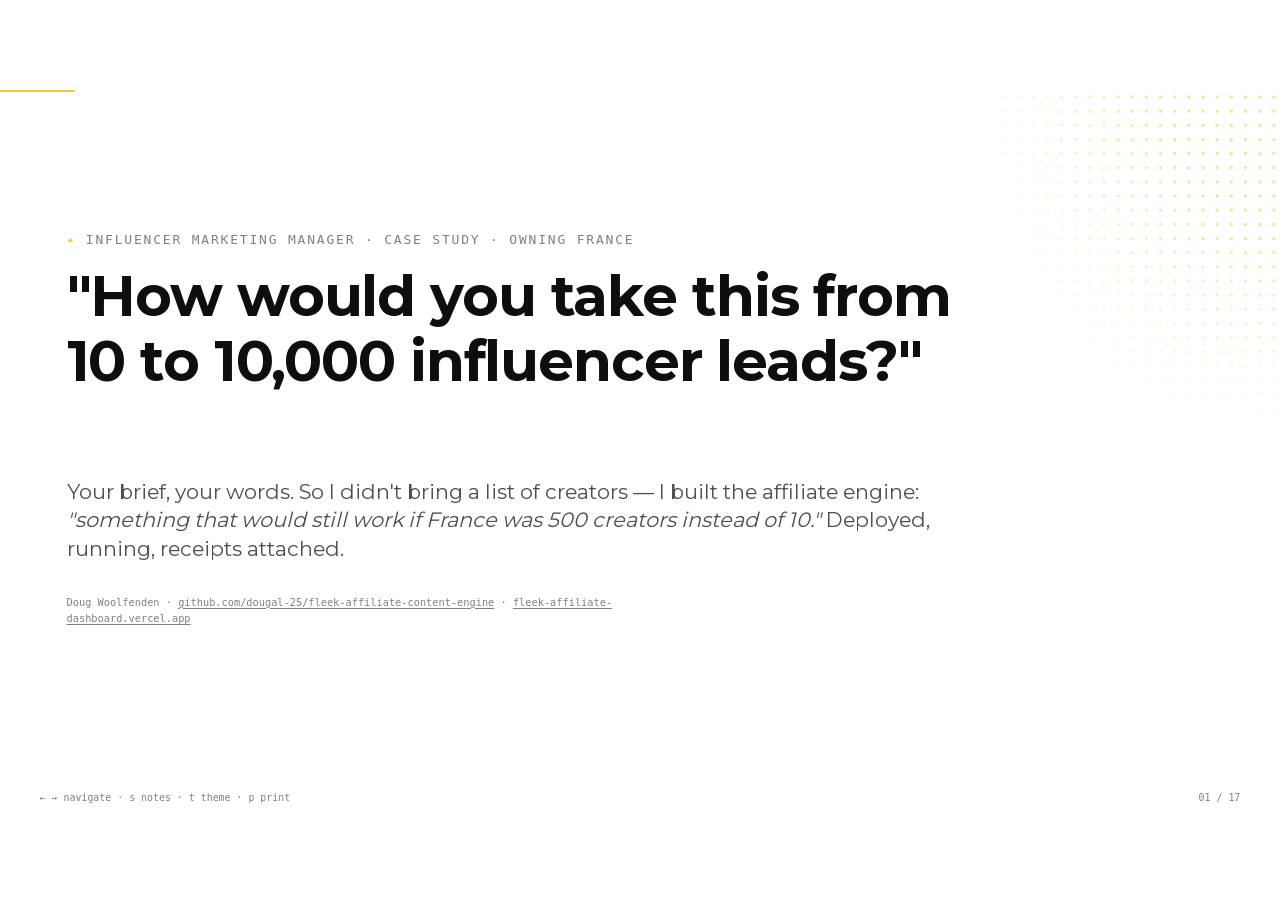
==== commit facf49ed: "deck: final slide — the build in numbers (17 slides) A closing "receipts of the build" slide, every " ====
--- a/deliverables/deck/index.html
+++ b/deliverables/deck/index.html
@@ -540,13 +540,49 @@
     with AI isn't trusting it; it's knowing the question that catches it.</p>
   <aside class="notes">Doug's plan, his words — lean on the suggestions. 30: understand what they have before
     chasing new; input proprietary data. 60: activate, best techniques, Discord. 90: trust the data enough to
-    make market bets (FR → pro sellers on IG), best creators teach the community, ready for Germany/Spain/LatAm.
-    Then stop — 40 minutes of questions is where it's decided.</aside>
+    make market bets (FR → pro sellers on IG), best creators teach the community, ready for Germany/Spain/LatAm.</aside>
+</section>
+
+<!-- 16 · THE RECEIPTS ─────────────────────────────────────────────────────── -->
+<section class="slide" id="receipts">
+  <p class="eyebrow"><span class="dot dot--live">●</span> the build, in numbers — what "AI-native" actually cost</p>
+  <h2>One person. Five days. This whole thing.</h2>
+  <div class="cols cols--wide">
+    <div>
+      <h3>The effort</h3>
+      <div class="figure-row" style="flex-wrap:wrap; gap:var(--space-6) var(--space-7); margin:var(--space-4) 0">
+        <div><span class="figure" style="font-size:var(--t-xl)">5</span><span class="label">days, 15 sessions</span></div>
+        <div><span class="figure" style="font-size:var(--t-xl)">176</span><span class="label">prompts from me</span></div>
+        <div><span class="figure" style="font-size:var(--t-xl)">16</span><span class="label">sub-agents spawned</span></div>
+        <div><span class="figure" style="font-size:var(--t-xl)">2,719</span><span class="label">tool calls run</span></div>
+        <div><span class="figure" style="font-size:var(--t-xl)">7.7M</span><span class="label">tokens written by the models</span></div>
+        <div><span class="figure" style="font-size:var(--t-xl)">&lt;£25</span><span class="label">API + scraping spend</span></div>
+      </div>
+    </div>
+    <div>
+      <h3>What it produced</h3>
+      <table>
+        <tr><td>Cited research wiki</td><td class="num">21 pages</td></tr>
+        <tr><td>Python engine</td><td class="num">4,600 lines</td></tr>
+        <tr><td>Scored FR creators</td><td class="num">169</td></tr>
+        <tr><td>Live dashboard + Brief Studio</td><td class="num">deployed</td></tr>
+        <tr><td>This deck + verbatim receipts</td><td class="num">16 + 21</td></tr>
+        <tr><td>Git commits, every decision</td><td class="num">78</td></tr>
+      </table>
+      <p class="lede">Less than a day of agency time. That's the leverage — not that AI did it, but how much
+        one person could direct.</p>
+    </div>
+  </div>
+  <aside class="notes">The final beat: quantify the leverage. Every number is real, pulled from the Claude Code
+    transcripts and git. Token spend is output (generation); the models also processed ~1.9B tokens of cached
+    context across the sessions. £25 is a lower bound — Apify sat at $6 of a $29 cap; the honest line is "the
+    whole thing cost less than a day of agency time." Don't oversell it — let the numbers sit. Then stop; the
+    40 minutes of questions is where the job is decided.</aside>
 </section>
 
 <div class="chrome">
   <span>← → navigate · s notes · t theme · p print</span>
-  <span class="counter">01 / 16</span>
+  <span class="counter">01 / 17</span>
 </div>
 </main>
 <script src="deck.js"></script>
